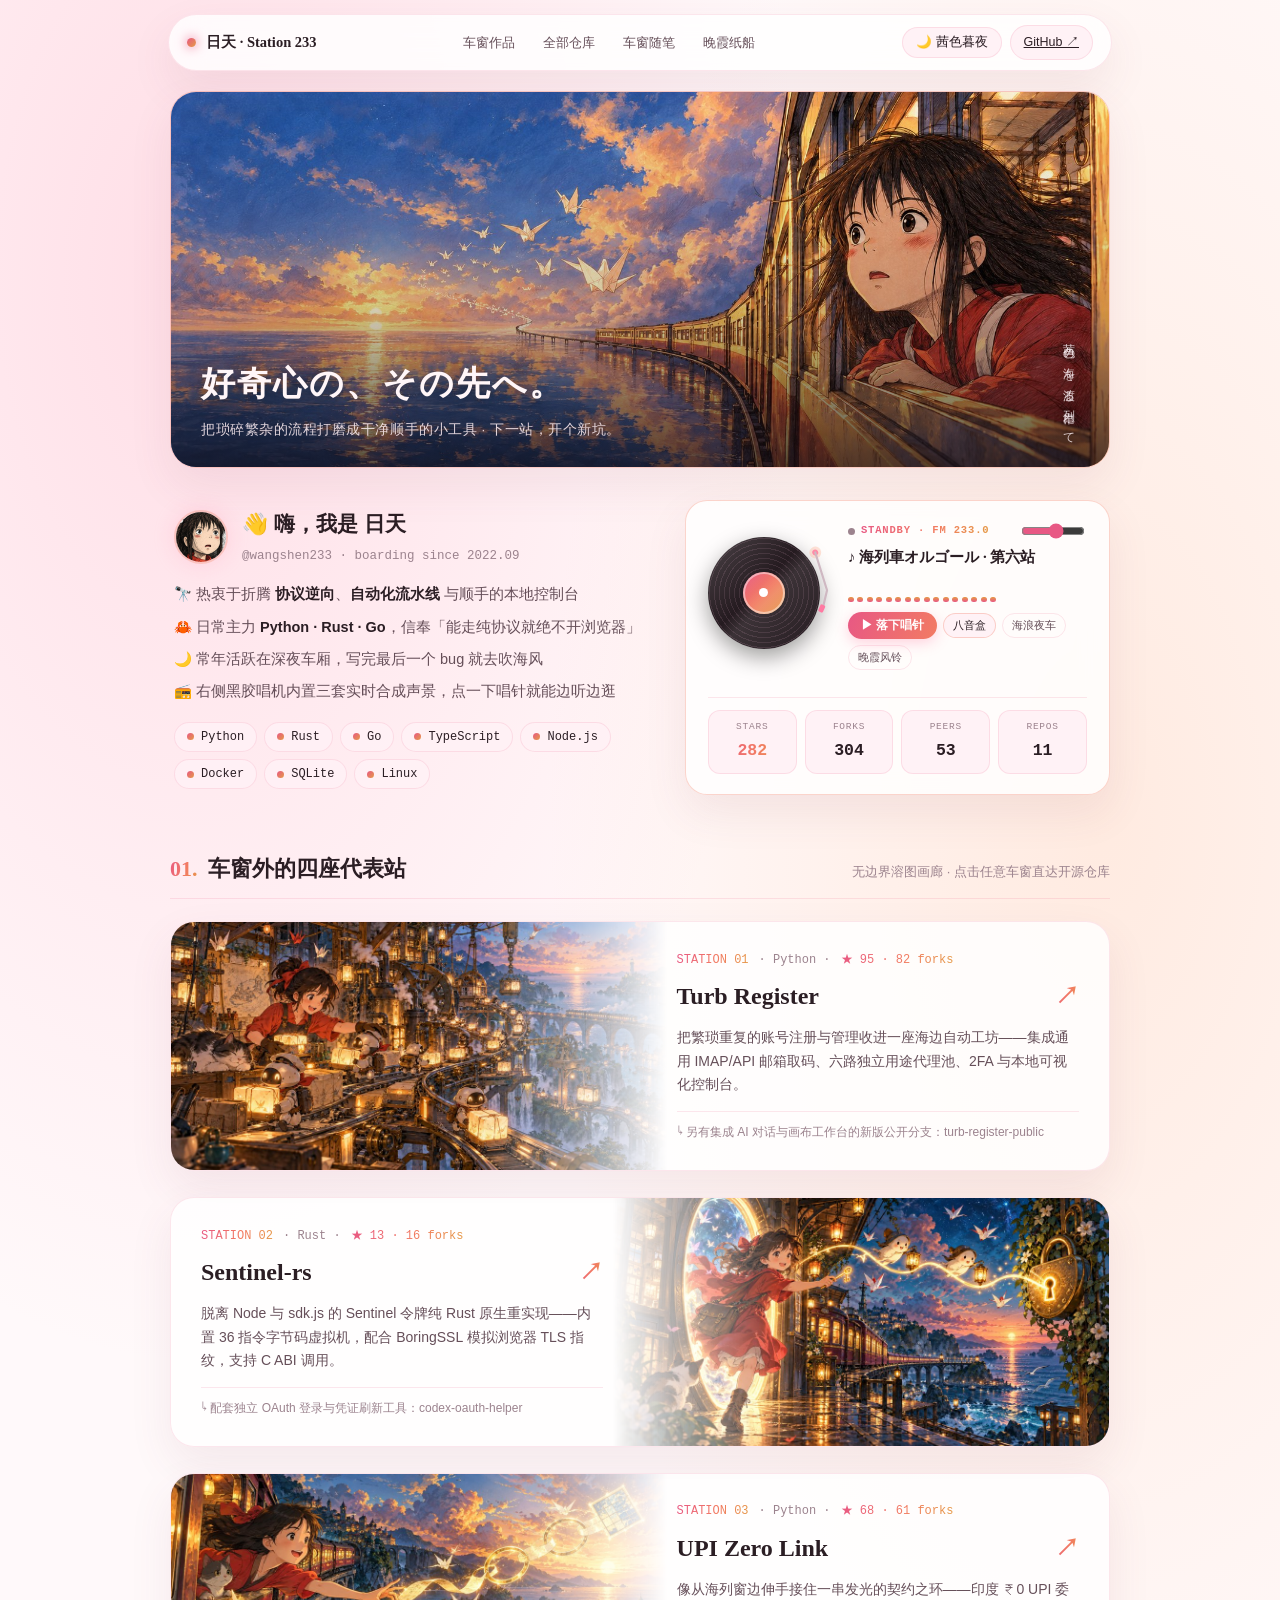
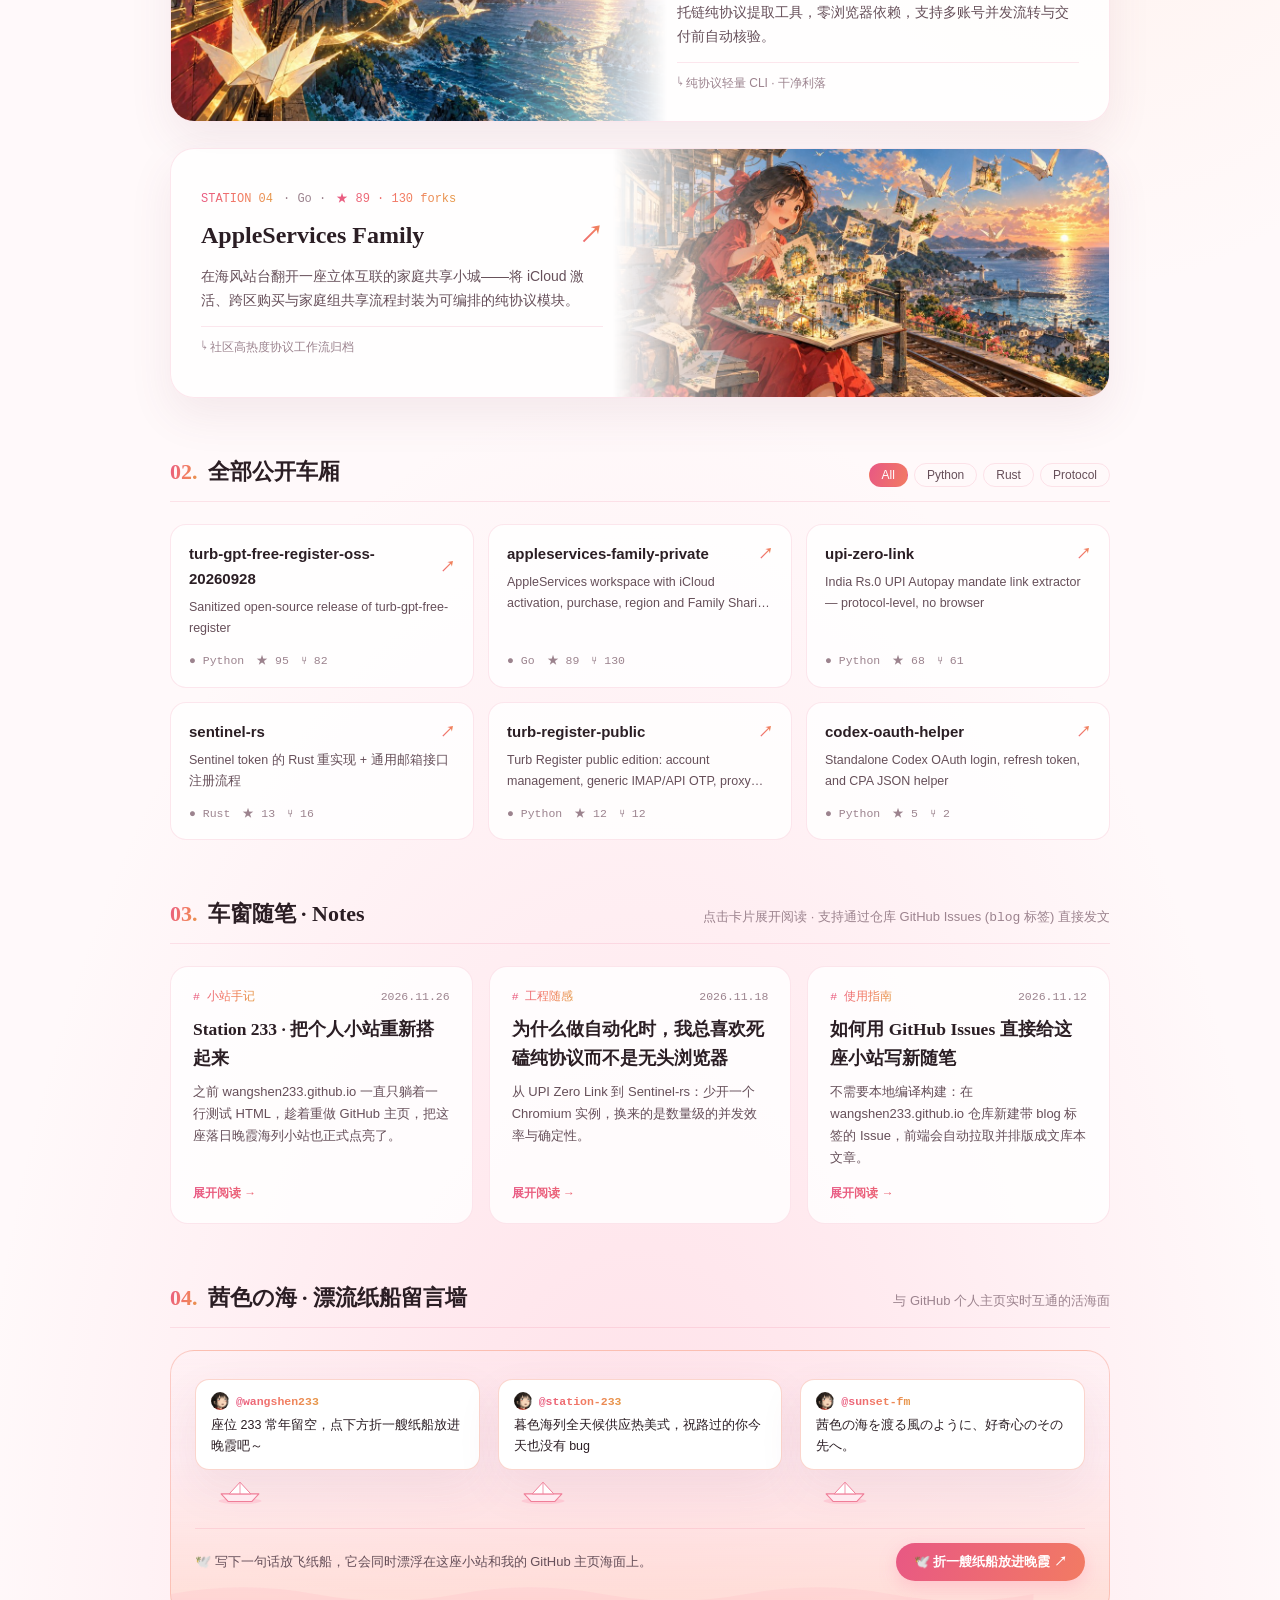
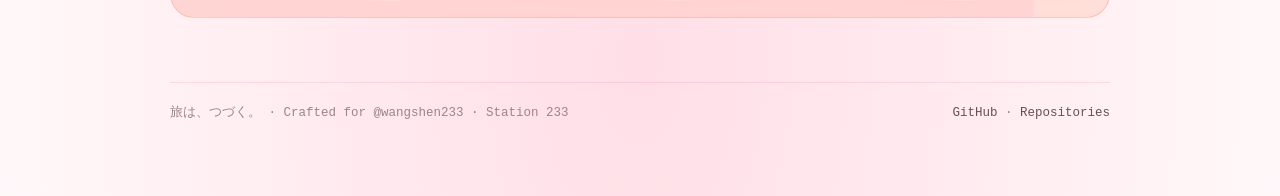
==== index.html @ 1d0fbf12 "feat: launch Station 233 interactive sunset sea-train personal site" ====
<!DOCTYPE html>
<html lang="zh-CN" data-theme="dark">
<head>
  <meta charset="utf-8" />
  <meta name="viewport" content="width=device-width, initial-scale=1" />
  <title>日天 · Station 233 — 茜色の海列車</title>
  <meta name="description" content="日天 (@wangshen233) 的个人海边小站 · 协议逆向、自动化工具、FM 233.0 黑胶电台与车窗随笔。" />
  <link rel="icon" type="image/svg+xml" href="./assets/favicon.svg" />
  <link rel="stylesheet" href="./style.css" />
</head>
<body>
  <canvas id="ambient-canvas" aria-hidden="true"></canvas>

  <!-- Floating Sunset Glass Navigation -->
  <header class="site-nav">
    <div class="nav-inner">
      <a href="#" class="brand">
        <span class="brand-dot"></span>
        <span class="serif-jp">日天 · Station 233</span>
      </a>
      <nav class="nav-links">
        <a href="#works">车窗作品</a>
        <a href="#repos">全部仓库</a>
        <a href="#notes">车窗随笔</a>
        <a href="#sea">晚霞纸船</a>
      </nav>
      <div class="nav-actions">
        <button id="theme-toggle" class="icon-btn" type="button">☀️ 樱雪浅色</button>
        <a class="icon-btn" href="https://github.com/wangshen233" target="_blank" rel="noopener">GitHub ↗</a>
      </div>
    </div>
  </header>

  <main class="container">
    <!-- Hero Panoramic Window -->
    <section id="hero-stage" class="hero-stage">
      <img src="./assets/cover.jpg" alt="千寻落日海上列车" />
      <div class="hero-overlay">
        <div class="hero-caption">
          <h1 class="serif-jp">好奇心の、その先へ。</h1>
          <p>把琐碎繁杂的流程打磨成干净顺手的小工具 · 下一站，开个新坑。</p>
        </div>
        <div class="hero-tategaki serif-jp">茜色の海を渡る列車にて</div>
      </div>
    </section>

    <!-- Bio + Playable FM 233.0 Vinyl Deck -->
    <section class="intro-grid">
      <div class="bio-card">
        <div>
          <div class="bio-header">
            <img class="bio-avatar" src="./assets/avatar.jpg" alt="日天" />
            <div>
              <h2>👋 嗨，我是 日天</h2>
              <span class="mono">@wangshen233 · boarding since 2022.09</span>
            </div>
          </div>
          <ul class="bio-list">
            <li>🔭 热衷于折腾 <strong>协议逆向</strong>、<strong>自动化流水线</strong> 与顺手的本地控制台</li>
            <li>🦀 日常主力 <strong>Python · Rust · Go</strong>，信奉「能走纯协议就绝不开浏览器」</li>
            <li>🌙 常年活跃在深夜车厢，写完最后一个 bug 就去吹海风</li>
            <li>📻 右侧黑胶唱机内置三套实时合成声景，点一下唱针就能边听边逛</li>
          </ul>
        </div>
        <div class="tech-pills mono">
          <span class="tech-pill"><i></i>Python</span>
          <span class="tech-pill"><i></i>Rust</span>
          <span class="tech-pill"><i></i>Go</span>
          <span class="tech-pill"><i></i>TypeScript</span>
          <span class="tech-pill"><i></i>Node.js</span>
          <span class="tech-pill"><i></i>Docker</span>
          <span class="tech-pill"><i></i>SQLite</span>
          <span class="tech-pill"><i></i>Linux</span>
        </div>
      </div>

      <!-- Real Playable Web Audio FM 233.0 Vinyl Deck -->
      <div class="radio-card">
        <div class="radio-top">
          <div id="turntable" class="turntable" title="点击落下或抬起唱针">
            <div id="vinyl-disc" class="vinyl-disc">
              <div class="vinyl-label">
                <div class="vinyl-hole"></div>
              </div>
            </div>
            <svg id="tonearm" class="tonearm" viewBox="0 0 40 84">
              <circle cx="28" cy="10" r="7" fill="rgba(255,156,118,0.28)"/>
              <circle cx="28" cy="10" r="3.5" fill="#ff8ba7"/>
              <path d="M28 10L21 56L7 73" fill="none" stroke="#cfb8c2" stroke-width="2.6" stroke-linecap="round" stroke-linejoin="round"/>
              <rect x="2" y="69" width="9" height="6" rx="1.5" transform="rotate(-40 7 73)" fill="#ff7aa2"/>
            </svg>
          </div>

          <div class="radio-info">
            <div class="radio-status-row">
              <span class="on-air-badge mono">
                <span id="on-air-dot" class="on-air-dot"></span>
                <span id="radio-freq" class="sunset-text">STANDBY · FM 233.0</span>
              </span>
              <input id="radio-vol" class="vol-slider" type="range" min="0" max="1" step="0.02" value="0.55" title="音量" />
            </div>
            <div id="radio-track-title" class="track-title serif-jp">♪ 海列車オルゴール · 第六站</div>
            <div id="eq-bars" class="eq-row"></div>
            <div class="radio-controls">
              <button id="radio-play-btn" class="play-btn" type="button">▶ 落下唱针</button>
              <button class="station-btn active" type="button">八音盒</button>
              <button class="station-btn" type="button">海浪夜车</button>
              <button class="station-btn" type="button">晚霞风铃</button>
            </div>
          </div>
        </div>

        <div class="telemetry-grid mono">
          <div class="telemetry-cell">
            <small>STARS</small>
            <strong id="stat-stars" class="sunset-text">282</strong>
          </div>
          <div class="telemetry-cell">
            <small>FORKS</small>
            <strong id="stat-forks">304</strong>
          </div>
          <div class="telemetry-cell">
            <small>PEERS</small>
            <strong id="stat-followers">53</strong>
          </div>
          <div class="telemetry-cell">
            <small>REPOS</small>
            <strong id="stat-repos">11</strong>
          </div>
        </div>
      </div>
    </section>

    <!-- Seamless Mask-Feathered Storyboard Works -->
    <div id="works" class="section-head">
      <h2 class="serif-jp"><span class="sunset-text">01.</span> 车窗外的四座代表站</h2>
      <p>无边界溶图画廊 · 点击任意车窗直达开源仓库</p>
    </div>

    <section class="cinema-list">
      <a class="cinema-strip" href="https://github.com/wangshen233/turb-gpt-free-register-oss-20260928" target="_blank" rel="noopener">
        <div class="cinema-art">
          <img src="./assets/turb.jpg" alt="Turb Register" loading="lazy" />
        </div>
        <div class="cinema-body">
          <div class="cinema-meta mono">
            <span class="sunset-text">STATION 01</span>
            <span>· Python ·</span>
            <span class="sunset-text" data-repo-metric="turb-gpt-free-register-oss-20260928">★ 95 · 82 forks</span>
          </div>
          <h3 class="serif-jp"><span>Turb Register</span><span class="sunset-text">↗</span></h3>
          <p>把繁琐重复的账号注册与管理收进一座海边自动工坊——集成通用 IMAP/API 邮箱取码、六路独立用途代理池、2FA 与本地可视化控制台。</p>
          <div class="cinema-note">↳ 另有集成 AI 对话与画布工作台的新版公开分支：turb-register-public</div>
        </div>
      </a>

      <a class="cinema-strip reverse" href="https://github.com/wangshen233/sentinel-rs" target="_blank" rel="noopener">
        <div class="cinema-art">
          <img src="./assets/sentinel.jpg" alt="Sentinel-rs" loading="lazy" />
        </div>
        <div class="cinema-body">
          <div class="cinema-meta mono">
            <span class="sunset-text">STATION 02</span>
            <span>· Rust ·</span>
            <span class="sunset-text" data-repo-metric="sentinel-rs">★ 13 · 16 forks</span>
          </div>
          <h3 class="serif-jp"><span>Sentinel-rs</span><span class="sunset-text">↗</span></h3>
          <p>脱离 Node 与 sdk.js 的 Sentinel 令牌纯 Rust 原生重实现——内置 36 指令字节码虚拟机，配合 BoringSSL 模拟浏览器 TLS 指纹，支持 C ABI 调用。</p>
          <div class="cinema-note">↳ 配套独立 OAuth 登录与凭证刷新工具：codex-oauth-helper</div>
        </div>
      </a>

      <a class="cinema-strip" href="https://github.com/wangshen233/upi-zero-link" target="_blank" rel="noopener">
        <div class="cinema-art">
          <img src="./assets/upi.jpg" alt="UPI Zero Link" loading="lazy" />
        </div>
        <div class="cinema-body">
          <div class="cinema-meta mono">
            <span class="sunset-text">STATION 03</span>
            <span>· Python ·</span>
            <span class="sunset-text" data-repo-metric="upi-zero-link">★ 68 · 61 forks</span>
          </div>
          <h3 class="serif-jp"><span>UPI Zero Link</span><span class="sunset-text">↗</span></h3>
          <p>像从海列窗边伸手接住一串发光的契约之环——印度 ₹0 UPI 委托链纯协议提取工具，零浏览器依赖，支持多账号并发流转与交付前自动核验。</p>
          <div class="cinema-note">↳ 纯协议轻量 CLI · 干净利落</div>
        </div>
      </a>

      <a class="cinema-strip reverse" href="https://github.com/wangshen233/appleservices-family-private" target="_blank" rel="noopener">
        <div class="cinema-art">
          <img src="./assets/apple.jpg" alt="AppleServices Family" loading="lazy" />
        </div>
        <div class="cinema-body">
          <div class="cinema-meta mono">
            <span class="sunset-text">STATION 04</span>
            <span>· Go ·</span>
            <span class="sunset-text" data-repo-metric="appleservices-family-private">★ 89 · 130 forks</span>
          </div>
          <h3 class="serif-jp"><span>AppleServices Family</span><span class="sunset-text">↗</span></h3>
          <p>在海风站台翻开一座立体互联的家庭共享小城——将 iCloud 激活、跨区购买与家庭组共享流程封装为可编排的纯协议模块。</p>
          <div class="cinema-note">↳ 社区高热度协议工作流归档</div>
        </div>
      </a>
    </section>

    <!-- Live Filterable All Repositories -->
    <div id="repos" class="section-head">
      <h2 class="serif-jp"><span class="sunset-text">02.</span> 全部公开车厢</h2>
      <div class="filter-bar mono">
        <button class="filter-chip active" data-lang="All" type="button">All</button>
        <button class="filter-chip" data-lang="Python" type="button">Python</button>
        <button class="filter-chip" data-lang="Rust" type="button">Rust</button>
        <button class="filter-chip" data-lang="Protocol" type="button">Protocol</button>
      </div>
    </div>
    <section id="repo-grid" class="repo-grid"></section>

    <!-- Bunkobon Notes / Essays -->
    <div id="notes" class="section-head">
      <h2 class="serif-jp"><span class="sunset-text">03.</span> 车窗随笔 · Notes</h2>
      <p>点击卡片展开阅读 · 支持通过仓库 GitHub Issues (<code>blog</code> 标签) 直接发文</p>
    </div>
    <section id="notes-grid" class="notes-grid"></section>

    <!-- Shared Interactive Paper-Boat Sea -->
    <div id="sea" class="section-head">
      <h2 class="serif-jp"><span class="sunset-text">04.</span> 茜色の海 · 漂流纸船留言墙</h2>
      <p>与 GitHub 个人主页实时互通的活海面</p>
    </div>

    <section class="sea-stage">
      <div id="boats-row" class="boats-row"></div>
      <svg class="sea-waves" viewBox="0 0 900 48" preserveAspectRatio="none">
        <path d="M0 24Q75 10 150 24T300 24T450 24T600 24T750 24T900 24V48H0Z" fill="rgba(255,130,164,0.22)"/>
      </svg>
      <div class="sea-cta">
        <span style="font-size:13px;color:var(--sub);">🕊️ 写下一句话放飞纸船，它会同时漂浮在这座小站和我的 GitHub 主页海面上。</span>
        <a class="cta-btn" href="https://github.com/wangshen233/wangshen233/issues/new?title=%F0%9F%95%8A%EF%B8%8F+%E6%94%BE%E9%A3%9E%E7%BA%B8%E9%B9%A4&amp;body=%E5%86%99%E4%B8%8B%E4%B8%80%E5%8F%A5%E6%83%B3%E7%95%99%E5%9C%A8%E6%B5%B7%E9%9D%A2%E4%B8%8A%E7%9A%84%E8%AF%9D%EF%BC%8826%E5%AD%97%E4%BB%A5%E5%86%85%EF%BC%89%EF%BC%9A%0A%0A%E4%B9%98%E7%9D%80%E6%99%9A%E9%9C%9E%E8%B7%AF%E8%BF%87%E6%AD%A4%E5%9C%B0%EF%BC%8C%E7%A5%9D%E4%BB%8A%E5%A4%A9%E4%B9%9F%E6%B2%A1%E6%9C%89+bug%EF%BC%81" target="_blank" rel="noopener">
          🕊️ 折一艘纸船放进晚霞 ↗
        </a>
      </div>
    </section>

    <footer class="site-footer mono">
      <span>旅は、つづく。 · Crafted for @wangshen233 · Station 233</span>
      <span>
        <a href="https://github.com/wangshen233" target="_blank" rel="noopener">GitHub</a> ·
        <a href="https://github.com/wangshen233?tab=repositories" target="_blank" rel="noopener">Repositories</a>
      </span>
    </footer>
  </main>

  <!-- Bunkobon Essay Reader Modal -->
  <div id="note-modal" class="modal-backdrop" role="dialog" aria-modal="true">
    <div class="modal-sheet">
      <button id="modal-close" class="modal-close" type="button">关闭 ✕</button>
      <div id="modal-body" class="modal-body"></div>
    </div>
  </div>

  <script src="./audio.js"></script>
  <script src="./app.js"></script>
</body>
</html>
---- style.css ----
/* ==========================================================================
   Station 233 · 茜色の海列車 (wangshen233.github.io)
   Strictly ZERO Dark Blue — Velvet Espresso-Rose (Dark) & Sakura Snow (Light)
   ========================================================================== */

:root,
[data-theme="dark"] {
  --bg-base: #141013;
  --bg-elev: #1d151a;
  --bg-card: rgba(33, 23, 29, 0.72);
  --bg-card-solid: #21171d;
  --bg-pill: rgba(44, 29, 37, 0.78);
  --bg-modal: #1b1318;
  --border-subtle: rgba(255, 166, 188, 0.14);
  --border-strong: rgba(255, 168, 152, 0.28);
  --ink: #fcf3f6;
  --sub: #cfb8c2;
  --muted: #937b86;
  --grad-1: #ff7aa2;
  --grad-2: #ff9c76;
  --grad-3: #ffc978;
  --aura-1: rgba(255, 107, 149, 0.14);
  --aura-2: rgba(255, 162, 107, 0.12);
  --shadow-soft: 0 20px 50px rgba(8, 4, 6, 0.55);
  --vinyl-body: #110d0f;
  --vinyl-groove: #2b2025;
  --sea-1: rgba(38, 24, 32, 0.35);
  --sea-2: rgba(54, 29, 38, 0.85);
}

[data-theme="light"] {
  --bg-base: #fff9fa;
  --bg-elev: #fff3ef;
  --bg-card: rgba(255, 255, 255, 0.82);
  --bg-card-solid: #ffffff;
  --bg-pill: rgba(255, 241, 245, 0.9);
  --bg-modal: #fffafb;
  --border-subtle: rgba(232, 93, 136, 0.15);
  --border-strong: rgba(242, 125, 101, 0.32);
  --ink: #2b1e24;
  --sub: #664f59;
  --muted: #9c838e;
  --grad-1: #e85884;
  --grad-2: #f27b63;
  --grad-3: #e59a46;
  --aura-1: rgba(255, 166, 190, 0.32);
  --aura-2: rgba(255, 204, 170, 0.32);
  --shadow-soft: 0 18px 44px rgba(130, 68, 86, 0.09);
  --vinyl-body: #251b20;
  --vinyl-groove: #3d2d35;
  --sea-1: rgba(255, 232, 238, 0.55);
  --sea-2: rgba(255, 219, 210, 0.88);
}

*,
*::before,
*::after {
  box-sizing: border-box;
}

html {
  scroll-behavior: smooth;
}

body {
  margin: 0;
  min-height: 100vh;
  background-color: var(--bg-base);
  background-image:
    radial-gradient(ellipse 68% 46% at 15% 8%, var(--aura-1), transparent 70%),
    radial-gradient(ellipse 60% 44% at 86% 24%, var(--aura-2), transparent 72%),
    radial-gradient(ellipse 70% 50% at 50% 96%, var(--aura-1), transparent 75%);
  color: var(--ink);
  font-family: -apple-system, BlinkMacSystemFont, "Segoe UI", "PingFang SC", "Hiragino Sans", "Microsoft YaHei", sans-serif;
  line-height: 1.68;
  overflow-x: hidden;
  transition: background-color 0.35s ease, color 0.35s ease;
}

#ambient-canvas {
  position: fixed;
  inset: 0;
  width: 100%;
  height: 100%;
  pointer-events: none;
  z-index: 1;
}

.sunset-text {
  background: linear-gradient(105deg, var(--grad-1), var(--grad-2) 55%, var(--grad-3));
  -webkit-background-clip: text;
  background-clip: text;
  color: transparent;
}

.serif-jp {
  font-family: "Yu Mincho", "Hiragino Mincho ProN", "Noto Serif JP", "Noto Serif SC", "Songti SC", Georgia, serif;
}

.mono {
  font-family: ui-monospace, "SFMono-Regular", Menlo, Consolas, monospace;
}

/* Top Floating Glass Nav */
.site-nav {
  position: sticky;
  top: 14px;
  z-index: 40;
  max-width: 980px;
  margin: 14px auto 0;
  padding: 0 18px;
}

.nav-inner {
  display: flex;
  align-items: center;
  justify-content: space-between;
  gap: 12px;
  padding: 10px 18px;
  border-radius: 999px;
  background: var(--bg-card);
  backdrop-filter: blur(16px);
  -webkit-backdrop-filter: blur(16px);
  border: 1px solid var(--border-subtle);
  box-shadow: var(--shadow-soft);
}

.brand {
  display: flex;
  align-items: center;
  gap: 10px;
  text-decoration: none;
  color: var(--ink);
  font-weight: 600;
  font-size: 14.5px;
}

.brand-dot {
  width: 9px;
  height: 9px;
  border-radius: 50%;
  background: linear-gradient(135deg, var(--grad-1), var(--grad-3));
  box-shadow: 0 0 12px var(--grad-1);
}

.nav-links {
  display: flex;
  align-items: center;
  gap: 6px;
  flex-wrap: wrap;
}

.nav-links a {
  color: var(--sub);
  text-decoration: none;
  font-size: 13px;
  padding: 5px 11px;
  border-radius: 999px;
  transition: color 0.2s, background 0.2s;
}

.nav-links a:hover {
  color: var(--ink);
  background: var(--bg-pill);
}

.nav-actions {
  display: flex;
  align-items: center;
  gap: 8px;
}

.icon-btn {
  display: inline-flex;
  align-items: center;
  gap: 6px;
  padding: 6px 13px;
  border-radius: 999px;
  border: 1px solid var(--border-subtle);
  background: var(--bg-pill);
  color: var(--ink);
  font-size: 12.5px;
  cursor: pointer;
  transition: transform 0.18s ease, border-color 0.2s ease;
}

.icon-btn:hover {
  transform: translateY(-1px);
  border-color: var(--border-strong);
}

/* Main Container */
.container {
  position: relative;
  z-index: 2;
  max-width: 980px;
  margin: 0 auto;
  padding: 20px 20px 72px;
}

/* Hero Cover Frame */
.hero-stage {
  position: relative;
  border-radius: 26px;
  overflow: hidden;
  border: 1px solid var(--border-strong);
  box-shadow: var(--shadow-soft);
  transform-style: preserve-3d;
  will-change: transform;
}

.hero-stage img {
  display: block;
  width: 100%;
  height: auto;
  aspect-ratio: 1600 / 640;
  object-fit: cover;
  transform: scale(1.02);
  transition: transform 0.35s ease-out;
}

.hero-overlay {
  position: absolute;
  inset: 0;
  background: linear-gradient(
    to top,
    rgba(20, 12, 16, 0.72) 0%,
    rgba(20, 12, 16, 0.18) 42%,
    transparent 100%
  );
  display: flex;
  align-items: flex-end;
  justify-content: space-between;
  padding: 26px 30px;
  gap: 16px;
}

.hero-caption h1 {
  margin: 0;
  font-size: clamp(22px, 3.3vw, 34px);
  color: #fff6f8;
  font-weight: 600;
  letter-spacing: 0.06em;
  text-shadow: 0 2px 18px rgba(0, 0, 0, 0.48);
}

.hero-caption p {
  margin: 6px 0 0;
  color: rgba(255, 240, 244, 0.86);
  font-size: 13.5px;
  letter-spacing: 0.04em;
}

.hero-tategaki {
  writing-mode: vertical-rl;
  color: rgba(255, 243, 246, 0.82);
  font-size: 12px;
  letter-spacing: 0.28em;
  max-height: 150px;
  text-shadow: 0 2px 10px rgba(0, 0, 0, 0.5);
}

/* Upper Intro + Playable FM 233 Vinyl Deck */
.intro-grid {
  display: grid;
  grid-template-columns: 1.15fr 1fr;
  gap: 26px;
  margin-top: 32px;
  align-items: stretch;
}

.bio-card {
  padding: 6px 4px;
  display: flex;
  flex-direction: column;
  justify-content: space-between;
}

.bio-header {
  display: flex;
  align-items: center;
  gap: 14px;
  margin-bottom: 14px;
}

.bio-avatar {
  width: 54px;
  height: 54px;
  border-radius: 50%;
  object-fit: cover;
  border: 2px solid var(--border-strong);
  box-shadow: 0 0 20px var(--aura-1);
}

.bio-header h2 {
  margin: 0;
  font-size: 21px;
}

.bio-header span {
  font-size: 12.5px;
  color: var(--muted);
}

.bio-list {
  list-style: none;
  padding: 0;
  margin: 0 0 18px;
  display: grid;
  gap: 8px;
  font-size: 14.5px;
  color: var(--sub);
}

.bio-list strong {
  color: var(--ink);
}

.tech-pills {
  display: flex;
  flex-wrap: wrap;
  gap: 7px;
}

.tech-pill {
  display: inline-flex;
  align-items: center;
  gap: 7px;
  padding: 4px 12px;
  border-radius: 999px;
  background: var(--bg-pill);
  border: 1px solid var(--border-subtle);
  font-size: 12px;
  color: var(--ink);
}

.tech-pill i {
  width: 7px;
  height: 7px;
  border-radius: 50%;
  background: linear-gradient(135deg, var(--grad-1), var(--grad-3));
}

/* Playable FM 233 Vinyl Radio */
.radio-card {
  position: relative;
  border-radius: 22px;
  padding: 20px 22px;
  background: var(--bg-card);
  backdrop-filter: blur(14px);
  border: 1px solid var(--border-strong);
  box-shadow: var(--shadow-soft);
  display: flex;
  flex-direction: column;
  justify-content: space-between;
  gap: 16px;
}

.radio-top {
  display: grid;
  grid-template-columns: 122px 1fr;
  gap: 18px;
  align-items: center;
}

.turntable {
  position: relative;
  width: 118px;
  height: 118px;
  cursor: pointer;
  user-select: none;
}

.vinyl-disc {
  width: 112px;
  height: 112px;
  border-radius: 50%;
  background:
    repeating-radial-gradient(circle at center, var(--vinyl-body) 0 4px, var(--vinyl-groove) 4px 5px);
  box-shadow: 0 8px 22px rgba(0, 0, 0, 0.38);
  display: flex;
  align-items: center;
  justify-content: center;
  position: relative;
  animation: spin 8.5s linear infinite;
  animation-play-state: paused;
}

.vinyl-disc.playing {
  animation-play-state: running;
}

.vinyl-disc::after {
  content: "";
  position: absolute;
  inset: 0;
  border-radius: 50%;
  background: linear-gradient(135deg, rgba(255, 255, 255, 0.18), transparent 45%, rgba(255, 255, 255, 0.1) 55%, transparent);
  pointer-events: none;
}

.vinyl-label {
  width: 42px;
  height: 42px;
  border-radius: 50%;
  background: linear-gradient(135deg, var(--grad-1), var(--grad-2), var(--grad-3));
  display: flex;
  align-items: center;
  justify-content: center;
  position: relative;
  box-shadow: inset 0 0 0 2px rgba(255, 255, 255, 0.45);
}

.vinyl-hole {
  width: 9px;
  height: 9px;
  border-radius: 50%;
  background: var(--bg-card-solid);
}

.tonearm {
  position: absolute;
  top: 4px;
  right: 2px;
  width: 34px;
  height: 76px;
  transform-origin: 26px 8px;
  transform: rotate(-26deg);
  transition: transform 0.45s cubic-bezier(0.34, 1.56, 0.64, 1);
  pointer-events: none;
}

.tonearm.playing {
  transform: rotate(6deg);
}

@keyframes spin {
  to {
    transform: rotate(360deg);
  }
}

.radio-info {
  min-width: 0;
}

.radio-status-row {
  display: flex;
  align-items: center;
  justify-content: space-between;
  gap: 8px;
  margin-bottom: 4px;
}

.on-air-badge {
  display: inline-flex;
  align-items: center;
  gap: 6px;
  font-size: 10.5px;
  font-weight: 700;
  letter-spacing: 0.08em;
}

.on-air-dot {
  width: 7px;
  height: 7px;
  border-radius: 50%;
  background: var(--muted);
  transition: background 0.25s, box-shadow 0.25s;
}

.on-air-dot.live {
  background: var(--grad-1);
  box-shadow: 0 0 10px var(--grad-1);
}

.track-title {
  font-size: 15px;
  font-weight: 600;
  margin: 2px 0 8px;
  white-space: nowrap;
  overflow: hidden;
  text-overflow: ellipsis;
}

.eq-row {
  display: flex;
  align-items: flex-end;
  gap: 3.5px;
  height: 24px;
  margin-bottom: 10px;
}

.eq-bar {
  flex: 1;
  max-width: 6px;
  height: 5px;
  border-radius: 3px;
  background: linear-gradient(to top, var(--grad-1), var(--grad-3));
  transition: height 0.08s ease;
}

.radio-controls {
  display: flex;
  align-items: center;
  gap: 6px;
  flex-wrap: wrap;
}

.play-btn {
  padding: 5px 13px;
  border-radius: 999px;
  border: none;
  background: linear-gradient(110deg, var(--grad-1), var(--grad-2));
  color: #fff;
  font-size: 12px;
  font-weight: 600;
  cursor: pointer;
  box-shadow: 0 4px 14px rgba(255, 117, 159, 0.32);
  transition: transform 0.16s ease, opacity 0.2s;
}

.play-btn:hover {
  transform: scale(1.03);
}

.station-btn {
  padding: 4px 9px;
  border-radius: 999px;
  border: 1px solid var(--border-subtle);
  background: transparent;
  color: var(--sub);
  font-size: 11px;
  cursor: pointer;
}

.station-btn.active {
  border-color: var(--border-strong);
  color: var(--ink);
  background: var(--bg-pill);
}

.vol-slider {
  width: 64px;
  accent-color: var(--grad-1);
  cursor: pointer;
}

.telemetry-grid {
  display: grid;
  grid-template-columns: repeat(4, 1fr);
  gap: 8px;
  padding-top: 12px;
  border-top: 1px solid var(--border-subtle);
}

.telemetry-cell {
  background: var(--bg-pill);
  border: 1px solid var(--border-subtle);
  border-radius: 12px;
  padding: 8px 6px;
  text-align: center;
}

.telemetry-cell small {
  display: block;
  font-size: 9.5px;
  color: var(--muted);
  letter-spacing: 0.08em;
}

.telemetry-cell strong {
  display: block;
  font-size: 16.5px;
  margin-top: 2px;
}

/* Section Headers */
.section-head {
  display: flex;
  align-items: baseline;
  justify-content: space-between;
  gap: 14px;
  margin: 56px 0 22px;
  padding-bottom: 10px;
  border-bottom: 1px solid var(--border-subtle);
  flex-wrap: wrap;
}

.section-head h2 {
  margin: 0;
  font-size: 22px;
  display: flex;
  align-items: center;
  gap: 10px;
}

.section-head p {
  margin: 0;
  font-size: 13px;
  color: var(--muted);
}

/* Seamless Mask-Feathered Cinema Strips */
.cinema-list {
  display: flex;
  flex-direction: column;
  gap: 26px;
}

.cinema-strip {
  position: relative;
  display: grid;
  grid-template-columns: 1.12fr 1fr;
  align-items: center;
  border-radius: 24px;
  overflow: hidden;
  background: var(--bg-card);
  border: 1px solid var(--border-subtle);
  box-shadow: var(--shadow-soft);
  text-decoration: none;
  color: inherit;
  transition: transform 0.28s ease, border-color 0.28s ease;
}

.cinema-strip:hover {
  transform: translateY(-3px);
  border-color: var(--border-strong);
}

.cinema-strip.reverse {
  grid-template-columns: 1fr 1.12fr;
}

.cinema-art {
  position: relative;
  height: 100%;
  min-height: 238px;
  overflow: hidden;
  -webkit-mask-image: linear-gradient(to right, #000 62%, rgba(0, 0, 0, 0.45) 84%, transparent 100%);
  mask-image: linear-gradient(to right, #000 62%, rgba(0, 0, 0, 0.45) 84%, transparent 100%);
}

.cinema-strip.reverse .cinema-art {
  order: 2;
  -webkit-mask-image: linear-gradient(to left, #000 62%, rgba(0, 0, 0, 0.45) 84%, transparent 100%);
  mask-image: linear-gradient(to left, #000 62%, rgba(0, 0, 0, 0.45) 84%, transparent 100%);
}

.cinema-art img {
  width: 100%;
  height: 100%;
  object-fit: cover;
  display: block;
  transition: transform 0.55s ease;
}

.cinema-strip:hover .cinema-art img {
  transform: scale(1.05);
}

.cinema-body {
  padding: 24px 30px 24px 10px;
  position: relative;
}

.cinema-strip.reverse .cinema-body {
  order: 1;
  padding: 24px 10px 24px 30px;
}

.cinema-meta {
  display: flex;
  align-items: center;
  gap: 10px;
  font-size: 12px;
  color: var(--muted);
  margin-bottom: 6px;
}

.cinema-body h3 {
  margin: 0 0 10px;
  font-size: 24px;
  display: flex;
  align-items: center;
  justify-content: space-between;
}

.cinema-body p {
  margin: 0 0 14px;
  font-size: 14px;
  color: var(--sub);
}

.cinema-note {
  padding-top: 10px;
  border-top: 1px solid var(--border-subtle);
  font-size: 12px;
  color: var(--muted);
}

/* All Repositories Explorer */
.filter-bar {
  display: flex;
  gap: 6px;
  flex-wrap: wrap;
}

.filter-chip {
  padding: 4px 12px;
  border-radius: 999px;
  border: 1px solid var(--border-subtle);
  background: transparent;
  color: var(--sub);
  font-size: 12px;
  cursor: pointer;
}

.filter-chip.active {
  background: linear-gradient(110deg, var(--grad-1), var(--grad-2));
  border-color: transparent;
  color: #fff;
}

.repo-grid {
  display: grid;
  grid-template-columns: repeat(auto-fill, minmax(280px, 1fr));
  gap: 14px;
}

.repo-mini {
  display: flex;
  flex-direction: column;
  justify-content: space-between;
  padding: 16px 18px;
  border-radius: 16px;
  background: var(--bg-card);
  border: 1px solid var(--border-subtle);
  text-decoration: none;
  color: inherit;
  transition: transform 0.2s, border-color 0.2s;
}

.repo-mini:hover {
  transform: translateY(-2px);
  border-color: var(--border-strong);
}

.repo-mini h4 {
  margin: 0 0 6px;
  font-size: 15px;
  display: flex;
  align-items: center;
  justify-content: space-between;
}

.repo-mini p {
  margin: 0 0 12px;
  font-size: 12.5px;
  color: var(--sub);
  display: -webkit-box;
  -webkit-line-clamp: 2;
  -webkit-box-orient: vertical;
  overflow: hidden;
}

.repo-mini-foot {
  display: flex;
  align-items: center;
  gap: 12px;
  font-size: 11.5px;
  color: var(--muted);
}

/* Notes / Bunkobon Essays */
.notes-grid {
  display: grid;
  grid-template-columns: repeat(auto-fit, minmax(280px, 1fr));
  gap: 16px;
}

.note-card {
  padding: 20px 22px;
  border-radius: 18px;
  background: var(--bg-card);
  border: 1px solid var(--border-subtle);
  cursor: pointer;
  transition: transform 0.22s, border-color 0.22s;
  display: flex;
  flex-direction: column;
  justify-content: space-between;
}

.note-card:hover {
  transform: translateY(-3px);
  border-color: var(--border-strong);
}

.note-tag-row {
  display: flex;
  justify-content: space-between;
  font-size: 11.5px;
  color: var(--muted);
  margin-bottom: 8px;
}

.note-card h3 {
  margin: 0 0 8px;
  font-size: 17.5px;
}

.note-card p {
  margin: 0 0 14px;
  font-size: 13px;
  color: var(--sub);
}

.note-read-more {
  font-size: 12px;
  font-weight: 600;
}

/* Interactive Sunset Sea & Visitor Paper Boats */
.sea-stage {
  position: relative;
  border-radius: 24px;
  padding: 28px 24px 36px;
  background: linear-gradient(180deg, transparent 0%, var(--sea-1) 42%, var(--sea-2) 100%);
  border: 1px solid var(--border-strong);
  overflow: hidden;
}

.boats-row {
  display: grid;
  grid-template-columns: repeat(auto-fit, minmax(230px, 1fr));
  gap: 18px;
  position: relative;
  z-index: 2;
}

.boat-item {
  display: flex;
  flex-direction: column;
  align-items: flex-start;
  animation: bob 5.4s ease-in-out infinite;
}

.boat-item:nth-child(2) {
  animation-delay: -1.8s;
}

.boat-item:nth-child(3) {
  animation-delay: -3.4s;
}

@keyframes bob {
  0%, 100% { transform: translateY(0); }
  50% { transform: translateY(-6px); }
}

.boat-bubble {
  width: 100%;
  padding: 12px 15px;
  border-radius: 14px;
  background: var(--bg-card-solid);
  border: 1px solid var(--border-strong);
  box-shadow: var(--shadow-soft);
  margin-bottom: 10px;
}

.boat-user {
  display: flex;
  align-items: center;
  gap: 7px;
  font-size: 11.5px;
  font-weight: 600;
  margin-bottom: 4px;
}

.boat-user img {
  width: 18px;
  height: 18px;
  border-radius: 50%;
}

.boat-bubble p {
  margin: 0;
  font-size: 12.5px;
  color: var(--ink);
}

.origami-boat-svg {
  width: 54px;
  height: 26px;
  margin-left: 18px;
}

.sea-waves {
  position: absolute;
  left: 0;
  right: 0;
  bottom: 0;
  height: 46px;
  pointer-events: none;
  opacity: 0.45;
}

.sea-cta {
  display: flex;
  align-items: center;
  justify-content: space-between;
  gap: 12px;
  margin-top: 22px;
  padding-top: 14px;
  border-top: 1px solid var(--border-subtle);
  flex-wrap: wrap;
  position: relative;
  z-index: 2;
}

.cta-btn {
  display: inline-flex;
  align-items: center;
  gap: 8px;
  padding: 8px 18px;
  border-radius: 999px;
  background: linear-gradient(110deg, var(--grad-1), var(--grad-2));
  color: #fff;
  text-decoration: none;
  font-size: 13px;
  font-weight: 600;
  box-shadow: 0 6px 18px rgba(255, 117, 159, 0.28);
  transition: transform 0.18s ease;
}

.cta-btn:hover {
  transform: translateY(-2px);
}

/* Reader Modal */
.modal-backdrop {
  position: fixed;
  inset: 0;
  z-index: 80;
  background: rgba(12, 7, 10, 0.68);
  backdrop-filter: blur(8px);
  display: flex;
  align-items: center;
  justify-content: center;
  padding: 20px;
  opacity: 0;
  pointer-events: none;
  transition: opacity 0.24s ease;
}

.modal-backdrop.open {
  opacity: 1;
  pointer-events: auto;
}

.modal-sheet {
  width: 100%;
  max-width: 680px;
  max-height: 84vh;
  overflow-y: auto;
  background: var(--bg-modal);
  border: 1px solid var(--border-strong);
  border-radius: 22px;
  padding: 30px 34px;
  box-shadow: var(--shadow-soft);
}

.modal-close {
  float: right;
  border: 1px solid var(--border-subtle);
  background: var(--bg-pill);
  color: var(--ink);
  border-radius: 999px;
  padding: 4px 12px;
  cursor: pointer;
  font-size: 12px;
}

.modal-body h2 {
  margin-top: 0;
  font-size: 24px;
}

.modal-body p,
.modal-body li {
  color: var(--sub);
  font-size: 15px;
  line-height: 1.85;
}

.modal-body code {
  padding: 2px 6px;
  border-radius: 5px;
  background: var(--bg-pill);
  font-size: 13px;
  color: var(--ink);
}

.site-footer {
  margin-top: 64px;
  padding-top: 20px;
  border-top: 1px solid var(--border-subtle);
  display: flex;
  justify-content: space-between;
  align-items: center;
  font-size: 12.5px;
  color: var(--muted);
  flex-wrap: wrap;
  gap: 10px;
}

.site-footer a {
  color: var(--sub);
  text-decoration: none;
}

@media (max-width: 780px) {
  .intro-grid,
  .cinema-strip,
  .cinema-strip.reverse {
    grid-template-columns: 1fr;
  }
  .cinema-art,
  .cinema-strip.reverse .cinema-art {
    order: 0;
    min-height: 200px;
    -webkit-mask-image: linear-gradient(to bottom, #000 68%, transparent 100%);
    mask-image: linear-gradient(to bottom, #000 68%, transparent 100%);
  }
  .cinema-body,
  .cinema-strip.reverse .cinema-body {
    order: 1;
    padding: 8px 22px 22px;
  }
  .hero-tategaki {
    display: none;
  }
}
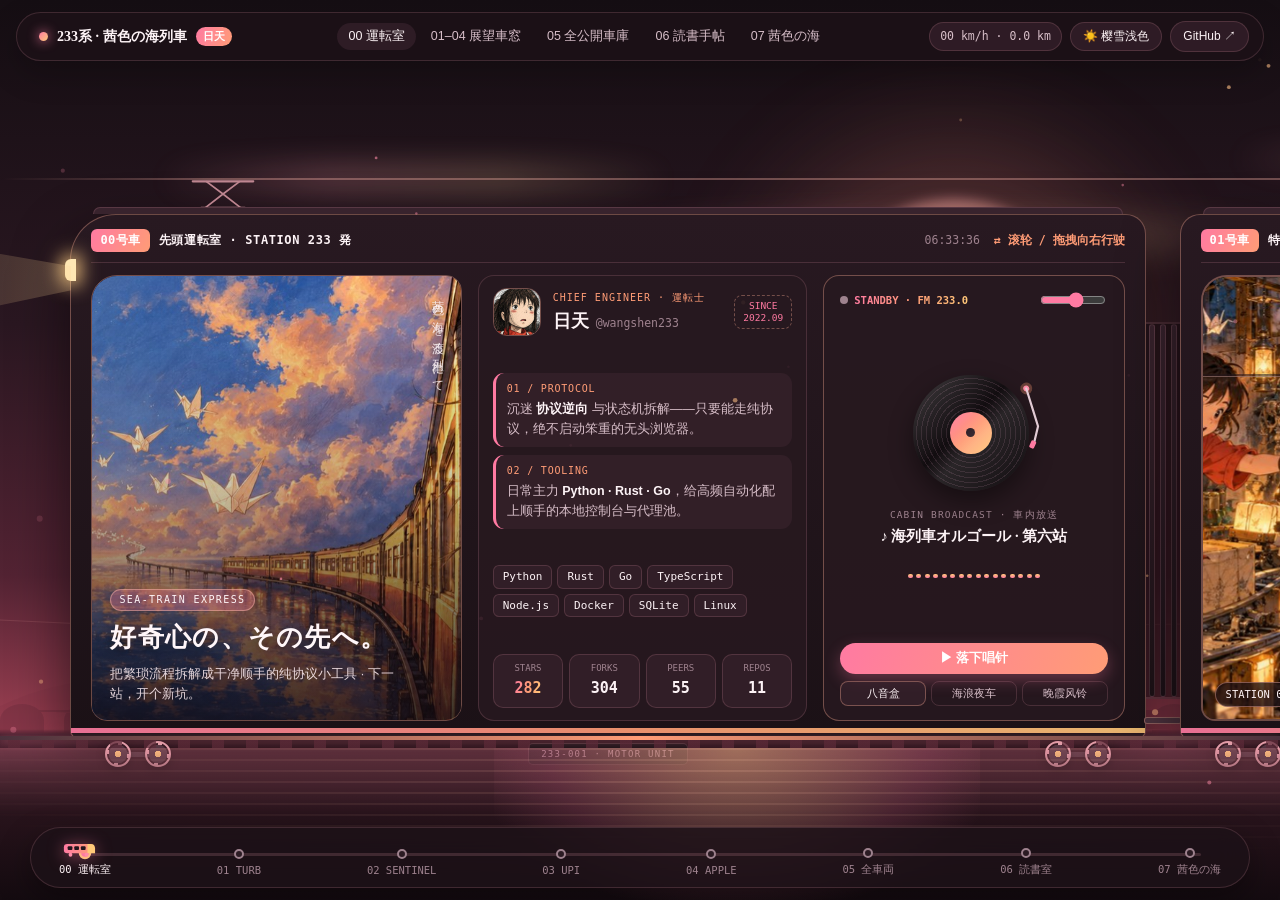
==== commit 17277a49: "feat: redesign into horizontal coupled sea-train parallax experience" ====
--- a/index.html
+++ b/index.html
@@ -4,251 +4,636 @@
   <meta charset="utf-8" />
   <meta name="viewport" content="width=device-width, initial-scale=1" />
   <title>日天 · Station 233 — 茜色の海列車</title>
-  <meta name="description" content="日天 (@wangshen233) 的个人海边小站 · 协议逆向、自动化工具、FM 233.0 黑胶电台与车窗随笔。" />
+  <meta name="description" content="日天 (@wangshen233) 的海列漫游站 · 横向行驶的落日海上列车、FM 233.0 黑胶电台、开源作品展望车与车窗手帖。" />
   <link rel="icon" type="image/svg+xml" href="./assets/favicon.svg" />
   <link rel="stylesheet" href="./style.css" />
 </head>
 <body>
+  <!-- Ambient Sunset Fireflies & Water Click Ripples -->
   <canvas id="ambient-canvas" aria-hidden="true"></canvas>
 
-  <!-- Floating Sunset Glass Navigation -->
-  <header class="site-nav">
-    <div class="nav-inner">
-      <a href="#" class="brand">
-        <span class="brand-dot"></span>
-        <span class="serif-jp">日天 · Station 233</span>
-      </a>
-      <nav class="nav-links">
-        <a href="#works">车窗作品</a>
-        <a href="#repos">全部仓库</a>
-        <a href="#notes">车窗随笔</a>
-        <a href="#sea">晚霞纸船</a>
+  <!-- Top Railway Control HUD -->
+  <header class="top-hud">
+    <div class="hud-inner">
+      <button class="brand-btn" type="button" data-stop="0">
+        <span class="signal-lamp"></span>
+        <span class="serif-jp">233系 · 茜色の海列車</span>
+        <span class="brand-tag mono">日天</span>
+      </button>
+
+      <nav class="hud-quick-nav" aria-label="车厢快速跳转">
+        <button type="button" data-stop="0" class="active">00 運転室</button>
+        <button type="button" data-stop="1">01–04 展望車窓</button>
+        <button type="button" data-stop="5">05 全公開車庫</button>
+        <button type="button" data-stop="6">06 読書手帖</button>
+        <button type="button" data-stop="7">07 茜色の海</button>
       </nav>
-      <div class="nav-actions">
-        <button id="theme-toggle" class="icon-btn" type="button">☀️ 樱雪浅色</button>
-        <a class="icon-btn" href="https://github.com/wangshen233" target="_blank" rel="noopener">GitHub ↗</a>
+
+      <div class="hud-actions">
+        <span id="speed-readout" class="speed-pill mono">00 km/h · 0.0 km</span>
+        <button id="theme-toggle" class="hud-btn" type="button">☀️ 樱雪浅色</button>
+        <a class="hud-btn" href="https://github.com/wangshen233" target="_blank" rel="noopener">GitHub ↗</a>
       </div>
     </div>
   </header>
 
-  <main class="container">
-    <!-- Hero Panoramic Window -->
-    <section id="hero-stage" class="hero-stage">
-      <img src="./assets/cover.jpg" alt="千寻落日海上列车" />
-      <div class="hero-overlay">
-        <div class="hero-caption">
-          <h1 class="serif-jp">好奇心の、その先へ。</h1>
-          <p>把琐碎繁杂的流程打磨成干净顺手的小工具 · 下一站，开个新坑。</p>
-        </div>
-        <div class="hero-tategaki serif-jp">茜色の海を渡る列車にて</div>
+  <!-- Full-Viewport Horizontal Parallax Sea-Train World -->
+  <div id="world-viewport" class="world-viewport">
+
+    <!-- Layer 0: Far Horizon Sunset Orb & Painted Clouds (0.08x Parallax) -->
+    <div id="sky-layer" class="sky-layer" aria-hidden="true">
+      <div class="sunset-orb"></div>
+      <div class="cloud-band cloud-1"></div>
+      <div class="cloud-band cloud-2"></div>
+      <div class="cloud-band cloud-3"></div>
+    </div>
+
+    <!-- Layer 1: Distant Coastal Silhouette & Sea Viaduct Arches (0.28x Parallax) -->
+    <div id="viaduct-layer" class="viaduct-layer" aria-hidden="true"></div>
+
+    <!-- Layer 2: Coupled Sea-Train Consist (1.0x Main Horizontal World) -->
+    <main id="train-track-world" class="train-track-world">
+      <!-- Overhead Catenary Wire -->
+      <div class="catenary-wire" aria-hidden="true"></div>
+
+      <div id="train-consist" class="train-consist">
+
+        <!-- =================================================================
+             CAR 00 · 先頭機関車 & 運転室 (Locomotive Cab + Bio + FM 233.0 Radio)
+             ================================================================= -->
+        <section class="carriage locomotive" data-car="0" aria-label="00号车 驾驶室与黑胶电台">
+          <!-- Roof Pantograph & Warm Headlight Beam -->
+          <svg class="pantograph" viewBox="0 0 96 38" aria-hidden="true">
+            <line x1="12" y1="4" x2="84" y2="4" stroke="currentColor" stroke-width="2.4" stroke-linecap="round"/>
+            <path d="M26 36 L48 19 L28 4 M70 36 L48 19 L68 4" fill="none" stroke="currentColor" stroke-width="2" stroke-linejoin="round"/>
+            <rect x="20" y="34" width="56" height="4" rx="2" fill="currentColor"/>
+          </svg>
+          <div class="headlight-lamp" aria-hidden="true"></div>
+          <div class="headlight-cone" aria-hidden="true"></div>
+
+          <div class="car-roof-trim"></div>
+          <div class="car-header-bar">
+            <div class="rollsign mono">
+              <span class="car-num">00号車</span>
+              <span class="roll-dest">先頭運転室 · STATION 233 発</span>
+            </div>
+            <div class="cab-meta mono">
+              <span id="cab-clock">22:33:00</span>
+              <span class="scroll-hint">⇄ 滚轮 / 拖拽向右行驶</span>
+            </div>
+          </div>
+
+          <div class="loco-interior">
+            <!-- Left: Front Cab Panoramic Window -->
+            <div class="cab-windshield">
+              <div class="windshield-frame">
+                <img src="./assets/cover.jpg" alt="千寻落日海上列车" data-window-parallax="0.12" />
+                <div class="windshield-glare"></div>
+                <div class="windshield-caption">
+                  <span class="badge-mini mono">SEA-TRAIN EXPRESS</span>
+                  <h1 class="serif-jp">好奇心の、その先へ。</h1>
+                  <p>把繁琐流程拆解成干净顺手的纯协议小工具 · 下一站，开个新坑。</p>
+                </div>
+                <div class="windshield-tategaki serif-jp">茜色の海を渡る列車にて</div>
+              </div>
+            </div>
+
+            <!-- Middle: Driver's Dispatch Desk (Replaces plain bullet list!) -->
+            <div class="driver-desk">
+              <div class="driver-id-card">
+                <img class="driver-avatar" src="./assets/avatar.jpg" alt="日天" />
+                <div class="driver-title">
+                  <div class="driver-role mono">CHIEF ENGINEER · 運転士</div>
+                  <h2>日天 <span class="mono">@wangshen233</span></h2>
+                </div>
+                <span class="boarding-stamp mono">SINCE<br/>2022.09</span>
+              </div>
+
+              <div class="dispatch-cards">
+                <div class="dispatch-item">
+                  <span class="dispatch-key mono">01 / PROTOCOL</span>
+                  <p>沉迷 <strong>协议逆向</strong> 与状态机拆解——只要能走纯协议，绝不启动笨重的无头浏览器。</p>
+                </div>
+                <div class="dispatch-item">
+                  <span class="dispatch-key mono">02 / TOOLING</span>
+                  <p>日常主力 <strong>Python · Rust · Go</strong>，给高频自动化配上顺手的本地控制台与代理池。</p>
+                </div>
+              </div>
+
+              <div class="circuit-switches mono">
+                <span>Python</span>
+                <span>Rust</span>
+                <span>Go</span>
+                <span>TypeScript</span>
+                <span>Node.js</span>
+                <span>Docker</span>
+                <span>SQLite</span>
+                <span>Linux</span>
+              </div>
+
+              <div class="cab-gauges mono">
+                <div class="gauge-box">
+                  <small>STARS</small>
+                  <strong id="stat-stars" class="sunset-text">282</strong>
+                </div>
+                <div class="gauge-box">
+                  <small>FORKS</small>
+                  <strong id="stat-forks">304</strong>
+                </div>
+                <div class="gauge-box">
+                  <small>PEERS</small>
+                  <strong id="stat-followers">55</strong>
+                </div>
+                <div class="gauge-box">
+                  <small>REPOS</small>
+                  <strong id="stat-repos">11</strong>
+                </div>
+              </div>
+            </div>
+
+            <!-- Right: Playable FM 233.0 Cab Vinyl Radio -->
+            <div class="cab-radio-deck">
+              <div class="radio-header mono">
+                <span class="on-air-wrap">
+                  <span id="on-air-dot" class="on-air-dot"></span>
+                  <span id="radio-freq" class="sunset-text">STANDBY · FM 233.0</span>
+                </span>
+                <input id="radio-vol" class="vol-slider" type="range" min="0" max="1" step="0.02" value="0.55" title="车厢广播音量" />
+              </div>
+
+              <div class="radio-stage">
+                <div id="turntable" class="turntable" title="点击落下或抬起唱针">
+                  <div id="vinyl-disc" class="vinyl-disc">
+                    <div class="vinyl-label"><div class="vinyl-hole"></div></div>
+                  </div>
+                  <svg id="tonearm" class="tonearm" viewBox="0 0 40 84">
+                    <circle cx="28" cy="10" r="7" fill="rgba(255,156,118,0.3)"/>
+                    <circle cx="28" cy="10" r="3.5" fill="#ff8ba7"/>
+                    <path d="M28 10L21 56L7 73" fill="none" stroke="#e2cbd4" stroke-width="2.6" stroke-linecap="round" stroke-linejoin="round"/>
+                    <rect x="2" y="69" width="9" height="6" rx="1.5" transform="rotate(-40 7 73)" fill="#ff7aa2"/>
+                  </svg>
+                </div>
+
+                <div class="radio-readout">
+                  <div class="radio-sub mono">CABIN BROADCAST · 車内放送</div>
+                  <div id="radio-track-title" class="track-title serif-jp">♪ 海列車オルゴール · 第六站</div>
+                  <div id="eq-bars" class="eq-row"></div>
+                </div>
+              </div>
+
+              <div class="radio-buttons">
+                <button id="radio-play-btn" class="play-btn" type="button">▶ 落下唱针</button>
+                <div class="channel-group">
+                  <button class="station-btn active" type="button">八音盒</button>
+                  <button class="station-btn" type="button">海浪夜车</button>
+                  <button class="station-btn" type="button">晚霞风铃</button>
+                </div>
+              </div>
+            </div>
+          </div>
+
+          <div class="waist-stripe"></div>
+          <div class="undercarriage" aria-hidden="true">
+            <div class="bogie"><div class="wheel"></div><div class="axle-bar"></div><div class="wheel"></div></div>
+            <div class="under-tank">233-001 · MOTOR UNIT</div>
+            <div class="bogie"><div class="wheel"></div><div class="axle-bar"></div><div class="wheel"></div></div>
+          </div>
+        </section>
+
+        <!-- Coupled Gangway Bellows -->
+        <div class="coupler" aria-hidden="true">
+          <div class="bellows"><span></span><span></span><span></span></div>
+          <div class="coupler-bar"></div>
+        </div>
+
+        <!-- =================================================================
+             CAR 01 · 一等展望車「海辺の自動工房」 (Turb Register)
+             ================================================================= -->
+        <section class="carriage obs-car" data-car="1" aria-label="01号车 Turb Register">
+          <div class="car-roof-trim"></div>
+          <div class="car-header-bar">
+            <div class="rollsign mono">
+              <span class="car-num">01号車</span>
+              <span class="roll-dest">特急 展望車 · 海辺の自動工房</span>
+            </div>
+            <span class="repo-metric-pill mono sunset-text" data-repo-metric="turb-gpt-free-register-oss-20260928">★ 95 · 82 forks</span>
+          </div>
+
+          <div class="obs-interior">
+            <a class="obs-window" href="https://github.com/wangshen233/turb-gpt-free-register-oss-20260928" target="_blank" rel="noopener">
+              <div class="sconce-glow"></div>
+              <img src="./assets/turb.jpg" alt="Turb Register 海边自动工坊" data-window-parallax="0.16" />
+              <div class="window-mullion"></div>
+              <span class="window-badge mono">STATION 01 · PYTHON</span>
+            </a>
+
+            <div class="obs-plaque">
+              <div>
+                <div class="plaque-kicker mono">AUTOMATION WORKSHOP</div>
+                <h3 class="serif-jp">Turb Register</h3>
+                <p>把繁琐重复的账号注册与生命周期管理收进一座海边自动工坊——集成通用 IMAP/API 邮箱取码、六路独立用途代理池、2FA 自动密钥与本地可视化控制台。</p>
+                <div class="spec-tags mono">
+                  <span>IMAP / API OTP</span>
+                  <span>6-Route Proxy</span>
+                  <span>2FA Vault</span>
+                  <span>Web UI</span>
+                </div>
+              </div>
+
+              <div class="ticket-actions">
+                <a class="ticket-primary" href="https://github.com/wangshen233/turb-gpt-free-register-oss-20260928" target="_blank" rel="noopener">
+                  <span>主站仓库 · OSS Release</span>
+                  <span class="mono">登车 ↗</span>
+                </a>
+                <a class="ticket-sub" href="https://github.com/wangshen233/turb-register-public" target="_blank" rel="noopener">
+                  <span>↳ 新版公开分支：turb-register-public（含 AI 画布工作台）</span>
+                  <span class="mono">↗</span>
+                </a>
+              </div>
+            </div>
+          </div>
+
+          <div class="waist-stripe"></div>
+          <div class="undercarriage" aria-hidden="true">
+            <div class="bogie"><div class="wheel"></div><div class="axle-bar"></div><div class="wheel"></div></div>
+            <div class="under-tank">CAR 01 · OBSERVATION</div>
+            <div class="bogie"><div class="wheel"></div><div class="axle-bar"></div><div class="wheel"></div></div>
+          </div>
+        </section>
+
+        <div class="coupler" aria-hidden="true">
+          <div class="bellows"><span></span><span></span><span></span></div>
+          <div class="coupler-bar"></div>
+        </div>
+
+        <!-- =================================================================
+             CAR 02 · 二等展望車「星影の関所」 (Sentinel-rs)
+             ================================================================= -->
+        <section class="carriage obs-car" data-car="2" aria-label="02号车 Sentinel-rs">
+          <div class="car-roof-trim"></div>
+          <div class="car-header-bar">
+            <div class="rollsign mono">
+              <span class="car-num">02号車</span>
+              <span class="roll-dest">特急 展望車 · 星影の関所</span>
+            </div>
+            <span class="repo-metric-pill mono sunset-text" data-repo-metric="sentinel-rs">★ 13 · 16 forks</span>
+          </div>
+
+          <div class="obs-interior">
+            <a class="obs-window" href="https://github.com/wangshen233/sentinel-rs" target="_blank" rel="noopener">
+              <div class="sconce-glow"></div>
+              <img src="./assets/sentinel.jpg" alt="Sentinel-rs 星夜门扉与黄铜钥匙" data-window-parallax="0.16" />
+              <div class="window-mullion"></div>
+              <span class="window-badge mono">STATION 02 · RUST</span>
+            </a>
+
+            <div class="obs-plaque">
+              <div>
+                <div class="plaque-kicker mono">NATIVE BYTECODE VM</div>
+                <h3 class="serif-jp">Sentinel-rs</h3>
+                <p>彻底脱离 Node 与 <code>sdk.js</code> 的 Sentinel 令牌纯 Rust 原生重实现——内置 36 指令字节码虚拟机，配合 BoringSSL 复刻浏览器 TLS 指纹，支持 C ABI 跨语言调用。</p>
+                <div class="spec-tags mono">
+                  <span>36-Op VM</span>
+                  <span>BoringSSL TLS</span>
+                  <span>Zero Node.js</span>
+                  <span>C ABI</span>
+                </div>
+              </div>
+
+              <div class="ticket-actions">
+                <a class="ticket-primary" href="https://github.com/wangshen233/sentinel-rs" target="_blank" rel="noopener">
+                  <span>检票进入 · sentinel-rs</span>
+                  <span class="mono">登车 ↗</span>
+                </a>
+                <a class="ticket-sub" href="https://github.com/wangshen233/codex-oauth-helper" target="_blank" rel="noopener">
+                  <span>↳ 配套凭证刷新器：codex-oauth-helper</span>
+                  <span class="mono">↗</span>
+                </a>
+              </div>
+            </div>
+          </div>
+
+          <div class="waist-stripe"></div>
+          <div class="undercarriage" aria-hidden="true">
+            <div class="bogie"><div class="wheel"></div><div class="axle-bar"></div><div class="wheel"></div></div>
+            <div class="under-tank">CAR 02 · OBSERVATION</div>
+            <div class="bogie"><div class="wheel"></div><div class="axle-bar"></div><div class="wheel"></div></div>
+          </div>
+        </section>
+
+        <div class="coupler" aria-hidden="true">
+          <div class="bellows"><span></span><span></span><span></span></div>
+          <div class="coupler-bar"></div>
+        </div>
+
+        <!-- =================================================================
+             CAR 03 · 三等展望車「黄金の契り」 (UPI Zero Link)
+             ================================================================= -->
+        <section class="carriage obs-car" data-car="3" aria-label="03号车 UPI Zero Link">
+          <div class="car-roof-trim"></div>
+          <div class="car-header-bar">
+            <div class="rollsign mono">
+              <span class="car-num">03号車</span>
+              <span class="roll-dest">特急 展望車 · 黄金の契り</span>
+            </div>
+            <span class="repo-metric-pill mono sunset-text" data-repo-metric="upi-zero-link">★ 68 · 61 forks</span>
+          </div>
+
+          <div class="obs-interior">
+            <a class="obs-window" href="https://github.com/wangshen233/upi-zero-link" target="_blank" rel="noopener">
+              <div class="sconce-glow"></div>
+              <img src="./assets/upi.jpg" alt="UPI Zero Link 海列窗外金环" data-window-parallax="0.16" />
+              <div class="window-mullion"></div>
+              <span class="window-badge mono">STATION 03 · PYTHON</span>
+            </a>
+
+            <div class="obs-plaque">
+              <div>
+                <div class="plaque-kicker mono">PURE PROTOCOL EXTRACTOR</div>
+                <h3 class="serif-jp">UPI Zero Link</h3>
+                <p>像从海列窗边伸手接住一串发光的契约之环——印度 ₹0 UPI Autopay 委托链纯协议提取工具，零浏览器依赖，支持多账号并发流转与交付前自动核验。</p>
+                <div class="spec-tags mono">
+                  <span>Zero Browser</span>
+                  <span>Protocol State</span>
+                  <span>Multi-Account</span>
+                  <span>Auto Verify</span>
+                </div>
+              </div>
+
+              <div class="ticket-actions">
+                <a class="ticket-primary" href="https://github.com/wangshen233/upi-zero-link" target="_blank" rel="noopener">
+                  <span>检票进入 · upi-zero-link</span>
+                  <span class="mono">登车 ↗</span>
+                </a>
+                <div class="ticket-sub static mono">
+                  <span>✦ 轻量 CLI · 单机高并发流转</span>
+                </div>
+              </div>
+            </div>
+          </div>
+
+          <div class="waist-stripe"></div>
+          <div class="undercarriage" aria-hidden="true">
+            <div class="bogie"><div class="wheel"></div><div class="axle-bar"></div><div class="wheel"></div></div>
+            <div class="under-tank">CAR 03 · OBSERVATION</div>
+            <div class="bogie"><div class="wheel"></div><div class="axle-bar"></div><div class="wheel"></div></div>
+          </div>
+        </section>
+
+        <div class="coupler" aria-hidden="true">
+          <div class="bellows"><span></span><span></span><span></span></div>
+          <div class="coupler-bar"></div>
+        </div>
+
+        <!-- =================================================================
+             CAR 04 · 四等展望車「潮風の街角」 (AppleServices Family)
+             ================================================================= -->
+        <section class="carriage obs-car" data-car="4" aria-label="04号车 AppleServices Family">
+          <div class="car-roof-trim"></div>
+          <div class="car-header-bar">
+            <div class="rollsign mono">
+              <span class="car-num">04号車</span>
+              <span class="roll-dest">特急 展望車 · 潮風の街角</span>
+            </div>
+            <span class="repo-metric-pill mono sunset-text" data-repo-metric="appleservices-family-private">★ 89 · 130 forks</span>
+          </div>
+
+          <div class="obs-interior">
+            <a class="obs-window" href="https://github.com/wangshen233/appleservices-family-private" target="_blank" rel="noopener">
+              <div class="sconce-glow"></div>
+              <img src="./assets/apple.jpg" alt="AppleServices 海风站台小城" data-window-parallax="0.16" />
+              <div class="window-mullion"></div>
+              <span class="window-badge mono">STATION 04 · GO / PROTOCOL</span>
+            </a>
+
+            <div class="obs-plaque">
+              <div>
+                <div class="plaque-kicker mono">FAMILY WORKFLOW ENGINE</div>
+                <h3 class="serif-jp">AppleServices Family</h3>
+                <p>在海风站台翻开一座立体互联的家庭共享小城——将 iCloud 激活、跨区购买、账单路由与家庭组共享流程封装为可编排的纯协议模块。</p>
+                <div class="spec-tags mono">
+                  <span>iCloud Activate</span>
+                  <span>Region Switch</span>
+                  <span>Family Share</span>
+                  <span>Pure Protocol</span>
+                </div>
+              </div>
+
+              <div class="ticket-actions">
+                <a class="ticket-primary" href="https://github.com/wangshen233/appleservices-family-private" target="_blank" rel="noopener">
+                  <span>检票进入 · appleservices-family</span>
+                  <span class="mono">登车 ↗</span>
+                </a>
+                <div class="ticket-sub static mono">
+                  <span>✦ 130+ Forks · 社区高热度协议工作流归档</span>
+                </div>
+              </div>
+            </div>
+          </div>
+
+          <div class="waist-stripe"></div>
+          <div class="undercarriage" aria-hidden="true">
+            <div class="bogie"><div class="wheel"></div><div class="axle-bar"></div><div class="wheel"></div></div>
+            <div class="under-tank">CAR 04 · OBSERVATION</div>
+            <div class="bogie"><div class="wheel"></div><div class="axle-bar"></div><div class="wheel"></div></div>
+          </div>
+        </section>
+
+        <div class="coupler" aria-hidden="true">
+          <div class="bellows"><span></span><span></span><span></span></div>
+          <div class="coupler-bar"></div>
+        </div>
+
+        <!-- =================================================================
+             CAR 05 · 荷物・実験車両「全公開車庫」 (Luggage Rack Repo Tags)
+             ================================================================= -->
+        <section class="carriage cargo-car" data-car="5" aria-label="05号车 全部公开仓库行李架">
+          <div class="car-roof-trim"></div>
+          <div class="car-header-bar">
+            <div class="rollsign mono">
+              <span class="car-num">05号車</span>
+              <span class="roll-dest">荷物・実験車両 · 全公開車庫</span>
+            </div>
+            <div class="filter-bar mono">
+              <button class="filter-chip active" data-lang="All" type="button">ALL</button>
+              <button class="filter-chip" data-lang="Python" type="button">PYTHON</button>
+              <button class="filter-chip" data-lang="Rust" type="button">RUST</button>
+              <button class="filter-chip" data-lang="Protocol" type="button">PROTOCOL</button>
+            </div>
+          </div>
+
+          <div class="cargo-interior">
+            <div class="luggage-rail" aria-hidden="true"></div>
+            <div id="repo-grid" class="luggage-rack"></div>
+          </div>
+
+          <div class="waist-stripe"></div>
+          <div class="undercarriage" aria-hidden="true">
+            <div class="bogie"><div class="wheel"></div><div class="axle-bar"></div><div class="wheel"></div></div>
+            <div class="under-tank">CAR 05 · BAGGAGE &amp; LABS</div>
+            <div class="bogie"><div class="wheel"></div><div class="axle-bar"></div><div class="wheel"></div></div>
+          </div>
+        </section>
+
+        <div class="coupler" aria-hidden="true">
+          <div class="bellows"><span></span><span></span><span></span></div>
+          <div class="coupler-bar"></div>
+        </div>
+
+        <!-- =================================================================
+             CAR 06 · 読書・サロン車「車窓手帖」 (Reading Table Manuscripts)
+             ================================================================= -->
+        <section class="carriage lounge-car" data-car="6" aria-label="06号车 车窗随笔阅览室">
+          <div class="car-roof-trim"></div>
+          <div class="car-header-bar">
+            <div class="rollsign mono">
+              <span class="car-num">06号車</span>
+              <span class="roll-dest">読書サロン車 · 車窓手帖</span>
+            </div>
+            <span class="lounge-hint mono">点击手帖展开阅读 · 仓库 <code>blog</code> Issue 自动同步</span>
+          </div>
+
+          <div class="lounge-interior">
+            <div class="lounge-sidebar">
+              <div class="lamp-badge">
+                <svg viewBox="0 0 48 52" class="desk-lamp-svg" aria-hidden="true">
+                  <path d="M10 24 L18 8 H30 L38 24 Z" fill="url(#lampShade)"/>
+                  <defs>
+                    <linearGradient id="lampShade" x1="0" y1="0" x2="1" y2="1">
+                      <stop offset="0%" stop-color="#ff7aa2"/>
+                      <stop offset="100%" stop-color="#ffc978"/>
+                    </linearGradient>
+                  </defs>
+                  <ellipse cx="24" cy="25" rx="13" ry="3.5" fill="rgba(255,210,160,0.45)"/>
+                  <rect x="22.5" y="24" width="3" height="19" fill="#d9a88f"/>
+                  <rect x="14" y="43" width="20" height="4" rx="2" fill="#d9a88f"/>
+                </svg>
+                <div>
+                  <div class="mono sunset-text" style="font-size:11px;font-weight:700;">SALON TABLE</div>
+                  <h3 class="serif-jp">夜行列車の読書室</h3>
+                </div>
+              </div>
+              <p>旅途中随手记下的协议拆解笔记、工程踩坑复盘与小站日志。不用本地编译，提一条带 <code>blog</code> 标签的 Issue 就能往这张木桌上添一本新册子。</p>
+              <a class="salon-issue-link mono" href="https://github.com/wangshen233/wangshen233.github.io/issues" target="_blank" rel="noopener">查看手帖仓库 Issues ↗</a>
+            </div>
+
+            <div id="notes-grid" class="manuscript-desk"></div>
+          </div>
+
+          <div class="waist-stripe"></div>
+          <div class="undercarriage" aria-hidden="true">
+            <div class="bogie"><div class="wheel"></div><div class="axle-bar"></div><div class="wheel"></div></div>
+            <div class="under-tank">CAR 06 · READING LOUNGE</div>
+            <div class="bogie"><div class="wheel"></div><div class="axle-bar"></div><div class="wheel"></div></div>
+          </div>
+        </section>
+
+        <div class="coupler" aria-hidden="true">
+          <div class="bellows"><span></span><span></span><span></span></div>
+          <div class="coupler-bar"></div>
+        </div>
+
+        <!-- =================================================================
+             CAR 07 · 最後尾オープンデッキ「茜色の海」 (Open-Air Balcony + Sea)
+             ================================================================= -->
+        <section class="carriage tail-deck" data-car="7" aria-label="07号车 车尾露天甲板与晚霞纸船海面">
+          <div class="tail-cabin">
+            <div class="car-roof-trim"></div>
+            <div class="car-header-bar">
+              <div class="rollsign mono">
+                <span class="car-num">07号車</span>
+                <span class="roll-dest">最後尾デッキ · 茜色の海</span>
+              </div>
+              <span class="tail-lamp-dot" title="尾灯"></span>
+            </div>
+
+            <div class="tail-porthole">
+              <img src="./assets/cover.jpg" alt="车尾丸窗晚霞" />
+              <span class="porthole-tag mono">CAR 07 · REAR CABIN</span>
+            </div>
+
+            <div class="tail-cabin-body">
+              <div class="mono sunset-text" style="font-size:11px;letter-spacing:0.12em;">OPEN-AIR OBSERVATION DECK</div>
+              <h3 class="serif-jp">站在车尾甲板，<br/>往晚霞海面放一艘纸船</h3>
+              <p>这里的海面与我的 GitHub 个人主页实时互通——路过的朋友折一艘纸船写句话，两边都会一起轻轻漂浮。</p>
+              <a class="fold-boat-btn" href="https://github.com/wangshen233/wangshen233/issues/new?title=%F0%9F%95%8A%EF%B8%8F+%E6%94%BE%E9%A3%9E%E7%BA%B8%E9%B9%A4&amp;body=%E5%86%99%E4%B8%8B%E4%B8%80%E5%8F%A5%E6%83%B3%E7%95%99%E5%9C%A8%E6%B5%B7%E9%9D%A2%E4%B8%8A%E7%9A%84%E8%AF%9D%EF%BC%8826%E5%AD%97%E4%BB%A5%E5%86%85%EF%BC%89%EF%BC%9A%0A%0A%E4%B9%98%E7%9D%80%E6%99%9A%E9%9C%9E%E8%B7%AF%E8%BF%87%E6%AD%A4%E5%9C%B0%EF%BC%8C%E7%A5%9D%E4%BB%8A%E5%A4%A9%E4%B9%9F%E6%B2%A1%E6%9C%89+bug%EF%BC%81" target="_blank" rel="noopener">
+                🕊️ 折一艘纸船放进晚霞 ↗
+              </a>
+              <div class="tail-signoff mono">旅は、つづく。 · @wangshen233</div>
+            </div>
+
+            <div class="waist-stripe"></div>
+          </div>
+
+          <!-- Open Balcony Wrought-Iron Railing & Trailing Wake Paper Boats -->
+          <div class="open-wake-zone">
+            <div id="boats-row" class="wake-boats-stage"></div>
+            <div class="balcony-railing" aria-hidden="true">
+              <div class="railing-top"></div>
+              <div class="railing-balusters"></div>
+            </div>
+          </div>
+
+          <div class="undercarriage tail-under" aria-hidden="true">
+            <div class="bogie"><div class="wheel"></div><div class="axle-bar"></div><div class="wheel"></div></div>
+            <div class="under-tank">233-007 · TAIL DECK</div>
+          </div>
+        </section>
+
       </div>
-    </section>
-
-    <!-- Bio + Playable FM 233.0 Vinyl Deck -->
-    <section class="intro-grid">
-      <div class="bio-card">
-        <div>
-          <div class="bio-header">
-            <img class="bio-avatar" src="./assets/avatar.jpg" alt="日天" />
-            <div>
-              <h2>👋 嗨，我是 日天</h2>
-              <span class="mono">@wangshen233 · boarding since 2022.09</span>
-            </div>
-          </div>
-          <ul class="bio-list">
-            <li>🔭 热衷于折腾 <strong>协议逆向</strong>、<strong>自动化流水线</strong> 与顺手的本地控制台</li>
-            <li>🦀 日常主力 <strong>Python · Rust · Go</strong>，信奉「能走纯协议就绝不开浏览器」</li>
-            <li>🌙 常年活跃在深夜车厢，写完最后一个 bug 就去吹海风</li>
-            <li>📻 右侧黑胶唱机内置三套实时合成声景，点一下唱针就能边听边逛</li>
-          </ul>
-        </div>
-        <div class="tech-pills mono">
-          <span class="tech-pill"><i></i>Python</span>
-          <span class="tech-pill"><i></i>Rust</span>
-          <span class="tech-pill"><i></i>Go</span>
-          <span class="tech-pill"><i></i>TypeScript</span>
-          <span class="tech-pill"><i></i>Node.js</span>
-          <span class="tech-pill"><i></i>Docker</span>
-          <span class="tech-pill"><i></i>SQLite</span>
-          <span class="tech-pill"><i></i>Linux</span>
-        </div>
+    </main>
+
+    <!-- Layer 3: Shimmering Sunset Sea & Submerged Railway Track -->
+    <div id="sea-foreground" class="sea-foreground" aria-hidden="true">
+      <div class="rail-track-bed">
+        <div class="steel-rail"></div>
+        <div id="rail-sleepers" class="rail-sleepers"></div>
       </div>
-
-      <!-- Real Playable Web Audio FM 233.0 Vinyl Deck -->
-      <div class="radio-card">
-        <div class="radio-top">
-          <div id="turntable" class="turntable" title="点击落下或抬起唱针">
-            <div id="vinyl-disc" class="vinyl-disc">
-              <div class="vinyl-label">
-                <div class="vinyl-hole"></div>
-              </div>
-            </div>
-            <svg id="tonearm" class="tonearm" viewBox="0 0 40 84">
-              <circle cx="28" cy="10" r="7" fill="rgba(255,156,118,0.28)"/>
-              <circle cx="28" cy="10" r="3.5" fill="#ff8ba7"/>
-              <path d="M28 10L21 56L7 73" fill="none" stroke="#cfb8c2" stroke-width="2.6" stroke-linecap="round" stroke-linejoin="round"/>
-              <rect x="2" y="69" width="9" height="6" rx="1.5" transform="rotate(-40 7 73)" fill="#ff7aa2"/>
-            </svg>
-          </div>
-
-          <div class="radio-info">
-            <div class="radio-status-row">
-              <span class="on-air-badge mono">
-                <span id="on-air-dot" class="on-air-dot"></span>
-                <span id="radio-freq" class="sunset-text">STANDBY · FM 233.0</span>
-              </span>
-              <input id="radio-vol" class="vol-slider" type="range" min="0" max="1" step="0.02" value="0.55" title="音量" />
-            </div>
-            <div id="radio-track-title" class="track-title serif-jp">♪ 海列車オルゴール · 第六站</div>
-            <div id="eq-bars" class="eq-row"></div>
-            <div class="radio-controls">
-              <button id="radio-play-btn" class="play-btn" type="button">▶ 落下唱针</button>
-              <button class="station-btn active" type="button">八音盒</button>
-              <button class="station-btn" type="button">海浪夜车</button>
-              <button class="station-btn" type="button">晚霞风铃</button>
-            </div>
-          </div>
-        </div>
-
-        <div class="telemetry-grid mono">
-          <div class="telemetry-cell">
-            <small>STARS</small>
-            <strong id="stat-stars" class="sunset-text">282</strong>
-          </div>
-          <div class="telemetry-cell">
-            <small>FORKS</small>
-            <strong id="stat-forks">304</strong>
-          </div>
-          <div class="telemetry-cell">
-            <small>PEERS</small>
-            <strong id="stat-followers">53</strong>
-          </div>
-          <div class="telemetry-cell">
-            <small>REPOS</small>
-            <strong id="stat-repos">11</strong>
-          </div>
-        </div>
-      </div>
-    </section>
-
-    <!-- Seamless Mask-Feathered Storyboard Works -->
-    <div id="works" class="section-head">
-      <h2 class="serif-jp"><span class="sunset-text">01.</span> 车窗外的四座代表站</h2>
-      <p>无边界溶图画廊 · 点击任意车窗直达开源仓库</p>
-    </div>
-
-    <section class="cinema-list">
-      <a class="cinema-strip" href="https://github.com/wangshen233/turb-gpt-free-register-oss-20260928" target="_blank" rel="noopener">
-        <div class="cinema-art">
-          <img src="./assets/turb.jpg" alt="Turb Register" loading="lazy" />
-        </div>
-        <div class="cinema-body">
-          <div class="cinema-meta mono">
-            <span class="sunset-text">STATION 01</span>
-            <span>· Python ·</span>
-            <span class="sunset-text" data-repo-metric="turb-gpt-free-register-oss-20260928">★ 95 · 82 forks</span>
-          </div>
-          <h3 class="serif-jp"><span>Turb Register</span><span class="sunset-text">↗</span></h3>
-          <p>把繁琐重复的账号注册与管理收进一座海边自动工坊——集成通用 IMAP/API 邮箱取码、六路独立用途代理池、2FA 与本地可视化控制台。</p>
-          <div class="cinema-note">↳ 另有集成 AI 对话与画布工作台的新版公开分支：turb-register-public</div>
-        </div>
-      </a>
-
-      <a class="cinema-strip reverse" href="https://github.com/wangshen233/sentinel-rs" target="_blank" rel="noopener">
-        <div class="cinema-art">
-          <img src="./assets/sentinel.jpg" alt="Sentinel-rs" loading="lazy" />
-        </div>
-        <div class="cinema-body">
-          <div class="cinema-meta mono">
-            <span class="sunset-text">STATION 02</span>
-            <span>· Rust ·</span>
-            <span class="sunset-text" data-repo-metric="sentinel-rs">★ 13 · 16 forks</span>
-          </div>
-          <h3 class="serif-jp"><span>Sentinel-rs</span><span class="sunset-text">↗</span></h3>
-          <p>脱离 Node 与 sdk.js 的 Sentinel 令牌纯 Rust 原生重实现——内置 36 指令字节码虚拟机，配合 BoringSSL 模拟浏览器 TLS 指纹，支持 C ABI 调用。</p>
-          <div class="cinema-note">↳ 配套独立 OAuth 登录与凭证刷新工具：codex-oauth-helper</div>
-        </div>
-      </a>
-
-      <a class="cinema-strip" href="https://github.com/wangshen233/upi-zero-link" target="_blank" rel="noopener">
-        <div class="cinema-art">
-          <img src="./assets/upi.jpg" alt="UPI Zero Link" loading="lazy" />
-        </div>
-        <div class="cinema-body">
-          <div class="cinema-meta mono">
-            <span class="sunset-text">STATION 03</span>
-            <span>· Python ·</span>
-            <span class="sunset-text" data-repo-metric="upi-zero-link">★ 68 · 61 forks</span>
-          </div>
-          <h3 class="serif-jp"><span>UPI Zero Link</span><span class="sunset-text">↗</span></h3>
-          <p>像从海列窗边伸手接住一串发光的契约之环——印度 ₹0 UPI 委托链纯协议提取工具，零浏览器依赖，支持多账号并发流转与交付前自动核验。</p>
-          <div class="cinema-note">↳ 纯协议轻量 CLI · 干净利落</div>
-        </div>
-      </a>
-
-      <a class="cinema-strip reverse" href="https://github.com/wangshen233/appleservices-family-private" target="_blank" rel="noopener">
-        <div class="cinema-art">
-          <img src="./assets/apple.jpg" alt="AppleServices Family" loading="lazy" />
-        </div>
-        <div class="cinema-body">
-          <div class="cinema-meta mono">
-            <span class="sunset-text">STATION 04</span>
-            <span>· Go ·</span>
-            <span class="sunset-text" data-repo-metric="appleservices-family-private">★ 89 · 130 forks</span>
-          </div>
-          <h3 class="serif-jp"><span>AppleServices Family</span><span class="sunset-text">↗</span></h3>
-          <p>在海风站台翻开一座立体互联的家庭共享小城——将 iCloud 激活、跨区购买与家庭组共享流程封装为可编排的纯协议模块。</p>
-          <div class="cinema-note">↳ 社区高热度协议工作流归档</div>
-        </div>
-      </a>
-    </section>
-
-    <!-- Live Filterable All Repositories -->
-    <div id="repos" class="section-head">
-      <h2 class="serif-jp"><span class="sunset-text">02.</span> 全部公开车厢</h2>
-      <div class="filter-bar mono">
-        <button class="filter-chip active" data-lang="All" type="button">All</button>
-        <button class="filter-chip" data-lang="Python" type="button">Python</button>
-        <button class="filter-chip" data-lang="Rust" type="button">Rust</button>
-        <button class="filter-chip" data-lang="Protocol" type="button">Protocol</button>
+      <div class="sea-water">
+        <div class="sun-pillar"></div>
+        <div class="water-shimmer"></div>
       </div>
     </div>
-    <section id="repo-grid" class="repo-grid"></section>
-
-    <!-- Bunkobon Notes / Essays -->
-    <div id="notes" class="section-head">
-      <h2 class="serif-jp"><span class="sunset-text">03.</span> 车窗随笔 · Notes</h2>
-      <p>点击卡片展开阅读 · 支持通过仓库 GitHub Issues (<code>blog</code> 标签) 直接发文</p>
+
+  </div>
+
+  <!-- Bottom Interactive Railway Route Scrubber -->
+  <footer class="route-hud" aria-label="海上列车路线进度条">
+    <div class="route-inner">
+      <div class="route-line-wrap">
+        <div class="route-track-bg"></div>
+        <div id="route-progress-fill" class="route-progress-fill"></div>
+        <div id="mini-train-marker" class="mini-train-marker" aria-hidden="true">
+          <svg viewBox="0 0 36 16">
+            <rect x="2" y="2" width="30" height="10" rx="3.5" fill="url(#miniGrad)"/>
+            <path d="M27 2 H31 Q35 2 35 7 V12 H27 Z" fill="#ffc978"/>
+            <rect x="6" y="4.5" width="5" height="4" rx="1" fill="#24151c"/>
+            <rect x="13" y="4.5" width="5" height="4" rx="1" fill="#24151c"/>
+            <rect x="20" y="4.5" width="5" height="4" rx="1" fill="#24151c"/>
+            <circle cx="9" cy="13.5" r="2" fill="#ff8da9"/>
+            <circle cx="26" cy="13.5" r="2" fill="#ff8da9"/>
+            <defs>
+              <linearGradient id="miniGrad" x1="0" y1="0" x2="1" y2="0">
+                <stop offset="0%" stop-color="#ff7aa2"/>
+                <stop offset="100%" stop-color="#ff9c76"/>
+              </linearGradient>
+            </defs>
+          </svg>
+        </div>
+
+        <div class="station-stops">
+          <button type="button" class="station-node active" data-stop="0"><span class="dot"></span><span class="label mono">00 運転室</span></button>
+          <button type="button" class="station-node" data-stop="1"><span class="dot"></span><span class="label mono">01 TURB</span></button>
+          <button type="button" class="station-node" data-stop="2"><span class="dot"></span><span class="label mono">02 SENTINEL</span></button>
+          <button type="button" class="station-node" data-stop="3"><span class="dot"></span><span class="label mono">03 UPI</span></button>
+          <button type="button" class="station-node" data-stop="4"><span class="dot"></span><span class="label mono">04 APPLE</span></button>
+          <button type="button" class="station-node" data-stop="5"><span class="dot"></span><span class="label mono">05 全車両</span></button>
+          <button type="button" class="station-node" data-stop="6"><span class="dot"></span><span class="label mono">06 読書室</span></button>
+          <button type="button" class="station-node" data-stop="7"><span class="dot"></span><span class="label mono">07 茜色の海</span></button>
+        </div>
+      </div>
     </div>
-    <section id="notes-grid" class="notes-grid"></section>
-
-    <!-- Shared Interactive Paper-Boat Sea -->
-    <div id="sea" class="section-head">
-      <h2 class="serif-jp"><span class="sunset-text">04.</span> 茜色の海 · 漂流纸船留言墙</h2>
-      <p>与 GitHub 个人主页实时互通的活海面</p>
-    </div>
-
-    <section class="sea-stage">
-      <div id="boats-row" class="boats-row"></div>
-      <svg class="sea-waves" viewBox="0 0 900 48" preserveAspectRatio="none">
-        <path d="M0 24Q75 10 150 24T300 24T450 24T600 24T750 24T900 24V48H0Z" fill="rgba(255,130,164,0.22)"/>
-      </svg>
-      <div class="sea-cta">
-        <span style="font-size:13px;color:var(--sub);">🕊️ 写下一句话放飞纸船，它会同时漂浮在这座小站和我的 GitHub 主页海面上。</span>
-        <a class="cta-btn" href="https://github.com/wangshen233/wangshen233/issues/new?title=%F0%9F%95%8A%EF%B8%8F+%E6%94%BE%E9%A3%9E%E7%BA%B8%E9%B9%A4&amp;body=%E5%86%99%E4%B8%8B%E4%B8%80%E5%8F%A5%E6%83%B3%E7%95%99%E5%9C%A8%E6%B5%B7%E9%9D%A2%E4%B8%8A%E7%9A%84%E8%AF%9D%EF%BC%8826%E5%AD%97%E4%BB%A5%E5%86%85%EF%BC%89%EF%BC%9A%0A%0A%E4%B9%98%E7%9D%80%E6%99%9A%E9%9C%9E%E8%B7%AF%E8%BF%87%E6%AD%A4%E5%9C%B0%EF%BC%8C%E7%A5%9D%E4%BB%8A%E5%A4%A9%E4%B9%9F%E6%B2%A1%E6%9C%89+bug%EF%BC%81" target="_blank" rel="noopener">
-          🕊️ 折一艘纸船放进晚霞 ↗
-        </a>
-      </div>
-    </section>
-
-    <footer class="site-footer mono">
-      <span>旅は、つづく。 · Crafted for @wangshen233 · Station 233</span>
-      <span>
-        <a href="https://github.com/wangshen233" target="_blank" rel="noopener">GitHub</a> ·
-        <a href="https://github.com/wangshen233?tab=repositories" target="_blank" rel="noopener">Repositories</a>
-      </span>
-    </footer>
-  </main>
+  </footer>
 
   <!-- Bunkobon Essay Reader Modal -->
   <div id="note-modal" class="modal-backdrop" role="dialog" aria-modal="true">
--- a/style.css
+++ b/style.css
@@ -1,55 +1,96 @@
 /* ==========================================================================
-   Station 233 · 茜色の海列車 (wangshen233.github.io)
-   Strictly ZERO Dark Blue — Velvet Espresso-Rose (Dark) & Sakura Snow (Light)
+   Station 233 · 茜色の海列車 (wangshen233.github.io — V2 Coupled Sea-Train)
+   STRICTLY 0% DARK BLUE! Warm Velvet Espresso-Plum × Sakura-Rose × Apricot-Gold
    ========================================================================== */
 
 :root,
 [data-theme="dark"] {
-  --bg-base: #141013;
-  --bg-elev: #1d151a;
-  --bg-card: rgba(33, 23, 29, 0.72);
-  --bg-card-solid: #21171d;
-  --bg-pill: rgba(44, 29, 37, 0.78);
-  --bg-modal: #1b1318;
-  --border-subtle: rgba(255, 166, 188, 0.14);
-  --border-strong: rgba(255, 168, 152, 0.28);
-  --ink: #fcf3f6;
-  --sub: #cfb8c2;
-  --muted: #937b86;
+  /* Sky: Deep warm plum-cocoa -> dusty cherry -> glowing coral-peach horizon */
+  --sky-top: #150e13;
+  --sky-mid: #2a1721;
+  --sky-low: #532333;
+  --sky-horizon: #9c4052;
+  --sky-glow: rgba(255, 146, 126, 0.36);
+
+  /* Sea: Shimmering sunset-wine & molten rose-gold reflections */
+  --sea-top: #4b2130;
+  --sea-mid: #27131b;
+  --sea-deep: #140b10;
+  --viaduct-fill: rgba(42, 20, 29, 0.78);
+
+  /* Train Exterior & Warm Lit Interior */
+  --car-shell-top: #281921;
+  --car-shell-bot: #1b1116;
+  --car-roof: #38232d;
+  --car-interior: rgba(39, 25, 32, 0.9);
+  --car-panel: rgba(54, 34, 43, 0.72);
+  --car-panel-solid: #2b1b23;
+  --hud-glass: rgba(29, 18, 24, 0.82);
+
+  /* Postcard / Manuscript Paper inside Lounge */
+  --paper-bg: #2f1e27;
+  --paper-alt: #36222c;
+  --paper-border: rgba(255, 174, 162, 0.28);
+
+  /* Borders & Ink */
+  --border-subtle: rgba(255, 166, 186, 0.16);
+  --border-strong: rgba(255, 176, 150, 0.36);
+  --ink: #fdf3f6;
+  --sub: #d7bec8;
+  --muted: #9e828e;
+
+  /* Sunset Gradient Accents */
   --grad-1: #ff7aa2;
   --grad-2: #ff9c76;
   --grad-3: #ffc978;
-  --aura-1: rgba(255, 107, 149, 0.14);
-  --aura-2: rgba(255, 162, 107, 0.12);
-  --shadow-soft: 0 20px 50px rgba(8, 4, 6, 0.55);
-  --vinyl-body: #110d0f;
-  --vinyl-groove: #2b2025;
-  --sea-1: rgba(38, 24, 32, 0.35);
-  --sea-2: rgba(54, 29, 38, 0.85);
+  --shadow-car: 0 24px 55px rgba(10, 4, 7, 0.65);
+  --vinyl-body: #120d10;
+  --vinyl-groove: #2d2027;
+  --wheel-metal: #4a313c;
+  --wheel-rim: #df9ea9;
 }
 
 [data-theme="light"] {
-  --bg-base: #fff9fa;
-  --bg-elev: #fff3ef;
-  --bg-card: rgba(255, 255, 255, 0.82);
-  --bg-card-solid: #ffffff;
-  --bg-pill: rgba(255, 241, 245, 0.9);
-  --bg-modal: #fffafb;
-  --border-subtle: rgba(232, 93, 136, 0.15);
-  --border-strong: rgba(242, 125, 101, 0.32);
-  --ink: #2b1e24;
-  --sub: #664f59;
-  --muted: #9c838e;
+  /* Sky: Sakura-snow -> rose-blush cloud -> warm apricot horizon */
+  --sky-top: #fff8fa;
+  --sky-mid: #ffecf1;
+  --sky-low: #ffd9e2;
+  --sky-horizon: #ffc6b3;
+  --sky-glow: rgba(255, 164, 136, 0.48);
+
+  /* Sea: Rose-quartz & warm peach blossom water */
+  --sea-top: #ffb9c9;
+  --sea-mid: #ffd6de;
+  --sea-deep: #ffeef2;
+  --viaduct-fill: rgba(214, 134, 152, 0.34);
+
+  /* Train Exterior: Classic Warm Cream & Sakura-Crimson Livery */
+  --car-shell-top: #fffaf8;
+  --car-shell-bot: #fff0eb;
+  --car-roof: #f2d5dc;
+  --car-interior: rgba(255, 252, 251, 0.92);
+  --car-panel: rgba(255, 242, 245, 0.88);
+  --car-panel-solid: #fff6f8;
+  --hud-glass: rgba(255, 249, 251, 0.86);
+
+  --paper-bg: #fffdf9;
+  --paper-alt: #fff6f2;
+  --paper-border: rgba(232, 95, 136, 0.25);
+
+  --border-subtle: rgba(226, 96, 134, 0.18);
+  --border-strong: rgba(236, 114, 98, 0.38);
+  --ink: #2c1d24;
+  --sub: #664c57;
+  --muted: #9a7d89;
+
   --grad-1: #e85884;
-  --grad-2: #f27b63;
-  --grad-3: #e59a46;
-  --aura-1: rgba(255, 166, 190, 0.32);
-  --aura-2: rgba(255, 204, 170, 0.32);
-  --shadow-soft: 0 18px 44px rgba(130, 68, 86, 0.09);
-  --vinyl-body: #251b20;
-  --vinyl-groove: #3d2d35;
-  --sea-1: rgba(255, 232, 238, 0.55);
-  --sea-2: rgba(255, 219, 210, 0.88);
+  --grad-2: #f07b62;
+  --grad-3: #e39642;
+  --shadow-car: 0 20px 46px rgba(156, 76, 98, 0.16);
+  --vinyl-body: #261b21;
+  --vinyl-groove: #412f38;
+  --wheel-metal: #8c6472;
+  --wheel-rim: #d96b86;
 }
 
 *,
@@ -58,23 +99,33 @@
   box-sizing: border-box;
 }
 
-html {
-  scroll-behavior: smooth;
-}
-
+html,
 body {
   margin: 0;
-  min-height: 100vh;
-  background-color: var(--bg-base);
-  background-image:
-    radial-gradient(ellipse 68% 46% at 15% 8%, var(--aura-1), transparent 70%),
-    radial-gradient(ellipse 60% 44% at 86% 24%, var(--aura-2), transparent 72%),
-    radial-gradient(ellipse 70% 50% at 50% 96%, var(--aura-1), transparent 75%);
+  padding: 0;
+  width: 100%;
+  height: 100%;
+  overflow: hidden;
+  background: var(--sky-top);
   color: var(--ink);
   font-family: -apple-system, BlinkMacSystemFont, "Segoe UI", "PingFang SC", "Hiragino Sans", "Microsoft YaHei", sans-serif;
-  line-height: 1.68;
-  overflow-x: hidden;
-  transition: background-color 0.35s ease, color 0.35s ease;
+  line-height: 1.6;
+  -webkit-font-smoothing: antialiased;
+}
+
+.serif-jp {
+  font-family: "Yu Mincho", "Hiragino Mincho ProN", "Noto Serif JP", "Noto Serif SC", "Songti SC", Georgia, serif;
+}
+
+.mono {
+  font-family: ui-monospace, "SFMono-Regular", Menlo, Consolas, monospace;
+}
+
+.sunset-text {
+  background: linear-gradient(105deg, var(--grad-1), var(--grad-2) 52%, var(--grad-3));
+  -webkit-background-clip: text;
+  background-clip: text;
+  color: transparent;
 }
 
 #ambient-canvas {
@@ -83,59 +134,52 @@
   width: 100%;
   height: 100%;
   pointer-events: none;
-  z-index: 1;
-}
-
-.sunset-text {
-  background: linear-gradient(105deg, var(--grad-1), var(--grad-2) 55%, var(--grad-3));
-  -webkit-background-clip: text;
-  background-clip: text;
-  color: transparent;
-}
-
-.serif-jp {
-  font-family: "Yu Mincho", "Hiragino Mincho ProN", "Noto Serif JP", "Noto Serif SC", "Songti SC", Georgia, serif;
-}
-
-.mono {
-  font-family: ui-monospace, "SFMono-Regular", Menlo, Consolas, monospace;
-}
-
-/* Top Floating Glass Nav */
-.site-nav {
-  position: sticky;
-  top: 14px;
-  z-index: 40;
-  max-width: 980px;
-  margin: 14px auto 0;
-  padding: 0 18px;
-}
-
-.nav-inner {
-  display: flex;
-  align-items: center;
-  justify-content: space-between;
-  gap: 12px;
-  padding: 10px 18px;
+  z-index: 25;
+}
+
+/* ==========================================================================
+   Top Railway Control HUD
+   ========================================================================== */
+.top-hud {
+  position: fixed;
+  top: 12px;
+  left: 16px;
+  right: 16px;
+  z-index: 50;
+  pointer-events: none;
+}
+
+.hud-inner {
+  max-width: 1360px;
+  margin: 0 auto;
+  padding: 8px 14px;
   border-radius: 999px;
-  background: var(--bg-card);
+  background: var(--hud-glass);
   backdrop-filter: blur(16px);
   -webkit-backdrop-filter: blur(16px);
   border: 1px solid var(--border-subtle);
-  box-shadow: var(--shadow-soft);
-}
-
-.brand {
-  display: flex;
-  align-items: center;
+  box-shadow: 0 12px 32px rgba(0, 0, 0, 0.22);
+  display: flex;
+  align-items: center;
+  justify-content: space-between;
   gap: 10px;
-  text-decoration: none;
+  pointer-events: auto;
+}
+
+.brand-btn {
+  display: inline-flex;
+  align-items: center;
+  gap: 9px;
+  background: transparent;
+  border: none;
   color: var(--ink);
+  font-size: 14px;
   font-weight: 600;
-  font-size: 14.5px;
-}
-
-.brand-dot {
+  cursor: pointer;
+  padding: 4px 8px;
+}
+
+.signal-lamp {
   width: 9px;
   height: 9px;
   border-radius: 50%;
@@ -143,241 +187,685 @@
   box-shadow: 0 0 12px var(--grad-1);
 }
 
-.nav-links {
-  display: flex;
-  align-items: center;
-  gap: 6px;
-  flex-wrap: wrap;
-}
-
-.nav-links a {
+.brand-tag {
+  font-size: 11px;
+  padding: 2px 7px;
+  border-radius: 999px;
+  background: linear-gradient(110deg, var(--grad-1), var(--grad-2));
+  color: #fff;
+}
+
+.hud-quick-nav {
+  display: flex;
+  align-items: center;
+  gap: 4px;
+}
+
+.hud-quick-nav button {
+  border: none;
+  background: transparent;
   color: var(--sub);
-  text-decoration: none;
-  font-size: 13px;
+  font-size: 12.5px;
   padding: 5px 11px;
   border-radius: 999px;
+  cursor: pointer;
   transition: color 0.2s, background 0.2s;
 }
 
-.nav-links a:hover {
+.hud-quick-nav button:hover,
+.hud-quick-nav button.active {
   color: var(--ink);
-  background: var(--bg-pill);
-}
-
-.nav-actions {
+  background: var(--car-panel);
+}
+
+.hud-actions {
   display: flex;
   align-items: center;
   gap: 8px;
 }
 
-.icon-btn {
-  display: inline-flex;
-  align-items: center;
-  gap: 6px;
-  padding: 6px 13px;
+.speed-pill {
+  font-size: 11.5px;
+  color: var(--sub);
+  padding: 4px 10px;
   border-radius: 999px;
   border: 1px solid var(--border-subtle);
-  background: var(--bg-pill);
+  background: var(--car-panel);
+}
+
+.hud-btn {
+  display: inline-flex;
+  align-items: center;
+  gap: 5px;
+  padding: 5px 12px;
+  border-radius: 999px;
+  border: 1px solid var(--border-subtle);
+  background: var(--car-panel);
   color: var(--ink);
-  font-size: 12.5px;
+  font-size: 12px;
+  text-decoration: none;
   cursor: pointer;
-  transition: transform 0.18s ease, border-color 0.2s ease;
-}
-
-.icon-btn:hover {
+  transition: border-color 0.2s, transform 0.16s;
+}
+
+.hud-btn:hover {
+  border-color: var(--border-strong);
   transform: translateY(-1px);
-  border-color: var(--border-strong);
-}
-
-/* Main Container */
-.container {
+}
+
+/* ==========================================================================
+   World Viewport & Parallax Background Layers
+   ========================================================================== */
+.world-viewport {
   position: relative;
+  width: 100vw;
+  height: 100vh;
+  overflow: hidden;
+  background: linear-gradient(
+    180deg,
+    var(--sky-top) 0%,
+    var(--sky-mid) 36%,
+    var(--sky-low) 64%,
+    var(--sky-horizon) 81%,
+    var(--sea-top) 81.5%,
+    var(--sea-deep) 100%
+  );
+  cursor: grab;
+  user-select: none;
+}
+
+.world-viewport.dragging {
+  cursor: grabbing;
+}
+
+/* Layer 0: Setting Sun & Sunset Clouds */
+.sky-layer {
+  position: absolute;
+  inset: 0;
+  width: 160vw;
+  pointer-events: none;
+  z-index: 1;
+  will-change: transform;
+}
+
+.sunset-orb {
+  position: absolute;
+  left: 64vw;
+  bottom: 48vh;
+  width: clamp(200px, 21vw, 300px);
+  height: clamp(200px, 21vw, 300px);
+  border-radius: 50%;
+  background: radial-gradient(
+    circle at 50% 50%,
+    #fff6e5 0%,
+    #ffcf91 46%,
+    #ff8da8 82%,
+    #d65c7a 100%
+  );
+  filter: blur(6px);
+  opacity: 0.62;
+  box-shadow: 0 0 120px 55px var(--sky-glow);
+}
+
+.cloud-band {
+  position: absolute;
+  border-radius: 999px;
+  filter: blur(14px);
+  opacity: 0.45;
+  background: linear-gradient(90deg, transparent, rgba(255, 162, 172, 0.5), rgba(255, 206, 156, 0.45), transparent);
+}
+
+.cloud-1 { width: 520px; height: 34px; left: 12vw; top: 18vh; }
+.cloud-2 { width: 680px; height: 42px; left: 48vw; top: 24vh; }
+.cloud-3 { width: 560px; height: 30px; left: 96vw; top: 16vh; }
+
+/* Layer 1: Distant Coastal Viaduct & Signal Masts */
+.viaduct-layer {
+  position: absolute;
+  left: 0;
+  bottom: 18.5vh;
+  width: 4800px;
+  height: 170px;
+  pointer-events: none;
   z-index: 2;
-  max-width: 980px;
-  margin: 0 auto;
-  padding: 20px 20px 72px;
-}
-
-/* Hero Cover Frame */
-.hero-stage {
+  will-change: transform;
+  opacity: 0.85;
+  background-repeat: repeat-x;
+  background-position: left bottom;
+  background-size: 640px 170px;
+  background-image: url("data:image/svg+xml,%3Csvg xmlns='http://www.w3.org/2000/svg' viewBox='0 0 640 170'%3E%3Cpath d='M0 142 Q95 96 200 132 T420 124 T640 142 V170 H0 Z' fill='rgba(120,46,66,0.22)'/%3E%3Cpath d='M0 146 H640 V170 H0 V156 A22 16 0 0 1 44 156 V170 H64 V156 A22 16 0 0 1 108 156 V170 H128 V156 A22 16 0 0 1 172 156 V170 H192 V156 A22 16 0 0 1 236 156 V170 H256 V156 A22 16 0 0 1 300 156 V170 H320 V156 A22 16 0 0 1 364 156 V170 H384 V156 A22 16 0 0 1 428 156 V170 H448 V156 A22 16 0 0 1 492 156 V170 H512 V156 A22 16 0 0 1 556 156 V170 H576 V156 A22 16 0 0 1 620 156 V170 H640 Z' fill='rgba(92,36,52,0.34)'/%3E%3Cline x1='160' y1='42' x2='160' y2='146' stroke='rgba(255,168,176,0.26)' stroke-width='2'/%3E%3Cline x1='148' y1='56' x2='178' y2='56' stroke='rgba(255,168,176,0.26)' stroke-width='1.5'/%3E%3Cline x1='480' y1='42' x2='480' y2='146' stroke='rgba(255,168,176,0.26)' stroke-width='2'/%3E%3Cline x1='468' y1='56' x2='498' y2='56' stroke='rgba(255,168,176,0.26)' stroke-width='1.5'/%3E%3Cpath d='M0 56 Q160 66 320 56 Q480 66 640 56' fill='none' stroke='rgba(255,176,168,0.16)' stroke-width='1'/%3E%3C/svg%3E");
+}
+
+/* ==========================================================================
+   Layer 2: Coupled Sea-Train Consist
+   ========================================================================== */
+.train-track-world {
+  position: absolute;
+  left: 0;
+  bottom: 17.8vh;
+  z-index: 10;
+  padding: 0 9vw 0 5.5vw;
+  will-change: transform;
+}
+
+.catenary-wire {
+  position: absolute;
+  top: -36px;
+  left: 0;
+  right: 0;
+  height: 2px;
+  background: linear-gradient(90deg, transparent, rgba(255, 184, 172, 0.35) 3%, rgba(255, 184, 172, 0.35) 97%, transparent);
+  pointer-events: none;
+}
+
+.train-consist {
+  display: flex;
+  align-items: stretch;
+}
+
+/* Base Carriage Shell */
+.carriage {
   position: relative;
-  border-radius: 26px;
-  overflow: hidden;
-  border: 1px solid var(--border-strong);
-  box-shadow: var(--shadow-soft);
-  transform-style: preserve-3d;
-  will-change: transform;
-}
-
-.hero-stage img {
-  display: block;
-  width: 100%;
-  height: auto;
-  aspect-ratio: 1600 / 640;
-  object-fit: cover;
-  transform: scale(1.02);
-  transition: transform 0.35s ease-out;
-}
-
-.hero-overlay {
-  position: absolute;
-  inset: 0;
-  background: linear-gradient(
-    to top,
-    rgba(20, 12, 16, 0.72) 0%,
-    rgba(20, 12, 16, 0.18) 42%,
-    transparent 100%
-  );
-  display: flex;
-  align-items: flex-end;
-  justify-content: space-between;
-  padding: 26px 30px;
-  gap: 16px;
-}
-
-.hero-caption h1 {
-  margin: 0;
-  font-size: clamp(22px, 3.3vw, 34px);
-  color: #fff6f8;
-  font-weight: 600;
-  letter-spacing: 0.06em;
-  text-shadow: 0 2px 18px rgba(0, 0, 0, 0.48);
-}
-
-.hero-caption p {
-  margin: 6px 0 0;
-  color: rgba(255, 240, 244, 0.86);
-  font-size: 13.5px;
-  letter-spacing: 0.04em;
-}
-
-.hero-tategaki {
-  writing-mode: vertical-rl;
-  color: rgba(255, 243, 246, 0.82);
-  font-size: 12px;
-  letter-spacing: 0.28em;
-  max-height: 150px;
-  text-shadow: 0 2px 10px rgba(0, 0, 0, 0.5);
-}
-
-/* Upper Intro + Playable FM 233 Vinyl Deck */
-.intro-grid {
-  display: grid;
-  grid-template-columns: 1.15fr 1fr;
-  gap: 26px;
-  margin-top: 32px;
-  align-items: stretch;
-}
-
-.bio-card {
-  padding: 6px 4px;
+  height: clamp(428px, 60vh, 526px);
+  flex-shrink: 0;
+  background: linear-gradient(180deg, var(--car-shell-top) 0%, var(--car-shell-bot) 100%);
+  border: 1.5px solid var(--border-strong);
+  border-radius: 20px 20px 10px 10px;
+  box-shadow: var(--shadow-car);
   display: flex;
   flex-direction: column;
   justify-content: space-between;
-}
-
-.bio-header {
+  padding: 14px 20px 18px;
+}
+
+/* Roof Metallic Ribbing */
+.car-roof-trim {
+  position: absolute;
+  top: -8px;
+  left: 22px;
+  right: 22px;
+  height: 7px;
+  border-radius: 8px 8px 0 0;
+  background: var(--car-roof);
+  border: 1px solid var(--border-subtle);
+  border-bottom: none;
+}
+
+/* Sunset Waist Livery Stripe along entire train */
+.waist-stripe {
+  position: absolute;
+  left: 0;
+  right: 0;
+  bottom: 6px;
+  height: 5px;
+  background: linear-gradient(90deg, var(--grad-1), var(--grad-2), var(--grad-3));
+  opacity: 0.9;
+}
+
+/* Carriage Destination Rollsign Header */
+.car-header-bar {
+  display: flex;
+  align-items: center;
+  justify-content: space-between;
+  gap: 12px;
+  padding-bottom: 10px;
+  border-bottom: 1px solid var(--border-subtle);
+}
+
+.rollsign {
+  display: inline-flex;
+  align-items: center;
+  gap: 9px;
+  font-size: 12px;
+}
+
+.car-num {
+  padding: 2px 9px;
+  border-radius: 6px;
+  background: linear-gradient(115deg, var(--grad-1), var(--grad-2));
+  color: #fff;
+  font-weight: 700;
+  letter-spacing: 0.04em;
+}
+
+.roll-dest {
+  font-weight: 600;
+  color: var(--ink);
+  letter-spacing: 0.05em;
+}
+
+/* Accordion Coupler Gangways between Carriages */
+.coupler {
+  width: 34px;
+  flex-shrink: 0;
+  display: flex;
+  flex-direction: column;
+  align-items: center;
+  justify-content: flex-end;
+  padding-bottom: 16px;
+  position: relative;
+}
+
+.bellows {
+  width: 34px;
+  height: 74%;
+  margin-bottom: 18px;
+  display: flex;
+  justify-content: space-between;
+  padding: 0 3px;
+  background: rgba(24, 14, 19, 0.55);
+  border-top: 2px solid var(--border-subtle);
+  border-bottom: 2px solid var(--border-subtle);
+}
+
+[data-theme="light"] .bellows {
+  background: rgba(212, 152, 166, 0.28);
+}
+
+.bellows span {
+  width: 6px;
+  height: 100%;
+  border-radius: 3px;
+  background: linear-gradient(180deg, var(--car-roof), var(--car-shell-bot));
+  border: 1px solid var(--border-subtle);
+}
+
+.coupler-bar {
+  width: 38px;
+  height: 7px;
+  border-radius: 3px;
+  background: var(--wheel-metal);
+  border: 1px solid var(--border-strong);
+}
+
+/* Undercarriage & Rotating Spoked Bogie Wheels */
+.undercarriage {
+  position: absolute;
+  left: 34px;
+  right: 34px;
+  bottom: -30px;
+  height: 30px;
+  display: flex;
+  align-items: center;
+  justify-content: space-between;
+  pointer-events: none;
+}
+
+.bogie {
   display: flex;
   align-items: center;
   gap: 14px;
-  margin-bottom: 14px;
-}
-
-.bio-avatar {
-  width: 54px;
-  height: 54px;
+  position: relative;
+}
+
+.axle-bar {
+  position: absolute;
+  left: 10px;
+  right: 10px;
+  height: 5px;
+  background: var(--wheel-metal);
+  border-radius: 3px;
+}
+
+.wheel {
+  width: 26px;
+  height: 26px;
   border-radius: 50%;
+  background:
+    radial-gradient(circle, var(--grad-3) 0 3px, var(--wheel-metal) 3.5px 9px, transparent 9.5px),
+    conic-gradient(from 0deg, var(--wheel-rim) 0deg 22deg, transparent 22deg 90deg, var(--wheel-rim) 90deg 112deg, transparent 112deg 180deg, var(--wheel-rim) 180deg 202deg, transparent 202deg 270deg, var(--wheel-rim) 270deg 292deg, transparent 292deg 360deg);
+  border: 2.5px solid var(--wheel-rim);
+  box-shadow: 0 3px 8px rgba(0, 0, 0, 0.45);
+  transform: rotate(var(--wheel-deg, 0deg));
+  z-index: 2;
+}
+
+.under-tank {
+  font-family: ui-monospace, monospace;
+  font-size: 9px;
+  letter-spacing: 0.14em;
+  color: var(--muted);
+  padding: 3px 12px;
+  border-radius: 5px;
+  background: var(--car-shell-bot);
+  border: 1px solid var(--border-subtle);
+}
+
+/* ==========================================================================
+   CAR 00 · Lead Locomotive & Driver's Cab
+   ========================================================================== */
+.locomotive {
+  width: clamp(980px, 84vw, 1140px);
+  border-top-left-radius: 46px;
+}
+
+.pantograph {
+  position: absolute;
+  top: -37px;
+  left: 110px;
+  width: 84px;
+  height: 32px;
+  color: var(--wheel-rim);
+  opacity: 0.82;
+}
+
+.headlight-lamp {
+  position: absolute;
+  left: -6px;
+  top: 44px;
+  width: 11px;
+  height: 22px;
+  border-radius: 6px 0 0 6px;
+  background: #ffe7b3;
+  box-shadow: 0 0 18px 5px rgba(255, 205, 132, 0.85);
+}
+
+.headlight-cone {
+  position: absolute;
+  left: -250px;
+  top: 8px;
+  width: 250px;
+  height: 120px;
+  background: linear-gradient(90deg, transparent, rgba(255, 214, 152, 0.22));
+  clip-path: polygon(100% 36%, 0% 0%, 0% 100%, 100% 56%);
+  pointer-events: none;
+}
+
+.cab-meta {
+  display: flex;
+  align-items: center;
+  gap: 14px;
+  font-size: 11.5px;
+  color: var(--muted);
+}
+
+.scroll-hint {
+  color: var(--grad-2);
+  font-weight: 600;
+}
+
+.loco-interior {
+  flex: 1;
+  min-height: 0;
+  display: grid;
+  grid-template-columns: 1.18fr 1.05fr 0.96fr;
+  gap: 16px;
+  padding-top: 12px;
+}
+
+/* Cab Windshield */
+.cab-windshield {
+  min-height: 0;
+}
+
+.windshield-frame {
+  position: relative;
+  width: 100%;
+  height: 100%;
+  border-radius: 26px 16px 16px 16px;
+  overflow: hidden;
+  border: 1.5px solid var(--border-strong);
+  box-shadow: inset 0 0 30px rgba(0, 0, 0, 0.45);
+}
+
+.windshield-frame img {
+  width: 112%;
+  height: 100%;
+  margin-left: -6%;
   object-fit: cover;
-  border: 2px solid var(--border-strong);
-  box-shadow: 0 0 20px var(--aura-1);
-}
-
-.bio-header h2 {
+  display: block;
+  will-change: transform;
+}
+
+.windshield-glare {
+  position: absolute;
+  inset: 0;
+  background:
+    linear-gradient(125deg, rgba(255, 255, 255, 0.14) 0%, transparent 32%),
+    linear-gradient(to top, rgba(20, 11, 16, 0.84) 0%, rgba(20, 11, 16, 0.22) 52%, transparent 100%);
+  pointer-events: none;
+}
+
+.windshield-caption {
+  position: absolute;
+  left: 18px;
+  right: 44px;
+  bottom: 16px;
+}
+
+.badge-mini {
+  display: inline-block;
+  font-size: 10px;
+  letter-spacing: 0.14em;
+  padding: 2px 8px;
+  border-radius: 999px;
+  background: rgba(255, 130, 164, 0.28);
+  border: 1px solid rgba(255, 186, 170, 0.45);
+  color: #fff5f8;
+  margin-bottom: 6px;
+}
+
+.windshield-caption h1 {
   margin: 0;
-  font-size: 21px;
-}
-
-.bio-header span {
+  font-size: clamp(20px, 2.1vw, 26px);
+  color: #fff6f9;
+  letter-spacing: 0.05em;
+  text-shadow: 0 2px 14px rgba(0, 0, 0, 0.55);
+}
+
+.windshield-caption p {
+  margin: 5px 0 0;
   font-size: 12.5px;
+  color: rgba(255, 238, 243, 0.88);
+}
+
+.windshield-tategaki {
+  position: absolute;
+  top: 16px;
+  right: 14px;
+  writing-mode: vertical-rl;
+  font-size: 11.5px;
+  letter-spacing: 0.24em;
+  color: rgba(255, 244, 247, 0.85);
+  text-shadow: 0 2px 8px rgba(0, 0, 0, 0.55);
+}
+
+/* Driver Dispatch Desk */
+.driver-desk {
+  display: flex;
+  flex-direction: column;
+  justify-content: space-between;
+  gap: 10px;
+  padding: 12px 14px;
+  border-radius: 16px;
+  background: var(--car-interior);
+  border: 1px solid var(--border-subtle);
+}
+
+.driver-id-card {
+  display: flex;
+  align-items: center;
+  gap: 12px;
+}
+
+.driver-avatar {
+  width: 48px;
+  height: 48px;
+  border-radius: 14px;
+  object-fit: cover;
+  border: 1.5px solid var(--border-strong);
+}
+
+.driver-title {
+  flex: 1;
+  min-width: 0;
+}
+
+.driver-role {
+  font-size: 10px;
+  letter-spacing: 0.1em;
+  color: var(--grad-2);
+}
+
+.driver-title h2 {
+  margin: 1px 0 0;
+  font-size: 17.5px;
+  display: flex;
+  align-items: baseline;
+  gap: 7px;
+  flex-wrap: wrap;
+}
+
+.driver-title h2 span {
+  font-size: 11.5px;
+  font-weight: 400;
   color: var(--muted);
 }
 
-.bio-list {
-  list-style: none;
-  padding: 0;
-  margin: 0 0 18px;
+.boarding-stamp {
+  font-size: 9.5px;
+  line-height: 1.25;
+  text-align: center;
+  padding: 4px 8px;
+  border-radius: 8px;
+  border: 1px dashed var(--border-strong);
+  color: var(--grad-1);
+}
+
+.dispatch-cards {
   display: grid;
   gap: 8px;
-  font-size: 14.5px;
+}
+
+.dispatch-item {
+  padding: 8px 11px;
+  border-radius: 11px;
+  background: var(--car-panel);
+  border-left: 3px solid var(--grad-1);
+}
+
+.dispatch-key {
+  display: block;
+  font-size: 10px;
+  color: var(--grad-2);
+  letter-spacing: 0.08em;
+}
+
+.dispatch-item p {
+  margin: 2px 0 0;
+  font-size: 12.5px;
   color: var(--sub);
 }
 
-.bio-list strong {
+.dispatch-item strong {
   color: var(--ink);
 }
 
-.tech-pills {
+.circuit-switches {
   display: flex;
   flex-wrap: wrap;
-  gap: 7px;
-}
-
-.tech-pill {
-  display: inline-flex;
-  align-items: center;
-  gap: 7px;
-  padding: 4px 12px;
-  border-radius: 999px;
-  background: var(--bg-pill);
+  gap: 5px;
+}
+
+.circuit-switches span {
+  font-size: 11px;
+  padding: 2px 9px;
+  border-radius: 6px;
+  background: var(--car-panel);
   border: 1px solid var(--border-subtle);
-  font-size: 12px;
   color: var(--ink);
 }
 
-.tech-pill i {
-  width: 7px;
-  height: 7px;
-  border-radius: 50%;
-  background: linear-gradient(135deg, var(--grad-1), var(--grad-3));
-}
-
-/* Playable FM 233 Vinyl Radio */
-.radio-card {
-  position: relative;
-  border-radius: 22px;
-  padding: 20px 22px;
-  background: var(--bg-card);
-  backdrop-filter: blur(14px);
-  border: 1px solid var(--border-strong);
-  box-shadow: var(--shadow-soft);
+.cab-gauges {
+  display: grid;
+  grid-template-columns: repeat(4, 1fr);
+  gap: 6px;
+}
+
+.gauge-box {
+  padding: 6px 4px;
+  border-radius: 10px;
+  background: var(--car-panel);
+  border: 1px solid var(--border-subtle);
+  text-align: center;
+}
+
+.gauge-box small {
+  display: block;
+  font-size: 9px;
+  color: var(--muted);
+}
+
+.gauge-box strong {
+  font-size: 15px;
+}
+
+/* Cab FM 233.0 Vinyl Radio Deck */
+.cab-radio-deck {
   display: flex;
   flex-direction: column;
   justify-content: space-between;
-  gap: 16px;
-}
-
-.radio-top {
-  display: grid;
-  grid-template-columns: 122px 1fr;
-  gap: 18px;
-  align-items: center;
+  padding: 14px 16px;
+  border-radius: 16px;
+  background: var(--car-interior);
+  border: 1px solid var(--border-strong);
+}
+
+.radio-header {
+  display: flex;
+  align-items: center;
+  justify-content: space-between;
+  gap: 8px;
+}
+
+.on-air-wrap {
+  display: inline-flex;
+  align-items: center;
+  gap: 6px;
+  font-size: 10.5px;
+  font-weight: 700;
+}
+
+.on-air-dot {
+  width: 8px;
+  height: 8px;
+  border-radius: 50%;
+  background: var(--muted);
+}
+
+.on-air-dot.live {
+  background: var(--grad-1);
+  box-shadow: 0 0 12px var(--grad-1);
+}
+
+.vol-slider {
+  width: 66px;
+  accent-color: var(--grad-1);
+  cursor: pointer;
+}
+
+.radio-stage {
+  display: flex;
+  flex-direction: column;
+  align-items: center;
+  text-align: center;
+  gap: 10px;
+  margin: 6px 0;
 }
 
 .turntable {
   position: relative;
-  width: 118px;
-  height: 118px;
+  width: 122px;
+  height: 122px;
   cursor: pointer;
-  user-select: none;
 }
 
 .vinyl-disc {
-  width: 112px;
-  height: 112px;
+  width: 116px;
+  height: 116px;
   border-radius: 50%;
-  background:
-    repeating-radial-gradient(circle at center, var(--vinyl-body) 0 4px, var(--vinyl-groove) 4px 5px);
-  box-shadow: 0 8px 22px rgba(0, 0, 0, 0.38);
+  background: repeating-radial-gradient(circle at center, var(--vinyl-body) 0 4px, var(--vinyl-groove) 4px 5px);
+  box-shadow: 0 10px 24px rgba(0, 0, 0, 0.42);
   display: flex;
   align-items: center;
   justify-content: center;
@@ -395,8 +883,7 @@
   position: absolute;
   inset: 0;
   border-radius: 50%;
-  background: linear-gradient(135deg, rgba(255, 255, 255, 0.18), transparent 45%, rgba(255, 255, 255, 0.1) 55%, transparent);
-  pointer-events: none;
+  background: linear-gradient(135deg, rgba(255, 255, 255, 0.2), transparent 44%, rgba(255, 255, 255, 0.1) 56%, transparent);
 }
 
 .vinyl-label {
@@ -407,21 +894,19 @@
   display: flex;
   align-items: center;
   justify-content: center;
-  position: relative;
-  box-shadow: inset 0 0 0 2px rgba(255, 255, 255, 0.45);
 }
 
 .vinyl-hole {
   width: 9px;
   height: 9px;
   border-radius: 50%;
-  background: var(--bg-card-solid);
+  background: var(--car-panel-solid);
 }
 
 .tonearm {
   position: absolute;
-  top: 4px;
-  right: 2px;
+  top: 2px;
+  right: 0;
   width: 34px;
   height: 76px;
   transform-origin: 26px 8px;
@@ -435,49 +920,23 @@
 }
 
 @keyframes spin {
-  to {
-    transform: rotate(360deg);
-  }
-}
-
-.radio-info {
-  min-width: 0;
-}
-
-.radio-status-row {
-  display: flex;
-  align-items: center;
-  justify-content: space-between;
-  gap: 8px;
-  margin-bottom: 4px;
-}
-
-.on-air-badge {
-  display: inline-flex;
-  align-items: center;
-  gap: 6px;
-  font-size: 10.5px;
-  font-weight: 700;
-  letter-spacing: 0.08em;
-}
-
-.on-air-dot {
-  width: 7px;
-  height: 7px;
-  border-radius: 50%;
-  background: var(--muted);
-  transition: background 0.25s, box-shadow 0.25s;
-}
-
-.on-air-dot.live {
-  background: var(--grad-1);
-  box-shadow: 0 0 10px var(--grad-1);
+  to { transform: rotate(360deg); }
+}
+
+.radio-readout {
+  width: 100%;
+}
+
+.radio-sub {
+  font-size: 9.5px;
+  letter-spacing: 0.12em;
+  color: var(--muted);
 }
 
 .track-title {
-  font-size: 15px;
+  font-size: 14.5px;
   font-weight: 600;
-  margin: 2px 0 8px;
+  margin: 3px 0 8px;
   white-space: nowrap;
   overflow: hidden;
   text-overflow: ellipsis;
@@ -486,46 +945,255 @@
 .eq-row {
   display: flex;
   align-items: flex-end;
+  justify-content: center;
   gap: 3.5px;
-  height: 24px;
-  margin-bottom: 10px;
+  height: 22px;
 }
 
 .eq-bar {
-  flex: 1;
-  max-width: 6px;
-  height: 5px;
+  width: 5px;
+  height: 4px;
   border-radius: 3px;
   background: linear-gradient(to top, var(--grad-1), var(--grad-3));
   transition: height 0.08s ease;
 }
 
-.radio-controls {
-  display: flex;
-  align-items: center;
-  gap: 6px;
-  flex-wrap: wrap;
+.radio-buttons {
+  display: flex;
+  flex-direction: column;
+  gap: 7px;
 }
 
 .play-btn {
-  padding: 5px 13px;
+  width: 100%;
+  padding: 7px 14px;
   border-radius: 999px;
   border: none;
   background: linear-gradient(110deg, var(--grad-1), var(--grad-2));
   color: #fff;
-  font-size: 12px;
+  font-size: 12.5px;
   font-weight: 600;
   cursor: pointer;
-  box-shadow: 0 4px 14px rgba(255, 117, 159, 0.32);
-  transition: transform 0.16s ease, opacity 0.2s;
-}
-
-.play-btn:hover {
-  transform: scale(1.03);
+  box-shadow: 0 6px 16px rgba(255, 118, 158, 0.3);
+}
+
+.channel-group {
+  display: grid;
+  grid-template-columns: repeat(3, 1fr);
+  gap: 5px;
 }
 
 .station-btn {
-  padding: 4px 9px;
+  padding: 4px 6px;
+  border-radius: 8px;
+  border: 1px solid var(--border-subtle);
+  background: transparent;
+  color: var(--sub);
+  font-size: 11px;
+  cursor: pointer;
+}
+
+.station-btn.active {
+  background: var(--car-panel);
+  border-color: var(--border-strong);
+  color: var(--ink);
+}
+
+/* ==========================================================================
+   CAR 01–04 · Panoramic Observation Carriages (Flagship Works)
+   ========================================================================== */
+.obs-car {
+  width: clamp(670px, 56vw, 760px);
+}
+
+.repo-metric-pill {
+  font-size: 12px;
+  font-weight: 700;
+}
+
+.obs-interior {
+  flex: 1;
+  min-height: 0;
+  display: grid;
+  grid-template-columns: 1.18fr 1fr;
+  gap: 18px;
+  padding-top: 12px;
+}
+
+/* Arched Train Observation Window */
+.obs-window {
+  position: relative;
+  display: block;
+  border-radius: 26px 26px 14px 14px;
+  overflow: hidden;
+  border: 2px solid var(--border-strong);
+  box-shadow: inset 0 0 28px rgba(0, 0, 0, 0.5);
+  text-decoration: none;
+}
+
+.obs-window img {
+  width: 118%;
+  height: 100%;
+  margin-left: -9%;
+  object-fit: cover;
+  display: block;
+  transition: filter 0.35s ease;
+  will-change: transform;
+}
+
+.obs-window:hover img {
+  filter: brightness(1.06);
+}
+
+/* Warm Brass Sconce Glow at Top of Window */
+.sconce-glow {
+  position: absolute;
+  top: -18px;
+  left: 50%;
+  transform: translateX(-50%);
+  width: 140px;
+  height: 54px;
+  border-radius: 50%;
+  background: radial-gradient(circle, rgba(255, 212, 152, 0.65), transparent 72%);
+  z-index: 2;
+  pointer-events: none;
+}
+
+/* Classic Upper Transom Window Mullion Bar */
+.window-mullion {
+  position: absolute;
+  top: 22%;
+  left: 0;
+  right: 0;
+  height: 3px;
+  background: rgba(36, 20, 27, 0.55);
+  border-bottom: 1px solid rgba(255, 200, 185, 0.35);
+  z-index: 2;
+  pointer-events: none;
+}
+
+.window-badge {
+  position: absolute;
+  left: 12px;
+  bottom: 12px;
+  z-index: 3;
+  padding: 3px 10px;
+  border-radius: 999px;
+  font-size: 10.5px;
+  background: rgba(24, 14, 19, 0.76);
+  border: 1px solid rgba(255, 178, 166, 0.42);
+  color: #fff4f7;
+}
+
+.obs-plaque {
+  display: flex;
+  flex-direction: column;
+  justify-content: space-between;
+  padding: 14px 16px;
+  border-radius: 16px;
+  background: var(--car-interior);
+  border: 1px solid var(--border-subtle);
+}
+
+.plaque-kicker {
+  font-size: 10px;
+  letter-spacing: 0.14em;
+  color: var(--grad-2);
+}
+
+.obs-plaque h3 {
+  margin: 4px 0 8px;
+  font-size: 23px;
+}
+
+.obs-plaque p {
+  margin: 0 0 12px;
+  font-size: 13.2px;
+  color: var(--sub);
+}
+
+.obs-plaque code {
+  font-family: ui-monospace, monospace;
+  font-size: 12px;
+  padding: 1px 5px;
+  border-radius: 4px;
+  background: var(--car-panel);
+}
+
+.spec-tags {
+  display: flex;
+  flex-wrap: wrap;
+  gap: 6px;
+}
+
+.spec-tags span {
+  font-size: 10.5px;
+  padding: 3px 8px;
+  border-radius: 6px;
+  background: var(--car-panel);
+  border: 1px solid var(--border-subtle);
+  color: var(--ink);
+}
+
+.ticket-actions {
+  display: flex;
+  flex-direction: column;
+  gap: 7px;
+  margin-top: 12px;
+}
+
+.ticket-primary {
+  display: flex;
+  align-items: center;
+  justify-content: space-between;
+  padding: 9px 14px;
+  border-radius: 11px;
+  background: linear-gradient(110deg, var(--grad-1), var(--grad-2));
+  color: #fff;
+  font-size: 12.5px;
+  font-weight: 600;
+  text-decoration: none;
+  box-shadow: 0 6px 16px rgba(255, 118, 158, 0.25);
+  transition: transform 0.18s;
+}
+
+.ticket-primary:hover {
+  transform: translateY(-1px);
+}
+
+.ticket-sub {
+  display: flex;
+  align-items: center;
+  justify-content: space-between;
+  gap: 8px;
+  padding: 6px 11px;
+  border-radius: 9px;
+  background: var(--car-panel);
+  border: 1px dashed var(--border-subtle);
+  color: var(--sub);
+  font-size: 11.5px;
+  text-decoration: none;
+}
+
+.ticket-sub:not(.static):hover {
+  border-color: var(--border-strong);
+  color: var(--ink);
+}
+
+/* ==========================================================================
+   CAR 05 · Baggage & Lab Car — Hanging Railway Luggage Tags
+   ========================================================================== */
+.cargo-car {
+  width: clamp(820px, 68vw, 940px);
+}
+
+.filter-bar {
+  display: flex;
+  gap: 5px;
+}
+
+.filter-chip {
+  padding: 3px 10px;
   border-radius: 999px;
   border: 1px solid var(--border-subtle);
   background: transparent;
@@ -534,229 +1202,96 @@
   cursor: pointer;
 }
 
-.station-btn.active {
-  border-color: var(--border-strong);
-  color: var(--ink);
-  background: var(--bg-pill);
-}
-
-.vol-slider {
-  width: 64px;
-  accent-color: var(--grad-1);
-  cursor: pointer;
-}
-
-.telemetry-grid {
-  display: grid;
-  grid-template-columns: repeat(4, 1fr);
-  gap: 8px;
-  padding-top: 12px;
-  border-top: 1px solid var(--border-subtle);
-}
-
-.telemetry-cell {
-  background: var(--bg-pill);
-  border: 1px solid var(--border-subtle);
-  border-radius: 12px;
-  padding: 8px 6px;
-  text-align: center;
-}
-
-.telemetry-cell small {
-  display: block;
-  font-size: 9.5px;
-  color: var(--muted);
-  letter-spacing: 0.08em;
-}
-
-.telemetry-cell strong {
-  display: block;
-  font-size: 16.5px;
-  margin-top: 2px;
-}
-
-/* Section Headers */
-.section-head {
-  display: flex;
-  align-items: baseline;
-  justify-content: space-between;
-  gap: 14px;
-  margin: 56px 0 22px;
-  padding-bottom: 10px;
-  border-bottom: 1px solid var(--border-subtle);
-  flex-wrap: wrap;
-}
-
-.section-head h2 {
-  margin: 0;
-  font-size: 22px;
-  display: flex;
-  align-items: center;
-  gap: 10px;
-}
-
-.section-head p {
-  margin: 0;
-  font-size: 13px;
-  color: var(--muted);
-}
-
-/* Seamless Mask-Feathered Cinema Strips */
-.cinema-list {
-  display: flex;
-  flex-direction: column;
-  gap: 26px;
-}
-
-.cinema-strip {
-  position: relative;
-  display: grid;
-  grid-template-columns: 1.12fr 1fr;
-  align-items: center;
-  border-radius: 24px;
-  overflow: hidden;
-  background: var(--bg-card);
-  border: 1px solid var(--border-subtle);
-  box-shadow: var(--shadow-soft);
-  text-decoration: none;
-  color: inherit;
-  transition: transform 0.28s ease, border-color 0.28s ease;
-}
-
-.cinema-strip:hover {
-  transform: translateY(-3px);
-  border-color: var(--border-strong);
-}
-
-.cinema-strip.reverse {
-  grid-template-columns: 1fr 1.12fr;
-}
-
-.cinema-art {
-  position: relative;
-  height: 100%;
-  min-height: 238px;
-  overflow: hidden;
-  -webkit-mask-image: linear-gradient(to right, #000 62%, rgba(0, 0, 0, 0.45) 84%, transparent 100%);
-  mask-image: linear-gradient(to right, #000 62%, rgba(0, 0, 0, 0.45) 84%, transparent 100%);
-}
-
-.cinema-strip.reverse .cinema-art {
-  order: 2;
-  -webkit-mask-image: linear-gradient(to left, #000 62%, rgba(0, 0, 0, 0.45) 84%, transparent 100%);
-  mask-image: linear-gradient(to left, #000 62%, rgba(0, 0, 0, 0.45) 84%, transparent 100%);
-}
-
-.cinema-art img {
-  width: 100%;
-  height: 100%;
-  object-fit: cover;
-  display: block;
-  transition: transform 0.55s ease;
-}
-
-.cinema-strip:hover .cinema-art img {
-  transform: scale(1.05);
-}
-
-.cinema-body {
-  padding: 24px 30px 24px 10px;
-  position: relative;
-}
-
-.cinema-strip.reverse .cinema-body {
-  order: 1;
-  padding: 24px 10px 24px 30px;
-}
-
-.cinema-meta {
-  display: flex;
-  align-items: center;
-  gap: 10px;
-  font-size: 12px;
-  color: var(--muted);
-  margin-bottom: 6px;
-}
-
-.cinema-body h3 {
-  margin: 0 0 10px;
-  font-size: 24px;
-  display: flex;
-  align-items: center;
-  justify-content: space-between;
-}
-
-.cinema-body p {
-  margin: 0 0 14px;
-  font-size: 14px;
-  color: var(--sub);
-}
-
-.cinema-note {
-  padding-top: 10px;
-  border-top: 1px solid var(--border-subtle);
-  font-size: 12px;
-  color: var(--muted);
-}
-
-/* All Repositories Explorer */
-.filter-bar {
-  display: flex;
-  gap: 6px;
-  flex-wrap: wrap;
-}
-
-.filter-chip {
-  padding: 4px 12px;
-  border-radius: 999px;
-  border: 1px solid var(--border-subtle);
-  background: transparent;
-  color: var(--sub);
-  font-size: 12px;
-  cursor: pointer;
-}
-
 .filter-chip.active {
   background: linear-gradient(110deg, var(--grad-1), var(--grad-2));
   border-color: transparent;
   color: #fff;
 }
 
-.repo-grid {
+.cargo-interior {
+  flex: 1;
+  min-height: 0;
+  padding-top: 12px;
+  display: flex;
+  flex-direction: column;
+}
+
+.luggage-rail {
+  height: 5px;
+  border-radius: 999px;
+  background: linear-gradient(90deg, var(--wheel-metal), var(--wheel-rim), var(--wheel-metal));
+  margin-bottom: 10px;
+  opacity: 0.7;
+}
+
+.luggage-rack {
+  flex: 1;
+  min-height: 0;
   display: grid;
-  grid-template-columns: repeat(auto-fill, minmax(280px, 1fr));
-  gap: 14px;
-}
-
-.repo-mini {
+  grid-template-columns: repeat(3, 1fr);
+  grid-auto-rows: 1fr;
+  gap: 11px;
+  overflow-y: auto;
+  padding-right: 4px;
+}
+
+.luggage-tag {
+  position: relative;
   display: flex;
   flex-direction: column;
   justify-content: space-between;
-  padding: 16px 18px;
-  border-radius: 16px;
-  background: var(--bg-card);
+  padding: 12px 14px 12px 24px;
+  border-radius: 12px;
+  background: var(--car-interior);
   border: 1px solid var(--border-subtle);
   text-decoration: none;
   color: inherit;
-  transition: transform 0.2s, border-color 0.2s;
-}
-
-.repo-mini:hover {
-  transform: translateY(-2px);
+  transition: transform 0.2s ease, border-color 0.2s ease;
+}
+
+/* Brass Punch-Hole Eyelet on Left of Luggage Tag */
+.luggage-tag::before {
+  content: "";
+  position: absolute;
+  left: 9px;
+  top: 50%;
+  transform: translateY(-50%);
+  width: 7px;
+  height: 7px;
+  border-radius: 50%;
+  background: var(--sky-top);
+  border: 2px solid var(--grad-2);
+}
+
+.luggage-tag:hover {
+  transform: translateY(-2px) rotate(-0.6deg);
   border-color: var(--border-strong);
 }
 
-.repo-mini h4 {
-  margin: 0 0 6px;
-  font-size: 15px;
+.luggage-top {
   display: flex;
   align-items: center;
   justify-content: space-between;
-}
-
-.repo-mini p {
-  margin: 0 0 12px;
-  font-size: 12.5px;
+  gap: 6px;
+}
+
+.luggage-serial {
+  font-size: 9.5px;
+  color: var(--grad-2);
+  letter-spacing: 0.08em;
+}
+
+.luggage-tag h4 {
+  margin: 3px 0 4px;
+  font-size: 13.5px;
+  white-space: nowrap;
+  overflow: hidden;
+  text-overflow: ellipsis;
+}
+
+.luggage-tag p {
+  margin: 0;
+  font-size: 11.5px;
   color: var(--sub);
   display: -webkit-box;
   -webkit-line-clamp: 2;
@@ -764,116 +1299,306 @@
   overflow: hidden;
 }
 
-.repo-mini-foot {
-  display: flex;
-  align-items: center;
-  gap: 12px;
+.luggage-foot {
+  display: flex;
+  align-items: center;
+  gap: 10px;
+  font-size: 10.5px;
+  color: var(--muted);
+  margin-top: 6px;
+}
+
+/* ==========================================================================
+   CAR 06 · Reading Salon Car — Tilted Bunkobon & Postcards
+   ========================================================================== */
+.lounge-car {
+  width: clamp(840px, 70vw, 960px);
+}
+
+.lounge-hint {
   font-size: 11.5px;
   color: var(--muted);
 }
 
-/* Notes / Bunkobon Essays */
-.notes-grid {
+.lounge-hint code {
+  padding: 1px 5px;
+  border-radius: 4px;
+  background: var(--car-panel);
+  color: var(--grad-1);
+}
+
+.lounge-interior {
+  flex: 1;
+  min-height: 0;
   display: grid;
-  grid-template-columns: repeat(auto-fit, minmax(280px, 1fr));
+  grid-template-columns: 240px 1fr;
   gap: 16px;
-}
-
-.note-card {
-  padding: 20px 22px;
-  border-radius: 18px;
-  background: var(--bg-card);
+  padding-top: 12px;
+}
+
+.lounge-sidebar {
+  padding: 16px;
+  border-radius: 16px;
+  background: var(--car-interior);
   border: 1px solid var(--border-subtle);
-  cursor: pointer;
-  transition: transform 0.22s, border-color 0.22s;
   display: flex;
   flex-direction: column;
   justify-content: space-between;
 }
 
+.lamp-badge {
+  display: flex;
+  align-items: center;
+  gap: 10px;
+}
+
+.desk-lamp-svg {
+  width: 42px;
+  height: 46px;
+  flex-shrink: 0;
+}
+
+.lounge-sidebar h3 {
+  margin: 2px 0 0;
+  font-size: 17px;
+}
+
+.lounge-sidebar p {
+  margin: 10px 0;
+  font-size: 12.5px;
+  color: var(--sub);
+}
+
+.lounge-sidebar code {
+  font-family: ui-monospace, monospace;
+  font-size: 11.5px;
+  padding: 1px 5px;
+  border-radius: 4px;
+  background: var(--car-panel);
+}
+
+.salon-issue-link {
+  font-size: 11.5px;
+  color: var(--grad-2);
+  text-decoration: none;
+}
+
+.manuscript-desk {
+  display: grid;
+  grid-template-columns: repeat(3, 1fr);
+  gap: 14px;
+  align-items: stretch;
+  padding: 6px 4px;
+}
+
+.note-card {
+  position: relative;
+  padding: 18px 16px;
+  border-radius: 14px;
+  background: var(--paper-bg);
+  border: 1px solid var(--paper-border);
+  box-shadow: 0 12px 26px rgba(0, 0, 0, 0.22);
+  cursor: pointer;
+  display: flex;
+  flex-direction: column;
+  justify-content: space-between;
+  transition: transform 0.25s cubic-bezier(0.22, 1, 0.36, 1), border-color 0.2s;
+}
+
+.note-card:nth-child(1) { transform: rotate(-1.4deg); }
+.note-card:nth-child(2) { transform: rotate(1.1deg) translateY(4px); background: var(--paper-alt); }
+.note-card:nth-child(3) { transform: rotate(-0.8deg); }
+
 .note-card:hover {
-  transform: translateY(-3px);
-  border-color: var(--border-strong);
-}
-
-.note-tag-row {
-  display: flex;
+  transform: rotate(0deg) translateY(-6px);
+  border-color: var(--grad-1);
+  z-index: 3;
+}
+
+.postmark {
+  display: flex;
+  align-items: center;
   justify-content: space-between;
+  font-size: 10.5px;
+  color: var(--muted);
+  padding-bottom: 8px;
+  margin-bottom: 10px;
+  border-bottom: 1px dashed var(--border-subtle);
+}
+
+.note-card h4 {
+  margin: 0 0 8px;
+  font-size: 15.5px;
+  line-height: 1.45;
+}
+
+.note-card p {
+  margin: 0;
+  font-size: 12.2px;
+  color: var(--sub);
+  display: -webkit-box;
+  -webkit-line-clamp: 4;
+  -webkit-box-orient: vertical;
+  overflow: hidden;
+}
+
+.note-open-cta {
+  margin-top: 12px;
   font-size: 11.5px;
+  font-weight: 600;
+}
+
+/* ==========================================================================
+   CAR 07 · Open-Air Tail Observation Deck & Trailing Paper-Boat Sea
+   ========================================================================== */
+.tail-deck {
+  width: clamp(820px, 68vw, 940px);
+  background: transparent;
+  border: none;
+  box-shadow: none;
+  padding: 0;
+  flex-direction: row;
+  align-items: stretch;
+}
+
+.tail-cabin {
+  position: relative;
+  width: 340px;
+  flex-shrink: 0;
+  background: linear-gradient(180deg, var(--car-shell-top), var(--car-shell-bot));
+  border: 1.5px solid var(--border-strong);
+  border-radius: 20px 14px 4px 10px;
+  box-shadow: var(--shadow-car);
+  padding: 14px 20px 20px;
+  display: flex;
+  flex-direction: column;
+  justify-content: space-between;
+}
+
+.tail-lamp-dot {
+  width: 10px;
+  height: 10px;
+  border-radius: 50%;
+  background: #ff5d7e;
+  box-shadow: 0 0 14px #ff5d7e;
+}
+
+.tail-porthole {
+  position: relative;
+  height: 138px;
+  margin: 10px 0 6px;
+  border-radius: 16px;
+  overflow: hidden;
+  border: 1.5px solid var(--border-strong);
+}
+
+.tail-porthole img {
+  width: 100%;
+  height: 100%;
+  object-fit: cover;
+  object-position: center 42%;
+  display: block;
+}
+
+.porthole-tag {
+  position: absolute;
+  right: 10px;
+  bottom: 8px;
+  padding: 2px 8px;
+  border-radius: 999px;
+  font-size: 9.5px;
+  background: rgba(24, 14, 19, 0.74);
+  border: 1px solid rgba(255, 180, 168, 0.4);
+  color: #fff4f7;
+}
+
+.tail-cabin-body h3 {
+  margin: 8px 0 10px;
+  font-size: 20px;
+  line-height: 1.42;
+}
+
+.tail-cabin-body p {
+  margin: 0 0 16px;
+  font-size: 12.8px;
+  color: var(--sub);
+}
+
+.fold-boat-btn {
+  display: inline-flex;
+  align-items: center;
+  justify-content: center;
+  width: 100%;
+  padding: 10px 16px;
+  border-radius: 999px;
+  background: linear-gradient(110deg, var(--grad-1), var(--grad-2), var(--grad-3));
+  color: #fff;
+  font-size: 13px;
+  font-weight: 600;
+  text-decoration: none;
+  box-shadow: 0 8px 22px rgba(255, 122, 162, 0.34);
+  transition: transform 0.18s;
+}
+
+.fold-boat-btn:hover {
+  transform: translateY(-2px);
+}
+
+.tail-signoff {
+  margin-top: 14px;
+  font-size: 11px;
   color: var(--muted);
-  margin-bottom: 8px;
-}
-
-.note-card h3 {
-  margin: 0 0 8px;
-  font-size: 17.5px;
-}
-
-.note-card p {
-  margin: 0 0 14px;
-  font-size: 13px;
-  color: var(--sub);
-}
-
-.note-read-more {
-  font-size: 12px;
-  font-weight: 600;
-}
-
-/* Interactive Sunset Sea & Visitor Paper Boats */
-.sea-stage {
+}
+
+/* Open Balcony + Wake Boats */
+.open-wake-zone {
+  flex: 1;
+  display: flex;
+  flex-direction: column;
+  justify-content: flex-end;
   position: relative;
-  border-radius: 24px;
-  padding: 28px 24px 36px;
-  background: linear-gradient(180deg, transparent 0%, var(--sea-1) 42%, var(--sea-2) 100%);
-  border: 1px solid var(--border-strong);
-  overflow: hidden;
-}
-
-.boats-row {
+  padding-left: 14px;
+}
+
+.wake-boats-stage {
   display: grid;
-  grid-template-columns: repeat(auto-fit, minmax(230px, 1fr));
-  gap: 18px;
-  position: relative;
-  z-index: 2;
+  grid-template-columns: repeat(3, 1fr);
+  gap: 12px;
+  align-items: end;
+  margin-bottom: 18px;
 }
 
 .boat-item {
   display: flex;
   flex-direction: column;
-  align-items: flex-start;
-  animation: bob 5.4s ease-in-out infinite;
-}
-
-.boat-item:nth-child(2) {
-  animation-delay: -1.8s;
-}
-
-.boat-item:nth-child(3) {
-  animation-delay: -3.4s;
-}
+  align-items: center;
+  animation: bob 4.4s ease-in-out infinite;
+}
+
+.boat-item:nth-child(2) { animation-delay: -1.5s; }
+.boat-item:nth-child(3) { animation-delay: -2.9s; }
 
 @keyframes bob {
   0%, 100% { transform: translateY(0); }
-  50% { transform: translateY(-6px); }
+  50% { transform: translateY(-7px); }
 }
 
 .boat-bubble {
   width: 100%;
-  padding: 12px 15px;
+  padding: 11px 12px;
   border-radius: 14px;
-  background: var(--bg-card-solid);
+  background: var(--hud-glass);
+  backdrop-filter: blur(12px);
   border: 1px solid var(--border-strong);
-  box-shadow: var(--shadow-soft);
-  margin-bottom: 10px;
+  box-shadow: 0 12px 28px rgba(0, 0, 0, 0.28);
+  margin-bottom: 8px;
 }
 
 .boat-user {
   display: flex;
   align-items: center;
-  gap: 7px;
-  font-size: 11.5px;
-  font-weight: 600;
+  gap: 6px;
+  font-size: 11px;
   margin-bottom: 4px;
 }
 
@@ -885,104 +1610,270 @@
 
 .boat-bubble p {
   margin: 0;
-  font-size: 12.5px;
+  font-size: 12px;
   color: var(--ink);
+  line-height: 1.45;
 }
 
 .origami-boat-svg {
-  width: 54px;
-  height: 26px;
-  margin-left: 18px;
-}
-
-.sea-waves {
+  width: 58px;
+  height: 28px;
+}
+
+.balcony-railing {
+  height: 54px;
+  border-bottom: 6px solid var(--car-shell-bot);
+  position: relative;
+}
+
+.railing-top {
+  height: 4px;
+  border-radius: 4px;
+  background: linear-gradient(90deg, var(--grad-2), var(--wheel-rim));
+}
+
+.railing-balusters {
+  height: 44px;
+  background: repeating-linear-gradient(
+    90deg,
+    var(--wheel-rim) 0 3px,
+    transparent 3px 22px
+  );
+  opacity: 0.65;
+}
+
+.tail-under {
+  width: 300px;
+  right: auto;
+}
+
+/* ==========================================================================
+   Layer 3: Submerged Rails & Shimmering Sunset Sea
+   ========================================================================== */
+.sea-foreground {
   position: absolute;
   left: 0;
   right: 0;
   bottom: 0;
-  height: 46px;
+  height: 18.2vh;
+  z-index: 12;
   pointer-events: none;
-  opacity: 0.45;
-}
-
-.sea-cta {
-  display: flex;
-  align-items: center;
-  justify-content: space-between;
-  gap: 12px;
-  margin-top: 22px;
-  padding-top: 14px;
-  border-top: 1px solid var(--border-subtle);
-  flex-wrap: wrap;
+}
+
+.rail-track-bed {
+  position: relative;
+  width: 100%;
+  height: 12px;
+}
+
+.steel-rail {
+  width: 100%;
+  height: 4px;
+  background: linear-gradient(90deg, var(--wheel-metal), var(--grad-2), var(--wheel-metal));
+  box-shadow: 0 2px 10px rgba(255, 146, 162, 0.45);
+}
+
+.rail-sleepers {
+  width: 120vw;
+  height: 8px;
+  margin-left: -10vw;
+  background: repeating-linear-gradient(
+    90deg,
+    rgba(92, 42, 56, 0.72) 0 12px,
+    transparent 12px 34px
+  );
+  will-change: transform;
+}
+
+.sea-water {
+  position: relative;
+  width: 100%;
+  height: calc(100% - 12px);
+  background: linear-gradient(
+    180deg,
+    rgba(255, 142, 162, 0.24) 0%,
+    var(--sea-mid) 45%,
+    var(--sea-deep) 100%
+  );
+  overflow: hidden;
+}
+
+.sun-pillar {
+  position: absolute;
+  left: 50%;
+  top: 0;
+  transform: translateX(-30%);
+  width: 38vw;
+  height: 100%;
+  background: radial-gradient(ellipse at 50% 0%, rgba(255, 198, 138, 0.42), rgba(255, 122, 162, 0.14) 55%, transparent 78%);
+}
+
+.water-shimmer {
+  position: absolute;
+  inset: 0;
+  background-image: repeating-linear-gradient(
+    180deg,
+    rgba(255, 196, 168, 0.16) 0 2px,
+    transparent 2px 11px
+  );
+  mask-image: radial-gradient(ellipse 75% 90% at 55% 15%, #000, transparent 85%);
+  -webkit-mask-image: radial-gradient(ellipse 75% 90% at 55% 15%, #000, transparent 85%);
+}
+
+/* ==========================================================================
+   Bottom Interactive Railway Route Scrubber
+   ========================================================================== */
+.route-hud {
+  position: fixed;
+  left: 16px;
+  right: 16px;
+  bottom: 12px;
+  z-index: 50;
+  pointer-events: none;
+}
+
+.route-inner {
+  max-width: 1220px;
+  margin: 0 auto;
+  padding: 12px 24px 10px;
+  border-radius: 999px;
+  background: var(--hud-glass);
+  backdrop-filter: blur(16px);
+  -webkit-backdrop-filter: blur(16px);
+  border: 1px solid var(--border-subtle);
+  box-shadow: 0 12px 32px rgba(0, 0, 0, 0.35);
+  pointer-events: auto;
+}
+
+.route-line-wrap {
+  position: relative;
+  padding-top: 8px;
+}
+
+.route-track-bg {
+  position: absolute;
+  top: 13px;
+  left: 24px;
+  right: 24px;
+  height: 3px;
+  border-radius: 3px;
+  background: var(--border-subtle);
+}
+
+.route-progress-fill {
+  position: absolute;
+  top: 13px;
+  left: 24px;
+  width: 0%;
+  height: 3px;
+  border-radius: 3px;
+  background: linear-gradient(90deg, var(--grad-1), var(--grad-2), var(--grad-3));
+}
+
+.mini-train-marker {
+  position: absolute;
+  top: -1px;
+  left: 24px;
+  width: 34px;
+  height: 16px;
+  transform: translateX(-50%);
+  pointer-events: none;
+  z-index: 3;
+  filter: drop-shadow(0 2px 8px rgba(255, 122, 162, 0.55));
+}
+
+.station-stops {
   position: relative;
   z-index: 2;
-}
-
-.cta-btn {
-  display: inline-flex;
-  align-items: center;
-  gap: 8px;
-  padding: 8px 18px;
-  border-radius: 999px;
-  background: linear-gradient(110deg, var(--grad-1), var(--grad-2));
-  color: #fff;
-  text-decoration: none;
-  font-size: 13px;
-  font-weight: 600;
-  box-shadow: 0 6px 18px rgba(255, 117, 159, 0.28);
-  transition: transform 0.18s ease;
-}
-
-.cta-btn:hover {
-  transform: translateY(-2px);
-}
-
-/* Reader Modal */
+  display: flex;
+  align-items: center;
+  justify-content: space-between;
+}
+
+.station-node {
+  background: transparent;
+  border: none;
+  color: var(--muted);
+  display: flex;
+  flex-direction: column;
+  align-items: center;
+  gap: 5px;
+  cursor: pointer;
+  padding: 0 4px;
+  transition: color 0.2s;
+}
+
+.station-node .dot {
+  width: 10px;
+  height: 10px;
+  border-radius: 50%;
+  background: var(--car-panel-solid);
+  border: 2px solid var(--muted);
+  transition: transform 0.2s, border-color 0.2s, background 0.2s;
+}
+
+.station-node .label {
+  font-size: 10.5px;
+  white-space: nowrap;
+}
+
+.station-node:hover,
+.station-node.active {
+  color: var(--ink);
+}
+
+.station-node.active .dot {
+  border-color: var(--grad-3);
+  background: var(--grad-1);
+  transform: scale(1.25);
+}
+
+/* ==========================================================================
+   Bunkobon Essay Reader Modal
+   ========================================================================== */
 .modal-backdrop {
   position: fixed;
   inset: 0;
-  z-index: 80;
-  background: rgba(12, 7, 10, 0.68);
+  z-index: 90;
+  background: rgba(16, 9, 13, 0.72);
   backdrop-filter: blur(8px);
-  display: flex;
+  display: none;
   align-items: center;
   justify-content: center;
-  padding: 20px;
-  opacity: 0;
-  pointer-events: none;
-  transition: opacity 0.24s ease;
+  padding: 24px;
 }
 
 .modal-backdrop.open {
-  opacity: 1;
-  pointer-events: auto;
+  display: flex;
 }
 
 .modal-sheet {
-  width: 100%;
-  max-width: 680px;
-  max-height: 84vh;
+  position: relative;
+  width: min(680px, 100%);
+  max-height: 82vh;
   overflow-y: auto;
-  background: var(--bg-modal);
+  padding: 32px 34px;
+  border-radius: 22px;
+  background: var(--car-panel-solid);
   border: 1px solid var(--border-strong);
-  border-radius: 22px;
-  padding: 30px 34px;
-  box-shadow: var(--shadow-soft);
+  box-shadow: 0 28px 70px rgba(0, 0, 0, 0.6);
 }
 
 .modal-close {
+  position: sticky;
+  top: 0;
   float: right;
+  padding: 5px 12px;
+  border-radius: 999px;
   border: 1px solid var(--border-subtle);
-  background: var(--bg-pill);
+  background: var(--car-panel);
   color: var(--ink);
-  border-radius: 999px;
-  padding: 4px 12px;
+  font-size: 12px;
   cursor: pointer;
-  font-size: 12px;
 }
 
 .modal-body h2 {
-  margin-top: 0;
+  margin: 4px 0 18px;
   font-size: 24px;
 }
 
@@ -990,54 +1881,84 @@
 .modal-body li {
   color: var(--sub);
   font-size: 15px;
-  line-height: 1.85;
+  line-height: 1.82;
+}
+
+.modal-body strong {
+  color: var(--ink);
 }
 
 .modal-body code {
+  font-family: ui-monospace, monospace;
+  font-size: 13px;
   padding: 2px 6px;
   border-radius: 5px;
-  background: var(--bg-pill);
-  font-size: 13px;
-  color: var(--ink);
-}
-
-.site-footer {
-  margin-top: 64px;
-  padding-top: 20px;
-  border-top: 1px solid var(--border-subtle);
-  display: flex;
-  justify-content: space-between;
-  align-items: center;
-  font-size: 12.5px;
-  color: var(--muted);
-  flex-wrap: wrap;
-  gap: 10px;
-}
-
-.site-footer a {
-  color: var(--sub);
-  text-decoration: none;
-}
-
-@media (max-width: 780px) {
-  .intro-grid,
-  .cinema-strip,
-  .cinema-strip.reverse {
+  background: var(--car-panel);
+  color: var(--grad-1);
+}
+
+/* ==========================================================================
+   Responsive Mobile Horizontal Swipe Mode (<= 960px)
+   ========================================================================== */
+@media (max-width: 960px) {
+  .hud-quick-nav,
+  .speed-pill {
+    display: none;
+  }
+
+  .world-viewport {
+    overflow-x: auto;
+    overflow-y: hidden;
+    scroll-snap-type: x mandatory;
+    -webkit-overflow-scrolling: touch;
+  }
+
+  .train-track-world {
+    position: relative;
+    bottom: auto;
+    padding: 82px 5vw 0;
+  }
+
+  .carriage {
+    height: calc(100vh - 178px);
+    scroll-snap-align: center;
+  }
+
+  .locomotive {
+    width: 92vw;
+  }
+
+  .loco-interior {
+    grid-template-columns: 1fr;
+    overflow-y: auto;
+  }
+
+  .windshield-frame {
+    min-height: 190px;
+  }
+
+  .obs-car,
+  .cargo-car,
+  .lounge-car,
+  .tail-deck {
+    width: 90vw;
+  }
+
+  .obs-interior,
+  .lounge-interior {
+    grid-template-columns: 1fr;
+    overflow-y: auto;
+  }
+
+  .luggage-rack {
+    grid-template-columns: 1fr 1fr;
+  }
+
+  .manuscript-desk {
     grid-template-columns: 1fr;
   }
-  .cinema-art,
-  .cinema-strip.reverse .cinema-art {
-    order: 0;
-    min-height: 200px;
-    -webkit-mask-image: linear-gradient(to bottom, #000 68%, transparent 100%);
-    mask-image: linear-gradient(to bottom, #000 68%, transparent 100%);
-  }
-  .cinema-body,
-  .cinema-strip.reverse .cinema-body {
-    order: 1;
-    padding: 8px 22px 22px;
-  }
-  .hero-tategaki {
+
+  .station-node .label {
     display: none;
   }
 }
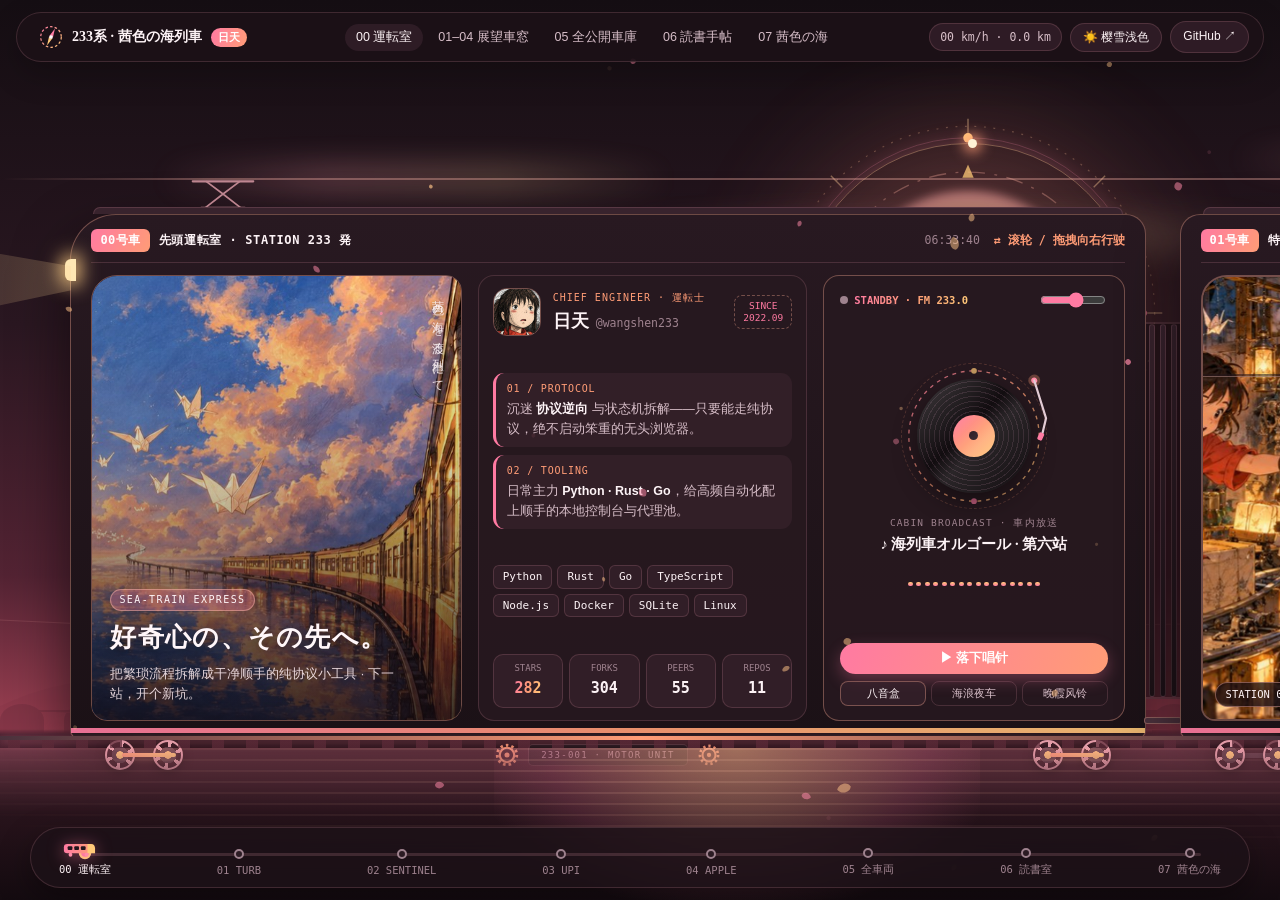
==== commit cc4a71f7: "feat: add celestial astrolabe, meshed gears, 3D gyro vinyl halo & vortex animations" ====
--- a/index.html
+++ b/index.html
@@ -16,7 +16,20 @@
   <header class="top-hud">
     <div class="hud-inner">
       <button class="brand-btn" type="button" data-stop="0">
-        <span class="signal-lamp"></span>
+        <svg class="hud-compass-svg" viewBox="0 0 28 28" aria-hidden="true">
+          <circle cx="14" cy="14" r="12" fill="none" stroke="url(#compassGrad)" stroke-width="1.4" stroke-dasharray="3 2.5"/>
+          <g class="compass-needle">
+            <polygon points="14,3 16.4,14 14,12.2 11.6,14" fill="#ff7aa2"/>
+            <polygon points="14,25 16.4,14 14,15.8 11.6,14" fill="#ffc978"/>
+            <circle cx="14" cy="14" r="2.1" fill="#fff5f8"/>
+          </g>
+          <defs>
+            <linearGradient id="compassGrad" x1="0" y1="0" x2="1" y2="1">
+              <stop offset="0%" stop-color="#ff7aa2"/>
+              <stop offset="100%" stop-color="#ffc978"/>
+            </linearGradient>
+          </defs>
+        </svg>
         <span class="serif-jp">233系 · 茜色の海列車</span>
         <span class="brand-tag mono">日天</span>
       </button>
@@ -40,16 +53,76 @@
   <!-- Full-Viewport Horizontal Parallax Sea-Train World -->
   <div id="world-viewport" class="world-viewport">
 
-    <!-- Layer 0: Far Horizon Sunset Orb & Painted Clouds (0.08x Parallax) -->
+    <!-- Layer 0: Far Horizon Sunset Orb, Rotating Celestial Astrolabe & Clouds (0.08x Parallax) -->
     <div id="sky-layer" class="sky-layer" aria-hidden="true">
-      <div class="sunset-orb"></div>
+      <div class="celestial-sun-assembly">
+        <div class="sunset-orb"></div>
+        <!-- Triple Counter-Rotating Astronomical Astrolabe Rings -->
+        <svg class="astrolabe-svg ring-outer" viewBox="0 0 420 420">
+          <circle cx="210" cy="210" r="196" fill="none" stroke="rgba(255,196,152,0.28)" stroke-width="1.2" stroke-dasharray="2 8"/>
+          <circle cx="210" cy="210" r="184" fill="none" stroke="rgba(255,140,172,0.22)" stroke-width="1"/>
+          <g stroke="rgba(255,205,150,0.42)" stroke-width="1.5">
+            <line x1="210" y1="6" x2="210" y2="22"/><line x1="210" y1="398" x2="210" y2="414"/>
+            <line x1="6" y1="210" x2="22" y2="210"/><line x1="398" y1="210" x2="414" y2="210"/>
+            <line x1="66" y1="66" x2="78" y2="78"/><line x1="354" y1="354" x2="342" y2="342"/>
+            <line x1="354" y1="66" x2="342" y2="78"/><line x1="66" y1="354" x2="78" y2="342"/>
+          </g>
+          <circle cx="210" cy="26" r="5" fill="#ffc978"/>
+          <circle cx="394" cy="210" r="3.8" fill="#ff7aa2"/>
+          <circle cx="26" cy="210" r="3.8" fill="#ff9c76"/>
+        </svg>
+
+        <svg class="astrolabe-svg ring-middle" viewBox="0 0 420 420">
+          <circle cx="210" cy="210" r="148" fill="none" stroke="rgba(255,176,158,0.34)" stroke-width="1.4" stroke-dasharray="18 10 3 10"/>
+          <polygon points="210,54 216,68 204,68" fill="#ffc978" opacity="0.75"/>
+          <polygon points="210,366 216,352 204,352" fill="#ff7aa2" opacity="0.75"/>
+          <circle cx="105" cy="105" r="4.5" fill="none" stroke="#ffc978" stroke-width="1.6"/>
+          <circle cx="315" cy="315" r="4.5" fill="none" stroke="#ff7aa2" stroke-width="1.6"/>
+        </svg>
+
+        <div class="gyro-orbit-ring"></div>
+      </div>
+
       <div class="cloud-band cloud-1"></div>
       <div class="cloud-band cloud-2"></div>
       <div class="cloud-band cloud-3"></div>
     </div>
 
-    <!-- Layer 1: Distant Coastal Silhouette & Sea Viaduct Arches (0.28x Parallax) -->
-    <div id="viaduct-layer" class="viaduct-layer" aria-hidden="true"></div>
+    <!-- Layer 1: Distant Coastal Silhouette, Viaduct & Rotating Seaside Windmills (0.28x Parallax) -->
+    <div id="viaduct-layer" class="viaduct-layer" aria-hidden="true">
+      <div class="windmill-cluster" style="left: 340px;">
+        <div class="windmill-mast"></div>
+        <svg class="windmill-blades" viewBox="0 0 80 80">
+          <circle cx="40" cy="40" r="4" fill="#ffc978"/>
+          <path d="M40 40 L36 6 H44 Z M40 40 L74 36 V44 Z M40 40 L44 74 H36 Z M40 40 L6 44 V36 Z" fill="rgba(255,182,168,0.52)"/>
+        </svg>
+      </div>
+      <div class="windmill-cluster small" style="left: 420px;">
+        <div class="windmill-mast"></div>
+        <svg class="windmill-blades reverse-spin" viewBox="0 0 80 80">
+          <circle cx="40" cy="40" r="4" fill="#ff8da9"/>
+          <path d="M40 40 L37 9 H43 Z M40 40 L71 37 V43 Z M40 40 L43 71 H37 Z M40 40 L9 43 V37 Z" fill="rgba(255,162,178,0.45)"/>
+        </svg>
+      </div>
+      <div class="windmill-cluster" style="left: 1480px;">
+        <div class="windmill-mast"></div>
+        <svg class="windmill-blades" viewBox="0 0 80 80">
+          <circle cx="40" cy="40" r="4" fill="#ffc978"/>
+          <path d="M40 40 L36 6 H44 Z M40 40 L74 36 V44 Z M40 40 L44 74 H36 Z M40 40 L6 44 V36 Z" fill="rgba(255,182,168,0.52)"/>
+        </svg>
+      </div>
+      <div class="lighthouse-tower" style="left: 2460px;">
+        <div class="lighthouse-beam"></div>
+        <div class="lighthouse-lamp"></div>
+      </div>
+      <div class="windmill-cluster" style="left: 3320px;">
+        <div class="windmill-mast"></div>
+        <svg class="windmill-blades" viewBox="0 0 80 80">
+          <circle cx="40" cy="40" r="4" fill="#ffc978"/>
+          <path d="M40 40 L36 6 H44 Z M40 40 L74 36 V44 Z M40 40 L44 74 H36 Z M40 40 L6 44 V36 Z" fill="rgba(255,182,168,0.52)"/>
+        </svg>
+      </div>
+    </div>
 
     <!-- Layer 2: Coupled Sea-Train Consist (1.0x Main Horizontal World) -->
     <main id="train-track-world" class="train-track-world">
@@ -163,6 +236,20 @@
 
               <div class="radio-stage">
                 <div id="turntable" class="turntable" title="点击落下或抬起唱针">
+                  <!-- Counter-rotating holographic strobe bezel + 3D gyro aura -->
+                  <svg class="turntable-bezel" viewBox="0 0 144 144" aria-hidden="true">
+                    <circle cx="72" cy="72" r="68" fill="none" stroke="url(#bezelGrad)" stroke-width="1.4" stroke-dasharray="4 5"/>
+                    <circle cx="72" cy="4" r="3" fill="#ffc978"/>
+                    <circle cx="72" cy="140" r="3" fill="#ff7aa2"/>
+                    <defs>
+                      <linearGradient id="bezelGrad" x1="0" y1="0" x2="1" y2="1">
+                        <stop offset="0%" stop-color="#ff7aa2"/>
+                        <stop offset="50%" stop-color="#ff9c76"/>
+                        <stop offset="100%" stop-color="#ffc978"/>
+                      </linearGradient>
+                    </defs>
+                  </svg>
+                  <div class="turntable-gyro-halo" aria-hidden="true"></div>
                   <div id="vinyl-disc" class="vinyl-disc">
                     <div class="vinyl-label"><div class="vinyl-hole"></div></div>
                   </div>
@@ -194,9 +281,13 @@
 
           <div class="waist-stripe"></div>
           <div class="undercarriage" aria-hidden="true">
-            <div class="bogie"><div class="wheel"></div><div class="axle-bar"></div><div class="wheel"></div></div>
-            <div class="under-tank">233-001 · MOTOR UNIT</div>
-            <div class="bogie"><div class="wheel"></div><div class="axle-bar"></div><div class="wheel"></div></div>
+            <div class="bogie"><div class="wheel"></div><div class="coupling-rod"></div><div class="wheel"></div></div>
+            <div class="under-gears">
+              <svg class="gear-svg gear-cw" viewBox="0 0 36 36"><circle cx="18" cy="18" r="10" fill="none" stroke="currentColor" stroke-width="3"/><circle cx="18" cy="18" r="13.5" fill="none" stroke="currentColor" stroke-width="4" stroke-dasharray="3.5 4.2"/><circle cx="18" cy="18" r="3.5" fill="currentColor"/></svg>
+              <span class="under-tank">233-001 · MOTOR UNIT</span>
+              <svg class="gear-svg gear-ccw" viewBox="0 0 36 36"><circle cx="18" cy="18" r="9" fill="none" stroke="currentColor" stroke-width="2.8"/><circle cx="18" cy="18" r="12.5" fill="none" stroke="currentColor" stroke-width="3.8" stroke-dasharray="3.2 4"/><circle cx="18" cy="18" r="3" fill="currentColor"/></svg>
+            </div>
+            <div class="bogie"><div class="wheel"></div><div class="coupling-rod"></div><div class="wheel"></div></div>
           </div>
         </section>
 
@@ -228,6 +319,10 @@
             </a>
 
             <div class="obs-plaque">
+              <div class="automaton-gears" aria-hidden="true">
+                <svg class="gear-svg gear-cw" viewBox="0 0 36 36"><circle cx="18" cy="18" r="10" fill="none" stroke="currentColor" stroke-width="2.6"/><circle cx="18" cy="18" r="13.5" fill="none" stroke="currentColor" stroke-width="3.6" stroke-dasharray="3.4 4.2"/><circle cx="18" cy="18" r="3" fill="currentColor"/></svg>
+                <svg class="gear-svg gear-ccw small" viewBox="0 0 36 36"><circle cx="18" cy="18" r="10" fill="none" stroke="currentColor" stroke-width="2.8"/><circle cx="18" cy="18" r="13.5" fill="none" stroke="currentColor" stroke-width="3.8" stroke-dasharray="3.4 4.2"/><circle cx="18" cy="18" r="3" fill="currentColor"/></svg>
+              </div>
               <div>
                 <div class="plaque-kicker mono">AUTOMATION WORKSHOP</div>
                 <h3 class="serif-jp">Turb Register</h3>
@@ -288,6 +383,13 @@
             </a>
 
             <div class="obs-plaque">
+              <div class="automaton-gears" aria-hidden="true">
+                <svg class="rune-seal-svg" viewBox="0 0 42 42">
+                  <circle class="gear-cw" style="transform-origin:21px 21px" cx="21" cy="21" r="18" fill="none" stroke="#ffc978" stroke-width="1.2" stroke-dasharray="4 3"/>
+                  <polygon class="gear-ccw" style="transform-origin:21px 21px" points="21,6 25,17 36,21 25,25 21,36 17,25 6,21 17,17" fill="none" stroke="#ff7aa2" stroke-width="1.3"/>
+                  <circle cx="21" cy="21" r="2.5" fill="#ffc978"/>
+                </svg>
+              </div>
               <div>
                 <div class="plaque-kicker mono">NATIVE BYTECODE VM</div>
                 <h3 class="serif-jp">Sentinel-rs</h3>
@@ -348,6 +450,12 @@
             </a>
 
             <div class="obs-plaque">
+              <div class="automaton-gears" aria-hidden="true">
+                <div class="covenant-rings">
+                  <span class="ring-a"></span>
+                  <span class="ring-b"></span>
+                </div>
+              </div>
               <div>
                 <div class="plaque-kicker mono">PURE PROTOCOL EXTRACTOR</div>
                 <h3 class="serif-jp">UPI Zero Link</h3>
@@ -407,6 +515,12 @@
             </a>
 
             <div class="obs-plaque">
+              <div class="automaton-gears" aria-hidden="true">
+                <svg class="pinwheel-svg gear-cw" viewBox="0 0 38 38">
+                  <path d="M19 19 L19 4 Q28 8 19 19 Z M19 19 L34 19 Q30 28 19 19 Z M19 19 L19 34 Q10 30 19 19 Z M19 19 L4 19 Q8 10 19 19 Z" fill="rgba(255,156,118,0.65)" stroke="#ffc978" stroke-width="1"/>
+                  <circle cx="19" cy="19" r="2.8" fill="#fff3df"/>
+                </svg>
+              </div>
               <div>
                 <div class="plaque-kicker mono">FAMILY WORKFLOW ENGINE</div>
                 <h3 class="serif-jp">AppleServices Family</h3>
--- a/style.css
+++ b/style.css
@@ -179,12 +179,35 @@
   padding: 4px 8px;
 }
 
-.signal-lamp {
-  width: 9px;
-  height: 9px;
-  border-radius: 50%;
-  background: linear-gradient(135deg, var(--grad-1), var(--grad-3));
-  box-shadow: 0 0 12px var(--grad-1);
+@property --sheen-angle {
+  syntax: "<angle>";
+  initial-value: 0deg;
+  inherits: false;
+}
+
+.hud-compass-svg {
+  width: 24px;
+  height: 24px;
+  flex-shrink: 0;
+  animation: slowSpinCW 26s linear infinite;
+}
+
+.compass-needle {
+  transform-origin: 14px 14px;
+  transform: rotate(var(--compass-deg, 25deg));
+  transition: transform 0.15s ease-out;
+}
+
+@keyframes slowSpinCW {
+  to { transform: rotate(360deg); }
+}
+
+@keyframes slowSpinCCW {
+  to { transform: rotate(-360deg); }
+}
+
+@keyframes sheenRotate {
+  to { --sheen-angle: 360deg; }
 }
 
 .brand-tag {
@@ -288,12 +311,22 @@
   will-change: transform;
 }
 
+.celestial-sun-assembly {
+  position: absolute;
+  left: 60vw;
+  bottom: 43vh;
+  width: 400px;
+  height: 400px;
+  display: flex;
+  align-items: center;
+  justify-content: center;
+  perspective: 900px;
+}
+
 .sunset-orb {
-  position: absolute;
-  left: 64vw;
-  bottom: 48vh;
-  width: clamp(200px, 21vw, 300px);
-  height: clamp(200px, 21vw, 300px);
+  position: relative;
+  width: clamp(190px, 19vw, 250px);
+  height: clamp(190px, 19vw, 250px);
   border-radius: 50%;
   background: radial-gradient(
     circle at 50% 50%,
@@ -302,9 +335,126 @@
     #ff8da8 82%,
     #d65c7a 100%
   );
-  filter: blur(6px);
-  opacity: 0.62;
+  filter: blur(5px);
+  opacity: 0.68;
   box-shadow: 0 0 120px 55px var(--sky-glow);
+}
+
+.astrolabe-svg {
+  position: absolute;
+  inset: 0;
+  width: 100%;
+  height: 100%;
+  pointer-events: none;
+}
+
+.astrolabe-svg.ring-outer {
+  animation: slowSpinCW 52s linear infinite;
+}
+
+.astrolabe-svg.ring-middle {
+  animation: slowSpinCCW 34s linear infinite;
+}
+
+.gyro-orbit-ring {
+  position: absolute;
+  width: 340px;
+  height: 340px;
+  border-radius: 50%;
+  border: 1.5px solid rgba(255, 196, 148, 0.36);
+  box-shadow: 0 0 22px rgba(255, 138, 168, 0.22);
+  transform-style: preserve-3d;
+  animation: gyroOrbit 16s linear infinite;
+}
+
+.gyro-orbit-ring::after {
+  content: "";
+  position: absolute;
+  top: -5px;
+  left: 50%;
+  width: 9px;
+  height: 9px;
+  border-radius: 50%;
+  background: #fff2d6;
+  box-shadow: 0 0 14px 4px #ff9c76;
+}
+
+@keyframes gyroOrbit {
+  0%   { transform: rotateX(68deg) rotateY(-18deg) rotateZ(0deg); }
+  100% { transform: rotateX(68deg) rotateY(-18deg) rotateZ(360deg); }
+}
+
+/* Rotating Seaside Windmills & Sweeping Lighthouse on Distant Viaduct */
+.windmill-cluster {
+  position: absolute;
+  bottom: 26px;
+  width: 80px;
+  height: 128px;
+}
+
+.windmill-cluster.small {
+  transform: scale(0.76);
+  transform-origin: bottom center;
+}
+
+.windmill-mast {
+  position: absolute;
+  left: 38px;
+  bottom: 0;
+  width: 4px;
+  height: 78px;
+  background: linear-gradient(180deg, rgba(255, 178, 168, 0.48), rgba(92, 36, 52, 0.55));
+  border-radius: 2px;
+}
+
+.windmill-blades {
+  position: absolute;
+  left: 0;
+  top: 10px;
+  width: 80px;
+  height: 80px;
+  animation: slowSpinCW 9.5s linear infinite;
+}
+
+.windmill-blades.reverse-spin {
+  animation: slowSpinCCW 7.8s linear infinite;
+}
+
+.lighthouse-tower {
+  position: absolute;
+  bottom: 24px;
+  width: 14px;
+  height: 88px;
+  background: linear-gradient(180deg, #ff9c76, rgba(112, 42, 60, 0.7));
+  clip-path: polygon(22% 0%, 78% 0%, 100% 100%, 0% 100%);
+}
+
+.lighthouse-lamp {
+  position: absolute;
+  top: 0;
+  left: 2px;
+  width: 10px;
+  height: 8px;
+  border-radius: 50%;
+  background: #fff3d1;
+  box-shadow: 0 0 18px 6px #ffc978;
+}
+
+.lighthouse-beam {
+  position: absolute;
+  top: -16px;
+  left: -190px;
+  width: 394px;
+  height: 40px;
+  background: linear-gradient(90deg, transparent, rgba(255, 212, 148, 0.24) 45%, rgba(255, 238, 190, 0.45) 50%, rgba(255, 212, 148, 0.24) 55%, transparent);
+  transform-origin: 197px 20px;
+  animation: beaconSweep 7s ease-in-out infinite alternate;
+}
+
+@keyframes beaconSweep {
+  0%   { transform: rotate(-14deg) scaleX(0.92); opacity: 0.55; }
+  50%  { transform: rotate(4deg) scaleX(1.08); opacity: 0.95; }
+  100% { transform: rotate(16deg) scaleX(0.92); opacity: 0.55; }
 }
 
 .cloud-band {
@@ -478,13 +628,13 @@
   border: 1px solid var(--border-strong);
 }
 
-/* Undercarriage & Rotating Spoked Bogie Wheels */
+/* Undercarriage, Spoked Drive Wheels, Coupling Rod & Meshed Gears */
 .undercarriage {
   position: absolute;
   left: 34px;
   right: 34px;
-  bottom: -30px;
-  height: 30px;
+  bottom: -32px;
+  height: 32px;
   display: flex;
   align-items: center;
   justify-content: space-between;
@@ -494,7 +644,7 @@
 .bogie {
   display: flex;
   align-items: center;
-  gap: 14px;
+  gap: 18px;
   position: relative;
 }
 
@@ -507,17 +657,121 @@
   border-radius: 3px;
 }
 
+/* Eccentric Piston Coupling Rod orbiting with wheels */
+.coupling-rod {
+  position: absolute;
+  left: 12px;
+  right: 12px;
+  height: 4px;
+  border-radius: 3px;
+  background: linear-gradient(90deg, var(--grad-2), var(--grad-3));
+  box-shadow: 0 0 8px rgba(255, 172, 130, 0.5);
+  z-index: 4;
+  transform: translate(calc(cos(var(--wheel-deg, 0deg)) * 5px), calc(sin(var(--wheel-deg, 0deg)) * 5px));
+}
+
 .wheel {
+  width: 30px;
+  height: 30px;
+  border-radius: 50%;
+  background:
+    radial-gradient(circle, var(--grad-3) 0 3.5px, var(--wheel-metal) 4px 8px, transparent 8.5px),
+    conic-gradient(
+      from 0deg,
+      var(--wheel-rim) 0deg 18deg, transparent 18deg 60deg,
+      var(--wheel-rim) 60deg 78deg, transparent 78deg 120deg,
+      var(--wheel-rim) 120deg 138deg, transparent 138deg 180deg,
+      var(--wheel-rim) 180deg 198deg, transparent 198deg 240deg,
+      var(--wheel-rim) 240deg 258deg, transparent 258deg 300deg,
+      var(--wheel-rim) 300deg 318deg, transparent 318deg 360deg
+    );
+  border: 2.5px solid var(--wheel-rim);
+  box-shadow: 0 3px 10px rgba(0, 0, 0, 0.5);
+  transform: rotate(var(--wheel-deg, 0deg));
+  z-index: 2;
+}
+
+.under-gears {
+  display: inline-flex;
+  align-items: center;
+  gap: 8px;
+}
+
+.gear-svg {
   width: 26px;
   height: 26px;
+  color: var(--grad-2);
+  opacity: 0.85;
+}
+
+.gear-svg.small {
+  width: 19px;
+  height: 19px;
+  color: var(--grad-3);
+}
+
+.gear-cw {
+  animation: slowSpinCW 7s linear infinite;
+}
+
+.gear-ccw {
+  animation: slowSpinCCW 5.2s linear infinite;
+}
+
+/* Automaton Workshop Corner Meshed Escapement Gears & Kinetic Emblems */
+.automaton-gears {
+  position: absolute;
+  top: 12px;
+  right: 14px;
+  display: flex;
+  align-items: center;
+  gap: 1px;
+  pointer-events: none;
+}
+
+.rune-seal-svg {
+  width: 38px;
+  height: 38px;
+  opacity: 0.88;
+}
+
+.pinwheel-svg {
+  width: 34px;
+  height: 34px;
+  opacity: 0.88;
+}
+
+.covenant-rings {
+  position: relative;
+  width: 38px;
+  height: 38px;
+  perspective: 220px;
+}
+
+.covenant-rings span {
+  position: absolute;
+  inset: 4px;
   border-radius: 50%;
-  background:
-    radial-gradient(circle, var(--grad-3) 0 3px, var(--wheel-metal) 3.5px 9px, transparent 9.5px),
-    conic-gradient(from 0deg, var(--wheel-rim) 0deg 22deg, transparent 22deg 90deg, var(--wheel-rim) 90deg 112deg, transparent 112deg 180deg, var(--wheel-rim) 180deg 202deg, transparent 202deg 270deg, var(--wheel-rim) 270deg 292deg, transparent 292deg 360deg);
-  border: 2.5px solid var(--wheel-rim);
-  box-shadow: 0 3px 8px rgba(0, 0, 0, 0.45);
-  transform: rotate(var(--wheel-deg, 0deg));
-  z-index: 2;
+  border: 2px solid var(--grad-3);
+}
+
+.covenant-rings .ring-a {
+  animation: covSpinA 4.8s linear infinite;
+}
+
+.covenant-rings .ring-b {
+  border-color: var(--grad-1);
+  animation: covSpinB 4.8s linear infinite;
+}
+
+@keyframes covSpinA {
+  0%   { transform: rotateX(56deg) rotateY(20deg) rotateZ(0deg); }
+  100% { transform: rotateX(56deg) rotateY(20deg) rotateZ(360deg); }
+}
+
+@keyframes covSpinB {
+  0%   { transform: rotateX(-56deg) rotateY(20deg) rotateZ(360deg); }
+  100% { transform: rotateX(-56deg) rotateY(20deg) rotateZ(0deg); }
 }
 
 .under-tank {
@@ -855,14 +1109,50 @@
 
 .turntable {
   position: relative;
-  width: 122px;
-  height: 122px;
+  width: 138px;
+  height: 138px;
+  display: flex;
+  align-items: center;
+  justify-content: center;
   cursor: pointer;
+  perspective: 500px;
+}
+
+.turntable-bezel {
+  position: absolute;
+  inset: 0;
+  width: 138px;
+  height: 138px;
+  pointer-events: none;
+  opacity: 0.72;
+  animation: slowSpinCCW 18s linear infinite;
+}
+
+.turntable-gyro-halo {
+  position: absolute;
+  inset: -4px;
+  border-radius: 50%;
+  border: 1.5px dashed rgba(255, 156, 118, 0.45);
+  pointer-events: none;
+  opacity: 0.45;
+  animation: turntableGyro 6.5s linear infinite;
+}
+
+.turntable:hover .turntable-gyro-halo,
+.cab-radio-deck.live-glow .turntable-gyro-halo {
+  opacity: 0.95;
+  border-color: var(--grad-1);
+  box-shadow: 0 0 20px rgba(255, 122, 162, 0.35);
+}
+
+@keyframes turntableGyro {
+  0%   { transform: rotateX(58deg) rotateY(18deg) rotateZ(0deg); }
+  100% { transform: rotateX(58deg) rotateY(18deg) rotateZ(360deg); }
 }
 
 .vinyl-disc {
-  width: 116px;
-  height: 116px;
+  width: 114px;
+  height: 114px;
   border-radius: 50%;
   background: repeating-radial-gradient(circle at center, var(--vinyl-body) 0 4px, var(--vinyl-groove) 4px 5px);
   box-shadow: 0 10px 24px rgba(0, 0, 0, 0.42);
@@ -1086,6 +1376,7 @@
 }
 
 .obs-plaque {
+  position: relative;
   display: flex;
   flex-direction: column;
   justify-content: space-between;
@@ -1093,6 +1384,37 @@
   border-radius: 16px;
   background: var(--car-interior);
   border: 1px solid var(--border-subtle);
+}
+
+/* Rotating Conic Sunset Sheen Border on Hovered Windows, Luggage Tags & Manuscripts */
+.obs-window::after,
+.luggage-tag::after,
+.note-card::after {
+  content: "";
+  position: absolute;
+  inset: 0;
+  border-radius: inherit;
+  padding: 1.8px;
+  background: conic-gradient(
+    from var(--sheen-angle),
+    transparent 0deg 55deg,
+    var(--grad-1) 95deg,
+    var(--grad-3) 150deg,
+    transparent 200deg 360deg
+  );
+  -webkit-mask: linear-gradient(#000 0 0) content-box, linear-gradient(#000 0 0);
+  -webkit-mask-composite: xor;
+  mask-composite: exclude;
+  opacity: 0;
+  pointer-events: none;
+  transition: opacity 0.28s ease;
+  animation: sheenRotate 3.4s linear infinite;
+}
+
+.obs-window:hover::after,
+.luggage-tag:hover::after,
+.note-card:hover::after {
+  opacity: 1;
 }
 
 .plaque-kicker {
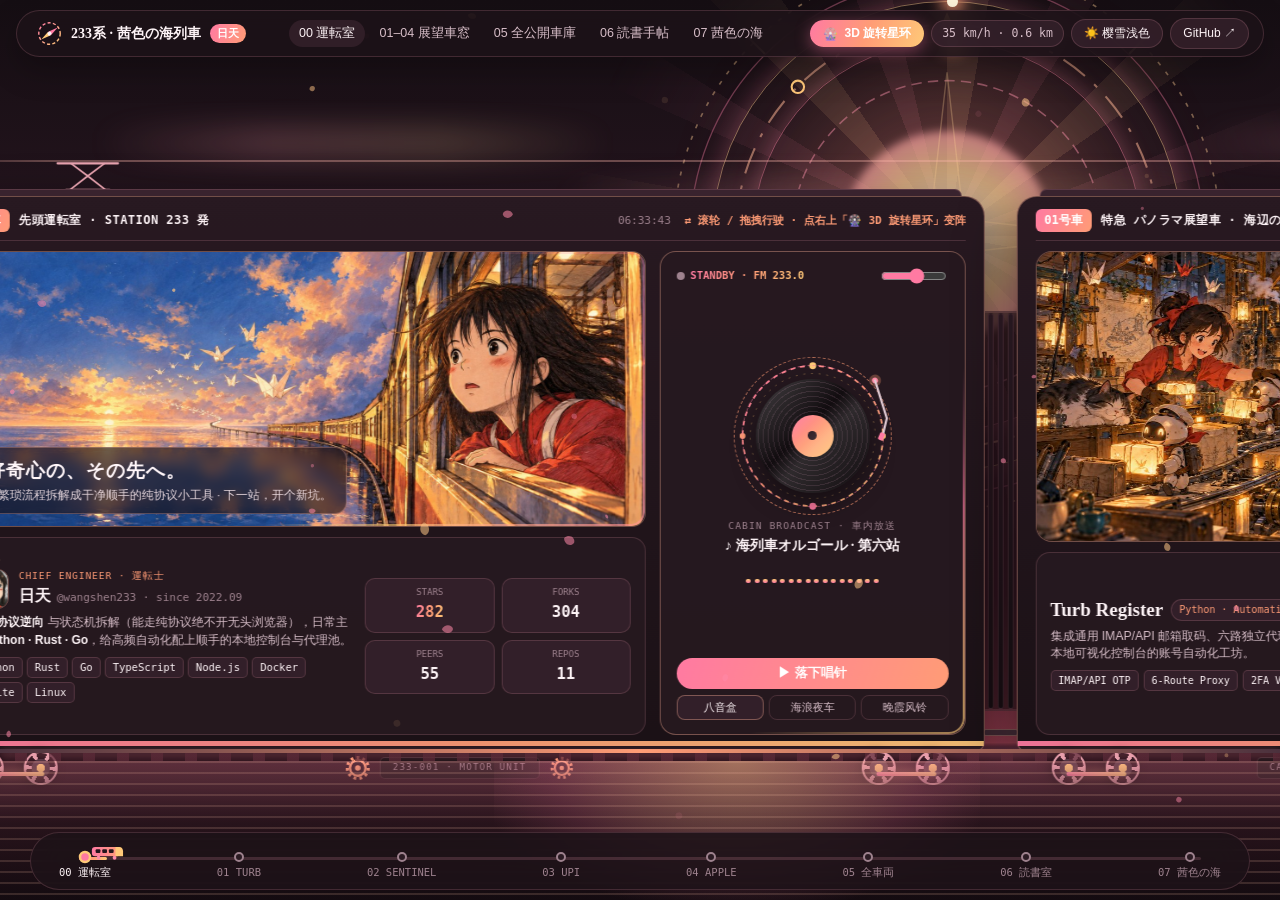
==== commit a417d751: "fix: restore 100% uncropped panoramic illustrations and add 360deg 3D rotating star-ring mode" ====
--- a/index.html
+++ b/index.html
@@ -3,13 +3,14 @@
 <head>
   <meta charset="utf-8" />
   <meta name="viewport" content="width=device-width, initial-scale=1" />
+  <meta http-equiv="Cache-Control" content="no-cache, no-store, must-revalidate" />
   <title>日天 · Station 233 — 茜色の海列車</title>
-  <meta name="description" content="日天 (@wangshen233) 的海列漫游站 · 横向行驶的落日海上列车、FM 233.0 黑胶电台、开源作品展望车与车窗手帖。" />
+  <meta name="description" content="日天 (@wangshen233) 的海列漫游站 · 横向行驶的落日海上列车、3D 星环旋转场、FM 233.0 黑胶电台与车窗手帖。" />
   <link rel="icon" type="image/svg+xml" href="./assets/favicon.svg" />
-  <link rel="stylesheet" href="./style.css" />
+  <link rel="stylesheet" href="./style.css?v=20261126-v5" />
 </head>
 <body>
-  <!-- Ambient Sunset Fireflies & Water Click Ripples -->
+  <!-- Interactive Cursor Counter-Rotating Astrolabe, Tumbling Petals & Click Starbursts -->
   <canvas id="ambient-canvas" aria-hidden="true"></canvas>
 
   <!-- Top Railway Control HUD -->
@@ -17,11 +18,11 @@
     <div class="hud-inner">
       <button class="brand-btn" type="button" data-stop="0">
         <svg class="hud-compass-svg" viewBox="0 0 28 28" aria-hidden="true">
-          <circle cx="14" cy="14" r="12" fill="none" stroke="url(#compassGrad)" stroke-width="1.4" stroke-dasharray="3 2.5"/>
+          <circle cx="14" cy="14" r="12" fill="none" stroke="url(#compassGrad)" stroke-width="1.6" stroke-dasharray="3.5 2.5"/>
           <g class="compass-needle">
-            <polygon points="14,3 16.4,14 14,12.2 11.6,14" fill="#ff7aa2"/>
-            <polygon points="14,25 16.4,14 14,15.8 11.6,14" fill="#ffc978"/>
-            <circle cx="14" cy="14" r="2.1" fill="#fff5f8"/>
+            <polygon points="14,2.5 16.6,14 14,12 11.4,14" fill="#ff7aa2"/>
+            <polygon points="14,25.5 16.6,14 14,16 11.4,14" fill="#ffc978"/>
+            <circle cx="14" cy="14" r="2.2" fill="#fff5f8"/>
           </g>
           <defs>
             <linearGradient id="compassGrad" x1="0" y1="0" x2="1" y2="1">
@@ -43,6 +44,10 @@
       </nav>
 
       <div class="hud-actions">
+        <button id="ring-mode-toggle" class="ring-mode-btn" type="button" title="切换 360° 立体环形旋转星轨视图 (快捷键 R)">
+          <span class="spin-icon">🎡</span>
+          <span id="ring-mode-label">3D 旋转星环</span>
+        </button>
         <span id="speed-readout" class="speed-pill mono">00 km/h · 0.0 km</span>
         <button id="theme-toggle" class="hud-btn" type="button">☀️ 樱雪浅色</button>
         <a class="hud-btn" href="https://github.com/wangshen233" target="_blank" rel="noopener">GitHub ↗</a>
@@ -50,37 +55,49 @@
     </div>
   </header>
 
-  <!-- Full-Viewport Horizontal Parallax Sea-Train World -->
+  <!-- Full-Viewport Horizontal Parallax & 3D Ring Sea-Train World -->
   <div id="world-viewport" class="world-viewport">
 
-    <!-- Layer 0: Far Horizon Sunset Orb, Rotating Celestial Astrolabe & Clouds (0.08x Parallax) -->
+    <!-- Layer 0: Giant Rotating Celestial Astrolabe, Conic Sunbeams & Sunset Sky -->
     <div id="sky-layer" class="sky-layer" aria-hidden="true">
       <div class="celestial-sun-assembly">
+        <!-- Rotating Conic Sunset God-Rays -->
+        <div class="sun-godrays"></div>
         <div class="sunset-orb"></div>
-        <!-- Triple Counter-Rotating Astronomical Astrolabe Rings -->
-        <svg class="astrolabe-svg ring-outer" viewBox="0 0 420 420">
-          <circle cx="210" cy="210" r="196" fill="none" stroke="rgba(255,196,152,0.28)" stroke-width="1.2" stroke-dasharray="2 8"/>
-          <circle cx="210" cy="210" r="184" fill="none" stroke="rgba(255,140,172,0.22)" stroke-width="1"/>
-          <g stroke="rgba(255,205,150,0.42)" stroke-width="1.5">
-            <line x1="210" y1="6" x2="210" y2="22"/><line x1="210" y1="398" x2="210" y2="414"/>
-            <line x1="6" y1="210" x2="22" y2="210"/><line x1="398" y1="210" x2="414" y2="210"/>
-            <line x1="66" y1="66" x2="78" y2="78"/><line x1="354" y1="354" x2="342" y2="342"/>
-            <line x1="354" y1="66" x2="342" y2="78"/><line x1="66" y1="354" x2="78" y2="342"/>
+
+        <!-- Giant High-Contrast Multi-Ring Counter-Rotating Astrolabe -->
+        <svg class="astrolabe-svg ring-outer" viewBox="0 0 560 560">
+          <circle cx="280" cy="280" r="264" fill="none" stroke="rgba(255,204,148,0.42)" stroke-width="1.6" stroke-dasharray="4 8"/>
+          <circle cx="280" cy="280" r="248" fill="none" stroke="rgba(255,132,168,0.36)" stroke-width="1.3"/>
+          <g stroke="rgba(255,214,156,0.68)" stroke-width="2">
+            <line x1="280" y1="6" x2="280" y2="30"/><line x1="280" y1="530" x2="280" y2="554"/>
+            <line x1="6" y1="280" x2="30" y2="280"/><line x1="530" y1="280" x2="554" y2="280"/>
+            <line x1="86" y1="86" x2="104" y2="104"/><line x1="474" y1="474" x2="456" y2="456"/>
+            <line x1="474" y1="86" x2="456" y2="104"/><line x1="86" y1="474" x2="104" y2="456"/>
           </g>
-          <circle cx="210" cy="26" r="5" fill="#ffc978"/>
-          <circle cx="394" cy="210" r="3.8" fill="#ff7aa2"/>
-          <circle cx="26" cy="210" r="3.8" fill="#ff9c76"/>
+          <circle cx="280" cy="32" r="7" fill="#ffc978"/>
+          <circle cx="528" cy="280" r="5.5" fill="#ff7aa2"/>
+          <circle cx="32" cy="280" r="5.5" fill="#ff9c76"/>
+          <circle cx="280" cy="528" r="6" fill="#ffc978"/>
         </svg>
 
-        <svg class="astrolabe-svg ring-middle" viewBox="0 0 420 420">
-          <circle cx="210" cy="210" r="148" fill="none" stroke="rgba(255,176,158,0.34)" stroke-width="1.4" stroke-dasharray="18 10 3 10"/>
-          <polygon points="210,54 216,68 204,68" fill="#ffc978" opacity="0.75"/>
-          <polygon points="210,366 216,352 204,352" fill="#ff7aa2" opacity="0.75"/>
-          <circle cx="105" cy="105" r="4.5" fill="none" stroke="#ffc978" stroke-width="1.6"/>
-          <circle cx="315" cy="315" r="4.5" fill="none" stroke="#ff7aa2" stroke-width="1.6"/>
+        <svg class="astrolabe-svg ring-middle" viewBox="0 0 560 560">
+          <circle cx="280" cy="280" r="204" fill="none" stroke="rgba(255,184,150,0.52)" stroke-width="2" stroke-dasharray="26 12 4 12"/>
+          <polygon points="280,64 289,84 271,84" fill="#ffc978"/>
+          <polygon points="280,496 289,476 271,476" fill="#ff7aa2"/>
+          <polygon points="64,280 84,271 84,289" fill="#ff9c76"/>
+          <polygon points="496,280 476,271 476,289" fill="#ffc978"/>
+          <circle cx="136" cy="136" r="6" fill="none" stroke="#ffc978" stroke-width="2"/>
+          <circle cx="424" cy="424" r="6" fill="none" stroke="#ff7aa2" stroke-width="2"/>
         </svg>
 
+        <svg class="astrolabe-svg ring-inner" viewBox="0 0 560 560">
+          <circle cx="280" cy="280" r="150" fill="none" stroke="rgba(255,146,174,0.45)" stroke-width="1.5" stroke-dasharray="10 6"/>
+          <polygon points="280,122 296,264 438,280 296,296 280,438 264,296 122,280 264,264" fill="none" stroke="rgba(255,208,148,0.28)" stroke-width="1.4"/>
+        </svg>
+
         <div class="gyro-orbit-ring"></div>
+        <div class="gyro-orbit-ring gyro-alt"></div>
       </div>
 
       <div class="cloud-band cloud-1"></div>
@@ -88,54 +105,56 @@
       <div class="cloud-band cloud-3"></div>
     </div>
 
-    <!-- Layer 1: Distant Coastal Silhouette, Viaduct & Rotating Seaside Windmills (0.28x Parallax) -->
+    <!-- Layer 1: High Skyline Windmills, Lighthouse & Distant Viaduct (Positioned Visible Above/Around Train!) -->
     <div id="viaduct-layer" class="viaduct-layer" aria-hidden="true">
-      <div class="windmill-cluster" style="left: 340px;">
+      <div class="windmill-cluster" style="left: 140px; bottom: 58vh;">
         <div class="windmill-mast"></div>
         <svg class="windmill-blades" viewBox="0 0 80 80">
-          <circle cx="40" cy="40" r="4" fill="#ffc978"/>
-          <path d="M40 40 L36 6 H44 Z M40 40 L74 36 V44 Z M40 40 L44 74 H36 Z M40 40 L6 44 V36 Z" fill="rgba(255,182,168,0.52)"/>
+          <circle cx="40" cy="40" r="4.5" fill="#ffc978"/>
+          <path d="M40 40 L35 4 H45 Z M40 40 L76 35 V45 Z M40 40 L45 76 H35 Z M40 40 L4 45 V35 Z" fill="rgba(255,186,164,0.62)"/>
         </svg>
       </div>
-      <div class="windmill-cluster small" style="left: 420px;">
+      <div class="windmill-cluster small" style="left: 225px; bottom: 56vh;">
         <div class="windmill-mast"></div>
         <svg class="windmill-blades reverse-spin" viewBox="0 0 80 80">
-          <circle cx="40" cy="40" r="4" fill="#ff8da9"/>
-          <path d="M40 40 L37 9 H43 Z M40 40 L71 37 V43 Z M40 40 L43 71 H37 Z M40 40 L9 43 V37 Z" fill="rgba(255,162,178,0.45)"/>
+          <circle cx="40" cy="40" r="4.5" fill="#ff8da9"/>
+          <path d="M40 40 L36 7 H44 Z M40 40 L73 36 V44 Z M40 40 L44 73 H36 Z M40 40 L7 44 V36 Z" fill="rgba(255,152,178,0.55)"/>
         </svg>
       </div>
-      <div class="windmill-cluster" style="left: 1480px;">
+      <div class="windmill-cluster" style="left: 1180px; bottom: 58vh;">
         <div class="windmill-mast"></div>
         <svg class="windmill-blades" viewBox="0 0 80 80">
-          <circle cx="40" cy="40" r="4" fill="#ffc978"/>
-          <path d="M40 40 L36 6 H44 Z M40 40 L74 36 V44 Z M40 40 L44 74 H36 Z M40 40 L6 44 V36 Z" fill="rgba(255,182,168,0.52)"/>
+          <circle cx="40" cy="40" r="4.5" fill="#ffc978"/>
+          <path d="M40 40 L35 4 H45 Z M40 40 L76 35 V45 Z M40 40 L45 76 H35 Z M40 40 L4 45 V35 Z" fill="rgba(255,186,164,0.62)"/>
         </svg>
       </div>
-      <div class="lighthouse-tower" style="left: 2460px;">
+      <div class="lighthouse-tower" style="left: 2050px; bottom: 56vh;">
         <div class="lighthouse-beam"></div>
         <div class="lighthouse-lamp"></div>
       </div>
-      <div class="windmill-cluster" style="left: 3320px;">
+      <div class="windmill-cluster" style="left: 2880px; bottom: 58vh;">
         <div class="windmill-mast"></div>
-        <svg class="windmill-blades" viewBox="0 0 80 80">
-          <circle cx="40" cy="40" r="4" fill="#ffc978"/>
-          <path d="M40 40 L36 6 H44 Z M40 40 L74 36 V44 Z M40 40 L44 74 H36 Z M40 40 L6 44 V36 Z" fill="rgba(255,182,168,0.52)"/>
+        <svg class="windmill-blades reverse-spin" viewBox="0 0 80 80">
+          <circle cx="40" cy="40" r="4.5" fill="#ffc978"/>
+          <path d="M40 40 L35 4 H45 Z M40 40 L76 35 V45 Z M40 40 L45 76 H35 Z M40 40 L4 45 V35 Z" fill="rgba(255,186,164,0.62)"/>
         </svg>
       </div>
     </div>
 
-    <!-- Layer 2: Coupled Sea-Train Consist (1.0x Main Horizontal World) -->
+    <!-- 3D Ring Mode Glowing Magic Floor (visible when 3D 星环模式 is active) -->
+    <div class="ring-floor-halo" aria-hidden="true"></div>
+
+    <!-- Layer 2: Coupled Sea-Train Consist (or 360° 3D Rotating Carousel in Ring Mode!) -->
     <main id="train-track-world" class="train-track-world">
-      <!-- Overhead Catenary Wire -->
       <div class="catenary-wire" aria-hidden="true"></div>
 
       <div id="train-consist" class="train-consist">
 
         <!-- =================================================================
-             CAR 00 · 先頭機関車 & 運転室 (Locomotive Cab + Bio + FM 233.0 Radio)
+             CAR 00 · 先頭機関車 & 運転室
+             cover.jpg (1600x640 = 2.5:1) shown 100% UNCROPPED & UNSPLIT!
              ================================================================= -->
         <section class="carriage locomotive" data-car="0" aria-label="00号车 驾驶室与黑胶电台">
-          <!-- Roof Pantograph & Warm Headlight Beam -->
           <svg class="pantograph" viewBox="0 0 96 38" aria-hidden="true">
             <line x1="12" y1="4" x2="84" y2="4" stroke="currentColor" stroke-width="2.4" stroke-linecap="round"/>
             <path d="M26 36 L48 19 L28 4 M70 36 L48 19 L68 4" fill="none" stroke="currentColor" stroke-width="2" stroke-linejoin="round"/>
@@ -152,80 +171,59 @@
             </div>
             <div class="cab-meta mono">
               <span id="cab-clock">22:33:00</span>
-              <span class="scroll-hint">⇄ 滚轮 / 拖拽向右行驶</span>
-            </div>
-          </div>
-
-          <div class="loco-interior">
-            <!-- Left: Front Cab Panoramic Window -->
-            <div class="cab-windshield">
-              <div class="windshield-frame">
-                <img src="./assets/cover.jpg" alt="千寻落日海上列车" data-window-parallax="0.12" />
-                <div class="windshield-glare"></div>
-                <div class="windshield-caption">
-                  <span class="badge-mini mono">SEA-TRAIN EXPRESS</span>
+              <span class="scroll-hint">⇄ 滚轮 / 拖拽行驶 · 点右上「🎡 3D 旋转星环」变阵</span>
+            </div>
+          </div>
+
+          <div class="loco-split">
+            <!-- Left Wing: 100% Uncropped 2.5:1 Panoramic Cover + Driver Console Below -->
+            <div class="loco-left-wing">
+              <div class="pano-cover-frame sheen-frame">
+                <img src="./assets/cover.jpg" alt="千寻落日海上列车完整全景" />
+                <div class="pano-cover-caption">
                   <h1 class="serif-jp">好奇心の、その先へ。</h1>
                   <p>把繁琐流程拆解成干净顺手的纯协议小工具 · 下一站，开个新坑。</p>
                 </div>
-                <div class="windshield-tategaki serif-jp">茜色の海を渡る列車にて</div>
-              </div>
-            </div>
-
-            <!-- Middle: Driver's Dispatch Desk (Replaces plain bullet list!) -->
-            <div class="driver-desk">
-              <div class="driver-id-card">
-                <img class="driver-avatar" src="./assets/avatar.jpg" alt="日天" />
-                <div class="driver-title">
-                  <div class="driver-role mono">CHIEF ENGINEER · 運転士</div>
-                  <h2>日天 <span class="mono">@wangshen233</span></h2>
-                </div>
-                <span class="boarding-stamp mono">SINCE<br/>2022.09</span>
-              </div>
-
-              <div class="dispatch-cards">
-                <div class="dispatch-item">
-                  <span class="dispatch-key mono">01 / PROTOCOL</span>
-                  <p>沉迷 <strong>协议逆向</strong> 与状态机拆解——只要能走纯协议，绝不启动笨重的无头浏览器。</p>
-                </div>
-                <div class="dispatch-item">
-                  <span class="dispatch-key mono">02 / TOOLING</span>
-                  <p>日常主力 <strong>Python · Rust · Go</strong>，给高频自动化配上顺手的本地控制台与代理池。</p>
-                </div>
-              </div>
-
-              <div class="circuit-switches mono">
-                <span>Python</span>
-                <span>Rust</span>
-                <span>Go</span>
-                <span>TypeScript</span>
-                <span>Node.js</span>
-                <span>Docker</span>
-                <span>SQLite</span>
-                <span>Linux</span>
-              </div>
-
-              <div class="cab-gauges mono">
-                <div class="gauge-box">
-                  <small>STARS</small>
-                  <strong id="stat-stars" class="sunset-text">282</strong>
-                </div>
-                <div class="gauge-box">
-                  <small>FORKS</small>
-                  <strong id="stat-forks">304</strong>
-                </div>
-                <div class="gauge-box">
-                  <small>PEERS</small>
-                  <strong id="stat-followers">55</strong>
-                </div>
-                <div class="gauge-box">
-                  <small>REPOS</small>
-                  <strong id="stat-repos">11</strong>
-                </div>
-              </div>
-            </div>
-
-            <!-- Right: Playable FM 233.0 Cab Vinyl Radio -->
-            <div class="cab-radio-deck">
+              </div>
+
+              <div class="driver-console">
+                <div class="driver-bio-col">
+                  <div class="driver-id-row">
+                    <img class="driver-avatar" src="./assets/avatar.jpg" alt="日天" />
+                    <div class="driver-title">
+                      <span class="driver-role mono">CHIEF ENGINEER · 運転士</span>
+                      <h2>日天 <span class="mono">@wangshen233 · since 2022.09</span></h2>
+                    </div>
+                  </div>
+                  <p class="driver-summary">沉迷 <strong>协议逆向</strong> 与状态机拆解（能走纯协议绝不开无头浏览器），日常主力 <strong>Python · Rust · Go</strong>，给高频自动化配上顺手的本地控制台与代理池。</p>
+                  <div class="circuit-switches mono">
+                    <span>Python</span><span>Rust</span><span>Go</span><span>TypeScript</span><span>Node.js</span><span>Docker</span><span>SQLite</span><span>Linux</span>
+                  </div>
+                </div>
+
+                <div class="cab-gauges mono">
+                  <div class="gauge-box">
+                    <small>STARS</small>
+                    <strong id="stat-stars" class="sunset-text">282</strong>
+                  </div>
+                  <div class="gauge-box">
+                    <small>FORKS</small>
+                    <strong id="stat-forks">304</strong>
+                  </div>
+                  <div class="gauge-box">
+                    <small>PEERS</small>
+                    <strong id="stat-followers">55</strong>
+                  </div>
+                  <div class="gauge-box">
+                    <small>REPOS</small>
+                    <strong id="stat-repos">11</strong>
+                  </div>
+                </div>
+              </div>
+            </div>
+
+            <!-- Right Wing: Playable FM 233.0 Vinyl Turntable with 3D Gyro Rings -->
+            <div class="cab-radio-deck sheen-frame">
               <div class="radio-header mono">
                 <span class="on-air-wrap">
                   <span id="on-air-dot" class="on-air-dot"></span>
@@ -236,11 +234,13 @@
 
               <div class="radio-stage">
                 <div id="turntable" class="turntable" title="点击落下或抬起唱针">
-                  <!-- Counter-rotating holographic strobe bezel + 3D gyro aura -->
-                  <svg class="turntable-bezel" viewBox="0 0 144 144" aria-hidden="true">
-                    <circle cx="72" cy="72" r="68" fill="none" stroke="url(#bezelGrad)" stroke-width="1.4" stroke-dasharray="4 5"/>
-                    <circle cx="72" cy="4" r="3" fill="#ffc978"/>
-                    <circle cx="72" cy="140" r="3" fill="#ff7aa2"/>
+                  <svg class="turntable-bezel" viewBox="0 0 156 156" aria-hidden="true">
+                    <circle cx="78" cy="78" r="73" fill="none" stroke="url(#bezelGrad)" stroke-width="1.8" stroke-dasharray="5 5"/>
+                    <circle cx="78" cy="65" r="65" fill="none" stroke="rgba(255,201,120,0.35)" stroke-width="1" stroke-dasharray="2 6" transform="translate(0,13)"/>
+                    <circle cx="78" cy="5" r="3.6" fill="#ffc978"/>
+                    <circle cx="78" cy="151" r="3.6" fill="#ff7aa2"/>
+                    <circle cx="5" cy="78" r="3" fill="#ff9c76"/>
+                    <circle cx="151" cy="78" r="3" fill="#ffc978"/>
                     <defs>
                       <linearGradient id="bezelGrad" x1="0" y1="0" x2="1" y2="1">
                         <stop offset="0%" stop-color="#ff7aa2"/>
@@ -250,6 +250,7 @@
                     </defs>
                   </svg>
                   <div class="turntable-gyro-halo" aria-hidden="true"></div>
+                  <div class="turntable-gyro-halo alt" aria-hidden="true"></div>
                   <div id="vinyl-disc" class="vinyl-disc">
                     <div class="vinyl-label"><div class="vinyl-hole"></div></div>
                   </div>
@@ -291,7 +292,6 @@
           </div>
         </section>
 
-        <!-- Coupled Gangway Bellows -->
         <div class="coupler" aria-hidden="true">
           <div class="bellows"><span></span><span></span><span></span></div>
           <div class="coupler-bar"></div>
@@ -299,50 +299,45 @@
 
         <!-- =================================================================
              CAR 01 · 一等展望車「海辺の自動工房」 (Turb Register)
+             turb.jpg (1040x520 = 2:1) shown 100% UNCROPPED FULL-WIDTH!
              ================================================================= -->
         <section class="carriage obs-car" data-car="1" aria-label="01号车 Turb Register">
           <div class="car-roof-trim"></div>
           <div class="car-header-bar">
             <div class="rollsign mono">
               <span class="car-num">01号車</span>
-              <span class="roll-dest">特急 展望車 · 海辺の自動工房</span>
+              <span class="roll-dest">特急 パノラマ展望車 · 海辺の自動工房</span>
             </div>
             <span class="repo-metric-pill mono sunset-text" data-repo-metric="turb-gpt-free-register-oss-20260928">★ 95 · 82 forks</span>
           </div>
 
-          <div class="obs-interior">
-            <a class="obs-window" href="https://github.com/wangshen233/turb-gpt-free-register-oss-20260928" target="_blank" rel="noopener">
-              <div class="sconce-glow"></div>
-              <img src="./assets/turb.jpg" alt="Turb Register 海边自动工坊" data-window-parallax="0.16" />
-              <div class="window-mullion"></div>
-              <span class="window-badge mono">STATION 01 · PYTHON</span>
+          <div class="obs-pano-stack">
+            <a class="pano-art-window sheen-frame" href="https://github.com/wangshen233/turb-gpt-free-register-oss-20260928" target="_blank" rel="noopener">
+              <img src="./assets/turb.jpg" alt="Turb Register 海边自动工坊完整插画" />
             </a>
 
-            <div class="obs-plaque">
-              <div class="automaton-gears" aria-hidden="true">
-                <svg class="gear-svg gear-cw" viewBox="0 0 36 36"><circle cx="18" cy="18" r="10" fill="none" stroke="currentColor" stroke-width="2.6"/><circle cx="18" cy="18" r="13.5" fill="none" stroke="currentColor" stroke-width="3.6" stroke-dasharray="3.4 4.2"/><circle cx="18" cy="18" r="3" fill="currentColor"/></svg>
-                <svg class="gear-svg gear-ccw small" viewBox="0 0 36 36"><circle cx="18" cy="18" r="10" fill="none" stroke="currentColor" stroke-width="2.8"/><circle cx="18" cy="18" r="13.5" fill="none" stroke="currentColor" stroke-width="3.8" stroke-dasharray="3.4 4.2"/><circle cx="18" cy="18" r="3" fill="currentColor"/></svg>
-              </div>
-              <div>
-                <div class="plaque-kicker mono">AUTOMATION WORKSHOP</div>
-                <h3 class="serif-jp">Turb Register</h3>
-                <p>把繁琐重复的账号注册与生命周期管理收进一座海边自动工坊——集成通用 IMAP/API 邮箱取码、六路独立用途代理池、2FA 自动密钥与本地可视化控制台。</p>
+            <div class="obs-console-bar">
+              <div class="obs-console-info">
+                <div class="obs-title-row">
+                  <h3 class="serif-jp">Turb Register</h3>
+                  <span class="lang-chip mono">Python · Automation</span>
+                </div>
+                <p>集成通用 IMAP/API 邮箱取码、六路独立代理池、2FA 密钥与本地可视化控制台的账号自动化工坊。</p>
                 <div class="spec-tags mono">
-                  <span>IMAP / API OTP</span>
-                  <span>6-Route Proxy</span>
-                  <span>2FA Vault</span>
-                  <span>Web UI</span>
-                </div>
-              </div>
-
-              <div class="ticket-actions">
+                  <span>IMAP/API OTP</span><span>6-Route Proxy</span><span>2FA Vault</span><span>Web UI</span>
+                </div>
+              </div>
+
+              <div class="obs-console-cta">
+                <div class="kinetic-emblem" aria-hidden="true">
+                  <svg class="gear-svg gear-cw" viewBox="0 0 36 36"><circle cx="18" cy="18" r="10" fill="none" stroke="currentColor" stroke-width="2.8"/><circle cx="18" cy="18" r="13.5" fill="none" stroke="currentColor" stroke-width="3.8" stroke-dasharray="3.4 4.2"/><circle cx="18" cy="18" r="3.2" fill="currentColor"/></svg>
+                  <svg class="gear-svg gear-ccw small" viewBox="0 0 36 36"><circle cx="18" cy="18" r="10" fill="none" stroke="currentColor" stroke-width="2.8"/><circle cx="18" cy="18" r="13.5" fill="none" stroke="currentColor" stroke-width="3.8" stroke-dasharray="3.4 4.2"/><circle cx="18" cy="18" r="3" fill="currentColor"/></svg>
+                </div>
                 <a class="ticket-primary" href="https://github.com/wangshen233/turb-gpt-free-register-oss-20260928" target="_blank" rel="noopener">
-                  <span>主站仓库 · OSS Release</span>
-                  <span class="mono">登车 ↗</span>
+                  <span>主站仓库 · OSS</span><span class="mono">登车 ↗</span>
                 </a>
                 <a class="ticket-sub" href="https://github.com/wangshen233/turb-register-public" target="_blank" rel="noopener">
-                  <span>↳ 新版公开分支：turb-register-public（含 AI 画布工作台）</span>
-                  <span class="mono">↗</span>
+                  <span>↳ 新版 turb-register-public</span><span class="mono">↗</span>
                 </a>
               </div>
             </div>
@@ -350,9 +345,9 @@
 
           <div class="waist-stripe"></div>
           <div class="undercarriage" aria-hidden="true">
-            <div class="bogie"><div class="wheel"></div><div class="axle-bar"></div><div class="wheel"></div></div>
-            <div class="under-tank">CAR 01 · OBSERVATION</div>
-            <div class="bogie"><div class="wheel"></div><div class="axle-bar"></div><div class="wheel"></div></div>
+            <div class="bogie"><div class="wheel"></div><div class="coupling-rod"></div><div class="wheel"></div></div>
+            <div class="under-tank">CAR 01 · PANORAMA</div>
+            <div class="bogie"><div class="wheel"></div><div class="coupling-rod"></div><div class="wheel"></div></div>
           </div>
         </section>
 
@@ -363,53 +358,48 @@
 
         <!-- =================================================================
              CAR 02 · 二等展望車「星影の関所」 (Sentinel-rs)
+             sentinel.jpg (1040x520 = 2:1) shown 100% UNCROPPED FULL-WIDTH!
              ================================================================= -->
         <section class="carriage obs-car" data-car="2" aria-label="02号车 Sentinel-rs">
           <div class="car-roof-trim"></div>
           <div class="car-header-bar">
             <div class="rollsign mono">
               <span class="car-num">02号車</span>
-              <span class="roll-dest">特急 展望車 · 星影の関所</span>
+              <span class="roll-dest">特急 パノラマ展望車 · 星影の関所</span>
             </div>
             <span class="repo-metric-pill mono sunset-text" data-repo-metric="sentinel-rs">★ 13 · 16 forks</span>
           </div>
 
-          <div class="obs-interior">
-            <a class="obs-window" href="https://github.com/wangshen233/sentinel-rs" target="_blank" rel="noopener">
-              <div class="sconce-glow"></div>
-              <img src="./assets/sentinel.jpg" alt="Sentinel-rs 星夜门扉与黄铜钥匙" data-window-parallax="0.16" />
-              <div class="window-mullion"></div>
-              <span class="window-badge mono">STATION 02 · RUST</span>
+          <div class="obs-pano-stack">
+            <a class="pano-art-window sheen-frame" href="https://github.com/wangshen233/sentinel-rs" target="_blank" rel="noopener">
+              <img src="./assets/sentinel.jpg" alt="Sentinel-rs 星夜门扉与黄金锁孔完整插画" />
             </a>
 
-            <div class="obs-plaque">
-              <div class="automaton-gears" aria-hidden="true">
-                <svg class="rune-seal-svg" viewBox="0 0 42 42">
-                  <circle class="gear-cw" style="transform-origin:21px 21px" cx="21" cy="21" r="18" fill="none" stroke="#ffc978" stroke-width="1.2" stroke-dasharray="4 3"/>
-                  <polygon class="gear-ccw" style="transform-origin:21px 21px" points="21,6 25,17 36,21 25,25 21,36 17,25 6,21 17,17" fill="none" stroke="#ff7aa2" stroke-width="1.3"/>
-                  <circle cx="21" cy="21" r="2.5" fill="#ffc978"/>
-                </svg>
-              </div>
-              <div>
-                <div class="plaque-kicker mono">NATIVE BYTECODE VM</div>
-                <h3 class="serif-jp">Sentinel-rs</h3>
-                <p>彻底脱离 Node 与 <code>sdk.js</code> 的 Sentinel 令牌纯 Rust 原生重实现——内置 36 指令字节码虚拟机，配合 BoringSSL 复刻浏览器 TLS 指纹，支持 C ABI 跨语言调用。</p>
+            <div class="obs-console-bar">
+              <div class="obs-console-info">
+                <div class="obs-title-row">
+                  <h3 class="serif-jp">Sentinel-rs</h3>
+                  <span class="lang-chip mono">Rust · Native VM</span>
+                </div>
+                <p>脱离 Node 与 <code>sdk.js</code> 的纯 Rust 原生重实现——内置 36 指令字节码虚拟机与 BoringSSL 指纹模拟。</p>
                 <div class="spec-tags mono">
-                  <span>36-Op VM</span>
-                  <span>BoringSSL TLS</span>
-                  <span>Zero Node.js</span>
-                  <span>C ABI</span>
-                </div>
-              </div>
-
-              <div class="ticket-actions">
+                  <span>36-Op VM</span><span>BoringSSL TLS</span><span>Zero Node.js</span><span>C ABI</span>
+                </div>
+              </div>
+
+              <div class="obs-console-cta">
+                <div class="kinetic-emblem" aria-hidden="true">
+                  <svg class="rune-seal-svg" viewBox="0 0 42 42">
+                    <circle class="gear-cw" style="transform-origin:21px 21px" cx="21" cy="21" r="18" fill="none" stroke="#ffc978" stroke-width="1.5" stroke-dasharray="4 3"/>
+                    <polygon class="gear-ccw" style="transform-origin:21px 21px" points="21,5 25,17 37,21 25,25 21,37 17,25 5,21 17,17" fill="none" stroke="#ff7aa2" stroke-width="1.5"/>
+                    <circle cx="21" cy="21" r="2.6" fill="#ffc978"/>
+                  </svg>
+                </div>
                 <a class="ticket-primary" href="https://github.com/wangshen233/sentinel-rs" target="_blank" rel="noopener">
-                  <span>检票进入 · sentinel-rs</span>
-                  <span class="mono">登车 ↗</span>
+                  <span>检票进入 · sentinel-rs</span><span class="mono">登车 ↗</span>
                 </a>
                 <a class="ticket-sub" href="https://github.com/wangshen233/codex-oauth-helper" target="_blank" rel="noopener">
-                  <span>↳ 配套凭证刷新器：codex-oauth-helper</span>
-                  <span class="mono">↗</span>
+                  <span>↳ 配套 codex-oauth-helper</span><span class="mono">↗</span>
                 </a>
               </div>
             </div>
@@ -417,9 +407,9 @@
 
           <div class="waist-stripe"></div>
           <div class="undercarriage" aria-hidden="true">
-            <div class="bogie"><div class="wheel"></div><div class="axle-bar"></div><div class="wheel"></div></div>
-            <div class="under-tank">CAR 02 · OBSERVATION</div>
-            <div class="bogie"><div class="wheel"></div><div class="axle-bar"></div><div class="wheel"></div></div>
+            <div class="bogie"><div class="wheel"></div><div class="coupling-rod"></div><div class="wheel"></div></div>
+            <div class="under-tank">CAR 02 · PANORAMA</div>
+            <div class="bogie"><div class="wheel"></div><div class="coupling-rod"></div><div class="wheel"></div></div>
           </div>
         </section>
 
@@ -430,51 +420,47 @@
 
         <!-- =================================================================
              CAR 03 · 三等展望車「黄金の契り」 (UPI Zero Link)
+             upi.jpg (1040x520 = 2:1) shown 100% UNCROPPED FULL-WIDTH!
              ================================================================= -->
         <section class="carriage obs-car" data-car="3" aria-label="03号车 UPI Zero Link">
           <div class="car-roof-trim"></div>
           <div class="car-header-bar">
             <div class="rollsign mono">
               <span class="car-num">03号車</span>
-              <span class="roll-dest">特急 展望車 · 黄金の契り</span>
+              <span class="roll-dest">特急 パノラマ展望車 · 黄金の契り</span>
             </div>
             <span class="repo-metric-pill mono sunset-text" data-repo-metric="upi-zero-link">★ 68 · 61 forks</span>
           </div>
 
-          <div class="obs-interior">
-            <a class="obs-window" href="https://github.com/wangshen233/upi-zero-link" target="_blank" rel="noopener">
-              <div class="sconce-glow"></div>
-              <img src="./assets/upi.jpg" alt="UPI Zero Link 海列窗外金环" data-window-parallax="0.16" />
-              <div class="window-mullion"></div>
-              <span class="window-badge mono">STATION 03 · PYTHON</span>
+          <div class="obs-pano-stack">
+            <a class="pano-art-window sheen-frame" href="https://github.com/wangshen233/upi-zero-link" target="_blank" rel="noopener">
+              <img src="./assets/upi.jpg" alt="UPI Zero Link 海列窗外金环完整插画" />
             </a>
 
-            <div class="obs-plaque">
-              <div class="automaton-gears" aria-hidden="true">
-                <div class="covenant-rings">
-                  <span class="ring-a"></span>
-                  <span class="ring-b"></span>
-                </div>
-              </div>
-              <div>
-                <div class="plaque-kicker mono">PURE PROTOCOL EXTRACTOR</div>
-                <h3 class="serif-jp">UPI Zero Link</h3>
-                <p>像从海列窗边伸手接住一串发光的契约之环——印度 ₹0 UPI Autopay 委托链纯协议提取工具，零浏览器依赖，支持多账号并发流转与交付前自动核验。</p>
+            <div class="obs-console-bar">
+              <div class="obs-console-info">
+                <div class="obs-title-row">
+                  <h3 class="serif-jp">UPI Zero Link</h3>
+                  <span class="lang-chip mono">Python · Pure Protocol</span>
+                </div>
+                <p>印度 ₹0 UPI Autopay 委托链纯协议提取工具，零浏览器依赖，支持多账号并发流转与交付前自动核验。</p>
                 <div class="spec-tags mono">
-                  <span>Zero Browser</span>
-                  <span>Protocol State</span>
-                  <span>Multi-Account</span>
-                  <span>Auto Verify</span>
-                </div>
-              </div>
-
-              <div class="ticket-actions">
+                  <span>Zero Browser</span><span>Protocol State</span><span>Multi-Account</span><span>Auto Verify</span>
+                </div>
+              </div>
+
+              <div class="obs-console-cta">
+                <div class="kinetic-emblem" aria-hidden="true">
+                  <div class="covenant-rings">
+                    <span class="ring-a"></span>
+                    <span class="ring-b"></span>
+                  </div>
+                </div>
                 <a class="ticket-primary" href="https://github.com/wangshen233/upi-zero-link" target="_blank" rel="noopener">
-                  <span>检票进入 · upi-zero-link</span>
-                  <span class="mono">登车 ↗</span>
+                  <span>检票进入 · upi-zero-link</span><span class="mono">登车 ↗</span>
                 </a>
                 <div class="ticket-sub static mono">
-                  <span>✦ 轻量 CLI · 单机高并发流转</span>
+                  <span>纯协议 CLI · 高并发流转</span>
                 </div>
               </div>
             </div>
@@ -482,9 +468,9 @@
 
           <div class="waist-stripe"></div>
           <div class="undercarriage" aria-hidden="true">
-            <div class="bogie"><div class="wheel"></div><div class="axle-bar"></div><div class="wheel"></div></div>
-            <div class="under-tank">CAR 03 · OBSERVATION</div>
-            <div class="bogie"><div class="wheel"></div><div class="axle-bar"></div><div class="wheel"></div></div>
+            <div class="bogie"><div class="wheel"></div><div class="coupling-rod"></div><div class="wheel"></div></div>
+            <div class="under-tank">CAR 03 · PANORAMA</div>
+            <div class="bogie"><div class="wheel"></div><div class="coupling-rod"></div><div class="wheel"></div></div>
           </div>
         </section>
 
@@ -495,51 +481,47 @@
 
         <!-- =================================================================
              CAR 04 · 四等展望車「潮風の街角」 (AppleServices Family)
+             apple.jpg (1040x520 = 2:1) shown 100% UNCROPPED FULL-WIDTH!
              ================================================================= -->
         <section class="carriage obs-car" data-car="4" aria-label="04号车 AppleServices Family">
           <div class="car-roof-trim"></div>
           <div class="car-header-bar">
             <div class="rollsign mono">
               <span class="car-num">04号車</span>
-              <span class="roll-dest">特急 展望車 · 潮風の街角</span>
+              <span class="roll-dest">特急 パノラマ展望車 · 潮風の街角</span>
             </div>
             <span class="repo-metric-pill mono sunset-text" data-repo-metric="appleservices-family-private">★ 89 · 130 forks</span>
           </div>
 
-          <div class="obs-interior">
-            <a class="obs-window" href="https://github.com/wangshen233/appleservices-family-private" target="_blank" rel="noopener">
-              <div class="sconce-glow"></div>
-              <img src="./assets/apple.jpg" alt="AppleServices 海风站台小城" data-window-parallax="0.16" />
-              <div class="window-mullion"></div>
-              <span class="window-badge mono">STATION 04 · GO / PROTOCOL</span>
+          <div class="obs-pano-stack">
+            <a class="pano-art-window sheen-frame" href="https://github.com/wangshen233/appleservices-family-private" target="_blank" rel="noopener">
+              <img src="./assets/apple.jpg" alt="AppleServices 海风站台立体书完整插画" />
             </a>
 
-            <div class="obs-plaque">
-              <div class="automaton-gears" aria-hidden="true">
-                <svg class="pinwheel-svg gear-cw" viewBox="0 0 38 38">
-                  <path d="M19 19 L19 4 Q28 8 19 19 Z M19 19 L34 19 Q30 28 19 19 Z M19 19 L19 34 Q10 30 19 19 Z M19 19 L4 19 Q8 10 19 19 Z" fill="rgba(255,156,118,0.65)" stroke="#ffc978" stroke-width="1"/>
-                  <circle cx="19" cy="19" r="2.8" fill="#fff3df"/>
-                </svg>
-              </div>
-              <div>
-                <div class="plaque-kicker mono">FAMILY WORKFLOW ENGINE</div>
-                <h3 class="serif-jp">AppleServices Family</h3>
-                <p>在海风站台翻开一座立体互联的家庭共享小城——将 iCloud 激活、跨区购买、账单路由与家庭组共享流程封装为可编排的纯协议模块。</p>
+            <div class="obs-console-bar">
+              <div class="obs-console-info">
+                <div class="obs-title-row">
+                  <h3 class="serif-jp">AppleServices Family</h3>
+                  <span class="lang-chip mono">Go · Workflow</span>
+                </div>
+                <p>将 iCloud 激活、跨区购买、账单路由与家庭组共享流程封装为可编排的纯协议模块。</p>
                 <div class="spec-tags mono">
-                  <span>iCloud Activate</span>
-                  <span>Region Switch</span>
-                  <span>Family Share</span>
-                  <span>Pure Protocol</span>
-                </div>
-              </div>
-
-              <div class="ticket-actions">
+                  <span>iCloud Activate</span><span>Region Switch</span><span>Family Share</span><span>Pure Protocol</span>
+                </div>
+              </div>
+
+              <div class="obs-console-cta">
+                <div class="kinetic-emblem" aria-hidden="true">
+                  <svg class="pinwheel-svg gear-cw" viewBox="0 0 38 38">
+                    <path d="M19 19 L19 4 Q28 8 19 19 Z M19 19 L34 19 Q30 28 19 19 Z M19 19 L19 34 Q10 30 19 19 Z M19 19 L4 19 Q8 10 19 19 Z" fill="rgba(255,156,118,0.72)" stroke="#ffc978" stroke-width="1"/>
+                    <circle cx="19" cy="19" r="2.8" fill="#fff3df"/>
+                  </svg>
+                </div>
                 <a class="ticket-primary" href="https://github.com/wangshen233/appleservices-family-private" target="_blank" rel="noopener">
-                  <span>检票进入 · appleservices-family</span>
-                  <span class="mono">登车 ↗</span>
+                  <span>检票进入 · appleservices</span><span class="mono">登车 ↗</span>
                 </a>
                 <div class="ticket-sub static mono">
-                  <span>✦ 130+ Forks · 社区高热度协议工作流归档</span>
+                  <span>130+ Forks · 社区协议归档</span>
                 </div>
               </div>
             </div>
@@ -547,9 +529,9 @@
 
           <div class="waist-stripe"></div>
           <div class="undercarriage" aria-hidden="true">
-            <div class="bogie"><div class="wheel"></div><div class="axle-bar"></div><div class="wheel"></div></div>
-            <div class="under-tank">CAR 04 · OBSERVATION</div>
-            <div class="bogie"><div class="wheel"></div><div class="axle-bar"></div><div class="wheel"></div></div>
+            <div class="bogie"><div class="wheel"></div><div class="coupling-rod"></div><div class="wheel"></div></div>
+            <div class="under-tank">CAR 04 · PANORAMA</div>
+            <div class="bogie"><div class="wheel"></div><div class="coupling-rod"></div><div class="wheel"></div></div>
           </div>
         </section>
 
@@ -559,7 +541,7 @@
         </div>
 
         <!-- =================================================================
-             CAR 05 · 荷物・実験車両「全公開車庫」 (Luggage Rack Repo Tags)
+             CAR 05 · 荷物・実験車両「全公開車庫」
              ================================================================= -->
         <section class="carriage cargo-car" data-car="5" aria-label="05号车 全部公开仓库行李架">
           <div class="car-roof-trim"></div>
@@ -583,9 +565,9 @@
 
           <div class="waist-stripe"></div>
           <div class="undercarriage" aria-hidden="true">
-            <div class="bogie"><div class="wheel"></div><div class="axle-bar"></div><div class="wheel"></div></div>
+            <div class="bogie"><div class="wheel"></div><div class="coupling-rod"></div><div class="wheel"></div></div>
             <div class="under-tank">CAR 05 · BAGGAGE &amp; LABS</div>
-            <div class="bogie"><div class="wheel"></div><div class="axle-bar"></div><div class="wheel"></div></div>
+            <div class="bogie"><div class="wheel"></div><div class="coupling-rod"></div><div class="wheel"></div></div>
           </div>
         </section>
 
@@ -595,7 +577,7 @@
         </div>
 
         <!-- =================================================================
-             CAR 06 · 読書・サロン車「車窓手帖」 (Reading Table Manuscripts)
+             CAR 06 · 読書・サロン車「車窓手帖」
              ================================================================= -->
         <section class="carriage lounge-car" data-car="6" aria-label="06号车 车窗随笔阅览室">
           <div class="car-roof-trim"></div>
@@ -636,9 +618,9 @@
 
           <div class="waist-stripe"></div>
           <div class="undercarriage" aria-hidden="true">
-            <div class="bogie"><div class="wheel"></div><div class="axle-bar"></div><div class="wheel"></div></div>
+            <div class="bogie"><div class="wheel"></div><div class="coupling-rod"></div><div class="wheel"></div></div>
             <div class="under-tank">CAR 06 · READING LOUNGE</div>
-            <div class="bogie"><div class="wheel"></div><div class="axle-bar"></div><div class="wheel"></div></div>
+            <div class="bogie"><div class="wheel"></div><div class="coupling-rod"></div><div class="wheel"></div></div>
           </div>
         </section>
 
@@ -648,7 +630,8 @@
         </div>
 
         <!-- =================================================================
-             CAR 07 · 最後尾オープンデッキ「茜色の海」 (Open-Air Balcony + Sea)
+             CAR 07 · 最後尾オープンデッキ「茜色の海」
+             Features Rotating Brass Voyagers' Astrolabe Dial (zero cropped JPGs!)
              ================================================================= -->
         <section class="carriage tail-deck" data-car="7" aria-label="07号车 车尾露天甲板与晚霞纸船海面">
           <div class="tail-cabin">
@@ -661,15 +644,25 @@
               <span class="tail-lamp-dot" title="尾灯"></span>
             </div>
 
-            <div class="tail-porthole">
-              <img src="./assets/cover.jpg" alt="车尾丸窗晚霞" />
-              <span class="porthole-tag mono">CAR 07 · REAR CABIN</span>
+            <!-- Rotating Brass Horizon Astrolabe Emblem (No cropped artwork!) -->
+            <div class="tail-astrolabe-dial" aria-hidden="true">
+              <svg viewBox="0 0 140 140">
+                <circle class="gear-cw" style="transform-origin:70px 70px" cx="70" cy="70" r="60" fill="none" stroke="rgba(255,201,120,0.45)" stroke-width="1.5" stroke-dasharray="6 4"/>
+                <circle class="gear-ccw" style="transform-origin:70px 70px" cx="70" cy="70" r="44" fill="none" stroke="rgba(255,122,162,0.55)" stroke-width="1.6" stroke-dasharray="16 8 3 8"/>
+                <g class="gear-cw" style="transform-origin:70px 70px">
+                  <polygon points="70,16 75,64 70,58 65,64" fill="#ffc978"/>
+                  <polygon points="70,124 75,76 70,82 65,76" fill="#ff7aa2"/>
+                  <polygon points="16,70 64,65 58,70 64,75" fill="#ff9c76"/>
+                  <polygon points="124,70 76,65 82,70 76,75" fill="#ffc978"/>
+                </g>
+                <circle cx="70" cy="70" r="5" fill="#fff4e0"/>
+              </svg>
             </div>
 
             <div class="tail-cabin-body">
               <div class="mono sunset-text" style="font-size:11px;letter-spacing:0.12em;">OPEN-AIR OBSERVATION DECK</div>
               <h3 class="serif-jp">站在车尾甲板，<br/>往晚霞海面放一艘纸船</h3>
-              <p>这里的海面与我的 GitHub 个人主页实时互通——路过的朋友折一艘纸船写句话，两边都会一起轻轻漂浮。</p>
+              <p>这里的海面与我的 GitHub 主页实时互通——路过的朋友折一艘纸船写句话，两边都会一起轻轻漂浮。</p>
               <a class="fold-boat-btn" href="https://github.com/wangshen233/wangshen233/issues/new?title=%F0%9F%95%8A%EF%B8%8F+%E6%94%BE%E9%A3%9E%E7%BA%B8%E9%B9%A4&amp;body=%E5%86%99%E4%B8%8B%E4%B8%80%E5%8F%A5%E6%83%B3%E7%95%99%E5%9C%A8%E6%B5%B7%E9%9D%A2%E4%B8%8A%E7%9A%84%E8%AF%9D%EF%BC%8826%E5%AD%97%E4%BB%A5%E5%86%85%EF%BC%89%EF%BC%9A%0A%0A%E4%B9%98%E7%9D%80%E6%99%9A%E9%9C%9E%E8%B7%AF%E8%BF%87%E6%AD%A4%E5%9C%B0%EF%BC%8C%E7%A5%9D%E4%BB%8A%E5%A4%A9%E4%B9%9F%E6%B2%A1%E6%9C%89+bug%EF%BC%81" target="_blank" rel="noopener">
                 🕊️ 折一艘纸船放进晚霞 ↗
               </a>
@@ -679,7 +672,6 @@
             <div class="waist-stripe"></div>
           </div>
 
-          <!-- Open Balcony Wrought-Iron Railing & Trailing Wake Paper Boats -->
           <div class="open-wake-zone">
             <div id="boats-row" class="wake-boats-stage"></div>
             <div class="balcony-railing" aria-hidden="true">
@@ -689,7 +681,7 @@
           </div>
 
           <div class="undercarriage tail-under" aria-hidden="true">
-            <div class="bogie"><div class="wheel"></div><div class="axle-bar"></div><div class="wheel"></div></div>
+            <div class="bogie"><div class="wheel"></div><div class="coupling-rod"></div><div class="wheel"></div></div>
             <div class="under-tank">233-007 · TAIL DECK</div>
           </div>
         </section>
@@ -757,7 +749,7 @@
     </div>
   </div>
 
-  <script src="./audio.js"></script>
-  <script src="./app.js"></script>
+  <script src="./audio.js?v=20261126-v5"></script>
+  <script src="./app.js?v=20261126-v5"></script>
 </body>
 </html>
--- a/style.css
+++ b/style.css
@@ -1,84 +1,79 @@
 /* ==========================================================================
-   Station 233 · 茜色の海列車 (wangshen233.github.io — V2 Coupled Sea-Train)
-   STRICTLY 0% DARK BLUE! Warm Velvet Espresso-Plum × Sakura-Rose × Apricot-Gold
+   Station 233 · 茜色の海列車 (V5 — 100% Uncropped Panoramic Windows + 3D Ring)
+   STRICTLY 0% DARK BLUE! Velvet Espresso-Plum × Sakura-Rose × Apricot-Gold
    ========================================================================== */
+
+@property --sheen-angle {
+  syntax: "<angle>";
+  initial-value: 0deg;
+  inherits: false;
+}
 
 :root,
 [data-theme="dark"] {
-  /* Sky: Deep warm plum-cocoa -> dusty cherry -> glowing coral-peach horizon */
   --sky-top: #150e13;
-  --sky-mid: #2a1721;
-  --sky-low: #532333;
-  --sky-horizon: #9c4052;
-  --sky-glow: rgba(255, 146, 126, 0.36);
-
-  /* Sea: Shimmering sunset-wine & molten rose-gold reflections */
-  --sea-top: #4b2130;
+  --sky-mid: #2b1722;
+  --sky-low: #552334;
+  --sky-horizon: #9e4153;
+  --sky-glow: rgba(255, 148, 126, 0.42);
+
+  --sea-top: #4c2131;
   --sea-mid: #27131b;
   --sea-deep: #140b10;
-  --viaduct-fill: rgba(42, 20, 29, 0.78);
-
-  /* Train Exterior & Warm Lit Interior */
+
   --car-shell-top: #281921;
   --car-shell-bot: #1b1116;
-  --car-roof: #38232d;
-  --car-interior: rgba(39, 25, 32, 0.9);
-  --car-panel: rgba(54, 34, 43, 0.72);
+  --car-roof: #39232e;
+  --car-interior: rgba(39, 25, 32, 0.92);
+  --car-panel: rgba(56, 35, 45, 0.76);
   --car-panel-solid: #2b1b23;
-  --hud-glass: rgba(29, 18, 24, 0.82);
-
-  /* Postcard / Manuscript Paper inside Lounge */
+  --hud-glass: rgba(29, 18, 24, 0.85);
+
   --paper-bg: #2f1e27;
   --paper-alt: #36222c;
-  --paper-border: rgba(255, 174, 162, 0.28);
-
-  /* Borders & Ink */
-  --border-subtle: rgba(255, 166, 186, 0.16);
-  --border-strong: rgba(255, 176, 150, 0.36);
+  --paper-border: rgba(255, 174, 162, 0.3);
+
+  --border-subtle: rgba(255, 166, 186, 0.17);
+  --border-strong: rgba(255, 178, 152, 0.38);
   --ink: #fdf3f6;
   --sub: #d7bec8;
   --muted: #9e828e;
 
-  /* Sunset Gradient Accents */
   --grad-1: #ff7aa2;
   --grad-2: #ff9c76;
   --grad-3: #ffc978;
   --shadow-car: 0 24px 55px rgba(10, 4, 7, 0.65);
   --vinyl-body: #120d10;
   --vinyl-groove: #2d2027;
-  --wheel-metal: #4a313c;
-  --wheel-rim: #df9ea9;
+  --wheel-metal: #4b313d;
+  --wheel-rim: #e5a1ad;
 }
 
 [data-theme="light"] {
-  /* Sky: Sakura-snow -> rose-blush cloud -> warm apricot horizon */
   --sky-top: #fff8fa;
   --sky-mid: #ffecf1;
   --sky-low: #ffd9e2;
   --sky-horizon: #ffc6b3;
-  --sky-glow: rgba(255, 164, 136, 0.48);
-
-  /* Sea: Rose-quartz & warm peach blossom water */
+  --sky-glow: rgba(255, 164, 136, 0.5);
+
   --sea-top: #ffb9c9;
   --sea-mid: #ffd6de;
   --sea-deep: #ffeef2;
-  --viaduct-fill: rgba(214, 134, 152, 0.34);
-
-  /* Train Exterior: Classic Warm Cream & Sakura-Crimson Livery */
+
   --car-shell-top: #fffaf8;
   --car-shell-bot: #fff0eb;
   --car-roof: #f2d5dc;
-  --car-interior: rgba(255, 252, 251, 0.92);
-  --car-panel: rgba(255, 242, 245, 0.88);
+  --car-interior: rgba(255, 252, 251, 0.94);
+  --car-panel: rgba(255, 241, 245, 0.9);
   --car-panel-solid: #fff6f8;
-  --hud-glass: rgba(255, 249, 251, 0.86);
+  --hud-glass: rgba(255, 249, 251, 0.88);
 
   --paper-bg: #fffdf9;
   --paper-alt: #fff6f2;
   --paper-border: rgba(232, 95, 136, 0.25);
 
   --border-subtle: rgba(226, 96, 134, 0.18);
-  --border-strong: rgba(236, 114, 98, 0.38);
+  --border-strong: rgba(236, 114, 98, 0.4);
   --ink: #2c1d24;
   --sub: #664c57;
   --muted: #9a7d89;
@@ -109,7 +104,7 @@
   background: var(--sky-top);
   color: var(--ink);
   font-family: -apple-system, BlinkMacSystemFont, "Segoe UI", "PingFang SC", "Hiragino Sans", "Microsoft YaHei", sans-serif;
-  line-height: 1.6;
+  line-height: 1.55;
   -webkit-font-smoothing: antialiased;
 }
 
@@ -134,7 +129,62 @@
   width: 100%;
   height: 100%;
   pointer-events: none;
-  z-index: 25;
+  z-index: 40;
+}
+
+@keyframes spinCW {
+  to { transform: rotate(360deg); }
+}
+
+@keyframes spinCCW {
+  to { transform: rotate(-360deg); }
+}
+
+@keyframes sheenRotate {
+  to { --sheen-angle: 360deg; }
+}
+
+/* ==========================================================================
+   Always-Alive 360° Flowing Sunset Comet-Light Border (ZERO overlap on art!)
+   ========================================================================== */
+.sheen-frame {
+  position: relative;
+}
+
+.sheen-frame::after,
+.luggage-tag::after,
+.note-card::after {
+  content: "";
+  position: absolute;
+  inset: 0;
+  border-radius: inherit;
+  padding: 2px;
+  background: conic-gradient(
+    from var(--sheen-angle),
+    transparent 0deg 50deg,
+    var(--grad-1) 95deg,
+    var(--grad-3) 145deg,
+    transparent 195deg 360deg
+  );
+  -webkit-mask: linear-gradient(#000 0 0) content-box, linear-gradient(#000 0 0);
+  -webkit-mask-composite: xor;
+  mask-composite: exclude;
+  pointer-events: none;
+  opacity: 0.65;
+  animation: sheenRotate 3.6s linear infinite;
+  transition: opacity 0.25s ease;
+  z-index: 4;
+}
+
+.luggage-tag::after,
+.note-card::after {
+  opacity: 0;
+}
+
+.sheen-frame:hover::after,
+.luggage-tag:hover::after,
+.note-card:hover::after {
+  opacity: 1;
 }
 
 /* ==========================================================================
@@ -142,23 +192,23 @@
    ========================================================================== */
 .top-hud {
   position: fixed;
-  top: 12px;
+  top: 10px;
   left: 16px;
   right: 16px;
-  z-index: 50;
+  z-index: 60;
   pointer-events: none;
 }
 
 .hud-inner {
-  max-width: 1360px;
+  max-width: 1380px;
   margin: 0 auto;
-  padding: 8px 14px;
+  padding: 7px 14px;
   border-radius: 999px;
   background: var(--hud-glass);
   backdrop-filter: blur(16px);
   -webkit-backdrop-filter: blur(16px);
   border: 1px solid var(--border-subtle);
-  box-shadow: 0 12px 32px rgba(0, 0, 0, 0.22);
+  box-shadow: 0 12px 32px rgba(0, 0, 0, 0.25);
   display: flex;
   align-items: center;
   justify-content: space-between;
@@ -176,38 +226,19 @@
   font-size: 14px;
   font-weight: 600;
   cursor: pointer;
-  padding: 4px 8px;
-}
-
-@property --sheen-angle {
-  syntax: "<angle>";
-  initial-value: 0deg;
-  inherits: false;
+  padding: 3px 6px;
 }
 
 .hud-compass-svg {
-  width: 24px;
-  height: 24px;
+  width: 25px;
+  height: 25px;
   flex-shrink: 0;
-  animation: slowSpinCW 26s linear infinite;
+  animation: spinCW 12s linear infinite;
 }
 
 .compass-needle {
   transform-origin: 14px 14px;
   transform: rotate(var(--compass-deg, 25deg));
-  transition: transform 0.15s ease-out;
-}
-
-@keyframes slowSpinCW {
-  to { transform: rotate(360deg); }
-}
-
-@keyframes slowSpinCCW {
-  to { transform: rotate(-360deg); }
-}
-
-@keyframes sheenRotate {
-  to { --sheen-angle: 360deg; }
 }
 
 .brand-tag {
@@ -229,7 +260,7 @@
   background: transparent;
   color: var(--sub);
   font-size: 12.5px;
-  padding: 5px 11px;
+  padding: 5px 10px;
   border-radius: 999px;
   cursor: pointer;
   transition: color 0.2s, background 0.2s;
@@ -244,7 +275,34 @@
 .hud-actions {
   display: flex;
   align-items: center;
-  gap: 8px;
+  gap: 7px;
+}
+
+/* Prominent 3D Ring Mode Toggle Button */
+.ring-mode-btn {
+  display: inline-flex;
+  align-items: center;
+  gap: 6px;
+  padding: 5px 13px;
+  border-radius: 999px;
+  border: none;
+  background: linear-gradient(110deg, var(--grad-1), var(--grad-2), var(--grad-3));
+  color: #fff;
+  font-size: 12px;
+  font-weight: 700;
+  cursor: pointer;
+  box-shadow: 0 4px 16px rgba(255, 122, 162, 0.42);
+  transition: transform 0.18s ease, box-shadow 0.2s ease;
+}
+
+.ring-mode-btn:hover {
+  transform: scale(1.04);
+  box-shadow: 0 6px 22px rgba(255, 156, 118, 0.58);
+}
+
+.spin-icon {
+  display: inline-block;
+  animation: spinCW 5s linear infinite;
 }
 
 .speed-pill {
@@ -268,16 +326,10 @@
   font-size: 12px;
   text-decoration: none;
   cursor: pointer;
-  transition: border-color 0.2s, transform 0.16s;
-}
-
-.hud-btn:hover {
-  border-color: var(--border-strong);
-  transform: translateY(-1px);
 }
 
 /* ==========================================================================
-   World Viewport & Parallax Background Layers
+   World Viewport & Giant Rotating Celestial Astrolabe
    ========================================================================== */
 .world-viewport {
   position: relative;
@@ -288,9 +340,9 @@
     180deg,
     var(--sky-top) 0%,
     var(--sky-mid) 36%,
-    var(--sky-low) 64%,
-    var(--sky-horizon) 81%,
-    var(--sea-top) 81.5%,
+    var(--sky-low) 66%,
+    var(--sky-horizon) 82.5%,
+    var(--sea-top) 83%,
     var(--sea-deep) 100%
   );
   cursor: grab;
@@ -301,7 +353,6 @@
   cursor: grabbing;
 }
 
-/* Layer 0: Setting Sun & Sunset Clouds */
 .sky-layer {
   position: absolute;
   inset: 0;
@@ -313,31 +364,50 @@
 
 .celestial-sun-assembly {
   position: absolute;
-  left: 60vw;
-  bottom: 43vh;
-  width: 400px;
-  height: 400px;
+  left: 52vw;
+  top: -6vh;
+  width: 580px;
+  height: 580px;
   display: flex;
   align-items: center;
   justify-content: center;
-  perspective: 900px;
+  perspective: 1000px;
+  transform: rotate(var(--scroll-boost-deg, 0deg));
+}
+
+/* Rotating Conic Sunset God-Rays */
+.sun-godrays {
+  position: absolute;
+  width: 780px;
+  height: 780px;
+  border-radius: 50%;
+  background: repeating-conic-gradient(
+    from 0deg,
+    rgba(255, 198, 138, 0.14) 0deg 10deg,
+    transparent 10deg 24deg,
+    rgba(255, 128, 166, 0.11) 24deg 32deg,
+    transparent 32deg 45deg
+  );
+  mask-image: radial-gradient(circle, #000 18%, transparent 68%);
+  -webkit-mask-image: radial-gradient(circle, #000 18%, transparent 68%);
+  animation: spinCW 22s linear infinite;
 }
 
 .sunset-orb {
   position: relative;
-  width: clamp(190px, 19vw, 250px);
-  height: clamp(190px, 19vw, 250px);
+  width: 210px;
+  height: 210px;
   border-radius: 50%;
   background: radial-gradient(
     circle at 50% 50%,
-    #fff6e5 0%,
-    #ffcf91 46%,
-    #ff8da8 82%,
+    #fff7e8 0%,
+    #ffd194 45%,
+    #ff8ca7 82%,
     #d65c7a 100%
   );
-  filter: blur(5px);
-  opacity: 0.68;
-  box-shadow: 0 0 120px 55px var(--sky-glow);
+  filter: blur(4px);
+  opacity: 0.72;
+  box-shadow: 0 0 130px 55px var(--sky-glow);
 }
 
 .astrolabe-svg {
@@ -349,47 +419,84 @@
 }
 
 .astrolabe-svg.ring-outer {
-  animation: slowSpinCW 52s linear infinite;
+  animation: spinCW 16s linear infinite;
 }
 
 .astrolabe-svg.ring-middle {
-  animation: slowSpinCCW 34s linear infinite;
+  animation: spinCCW 10.5s linear infinite;
+}
+
+.astrolabe-svg.ring-inner {
+  animation: spinCW 13s linear infinite;
 }
 
 .gyro-orbit-ring {
   position: absolute;
-  width: 340px;
-  height: 340px;
+  width: 470px;
+  height: 470px;
   border-radius: 50%;
-  border: 1.5px solid rgba(255, 196, 148, 0.36);
-  box-shadow: 0 0 22px rgba(255, 138, 168, 0.22);
-  transform-style: preserve-3d;
-  animation: gyroOrbit 16s linear infinite;
+  border: 1.8px solid rgba(255, 202, 146, 0.48);
+  box-shadow: 0 0 24px rgba(255, 138, 168, 0.28);
+  animation: gyroOrbitA 7.5s linear infinite;
 }
 
 .gyro-orbit-ring::after {
   content: "";
   position: absolute;
-  top: -5px;
+  top: -6px;
   left: 50%;
-  width: 9px;
-  height: 9px;
+  width: 11px;
+  height: 11px;
   border-radius: 50%;
-  background: #fff2d6;
-  box-shadow: 0 0 14px 4px #ff9c76;
-}
-
-@keyframes gyroOrbit {
-  0%   { transform: rotateX(68deg) rotateY(-18deg) rotateZ(0deg); }
-  100% { transform: rotateX(68deg) rotateY(-18deg) rotateZ(360deg); }
-}
-
-/* Rotating Seaside Windmills & Sweeping Lighthouse on Distant Viaduct */
+  background: #fff5dc;
+  box-shadow: 0 0 16px 5px #ff9c76;
+}
+
+.gyro-orbit-ring.gyro-alt {
+  width: 390px;
+  height: 390px;
+  border-color: rgba(255, 134, 168, 0.44);
+  animation: gyroOrbitB 9.5s linear infinite;
+}
+
+@keyframes gyroOrbitA {
+  0%   { transform: rotateX(66deg) rotateY(-20deg) rotateZ(0deg); }
+  100% { transform: rotateX(66deg) rotateY(-20deg) rotateZ(360deg); }
+}
+
+@keyframes gyroOrbitB {
+  0%   { transform: rotateX(62deg) rotateY(26deg) rotateZ(360deg); }
+  100% { transform: rotateX(62deg) rotateY(26deg) rotateZ(0deg); }
+}
+
+.cloud-band {
+  position: absolute;
+  border-radius: 999px;
+  filter: blur(14px);
+  opacity: 0.42;
+  background: linear-gradient(90deg, transparent, rgba(255, 162, 172, 0.5), rgba(255, 206, 156, 0.45), transparent);
+}
+
+.cloud-1 { width: 520px; height: 34px; left: 8vw; top: 14vh; }
+.cloud-2 { width: 680px; height: 42px; left: 44vw; top: 20vh; }
+.cloud-3 { width: 560px; height: 30px; left: 94vw; top: 14vh; }
+
+/* Layer 1: Visible Skyline Windmills & Viaduct */
+.viaduct-layer {
+  position: absolute;
+  left: 0;
+  bottom: 0;
+  width: 4800px;
+  height: 100vh;
+  pointer-events: none;
+  z-index: 2;
+  will-change: transform;
+}
+
 .windmill-cluster {
   position: absolute;
-  bottom: 26px;
-  width: 80px;
-  height: 128px;
+  width: 84px;
+  height: 120px;
 }
 
 .windmill-cluster.small {
@@ -399,33 +506,31 @@
 
 .windmill-mast {
   position: absolute;
-  left: 38px;
+  left: 40px;
   bottom: 0;
   width: 4px;
-  height: 78px;
-  background: linear-gradient(180deg, rgba(255, 178, 168, 0.48), rgba(92, 36, 52, 0.55));
-  border-radius: 2px;
+  height: 76px;
+  background: linear-gradient(180deg, rgba(255, 186, 168, 0.55), transparent);
 }
 
 .windmill-blades {
   position: absolute;
-  left: 0;
-  top: 10px;
+  left: 2px;
+  top: 4px;
   width: 80px;
   height: 80px;
-  animation: slowSpinCW 9.5s linear infinite;
+  animation: spinCW 5.2s linear infinite;
 }
 
 .windmill-blades.reverse-spin {
-  animation: slowSpinCCW 7.8s linear infinite;
+  animation: spinCCW 4.4s linear infinite;
 }
 
 .lighthouse-tower {
   position: absolute;
-  bottom: 24px;
   width: 14px;
-  height: 88px;
-  background: linear-gradient(180deg, #ff9c76, rgba(112, 42, 60, 0.7));
+  height: 86px;
+  background: linear-gradient(180deg, #ff9c76, transparent);
   clip-path: polygon(22% 0%, 78% 0%, 100% 100%, 0% 100%);
 }
 
@@ -443,58 +548,29 @@
 .lighthouse-beam {
   position: absolute;
   top: -16px;
-  left: -190px;
-  width: 394px;
-  height: 40px;
-  background: linear-gradient(90deg, transparent, rgba(255, 212, 148, 0.24) 45%, rgba(255, 238, 190, 0.45) 50%, rgba(255, 212, 148, 0.24) 55%, transparent);
-  transform-origin: 197px 20px;
-  animation: beaconSweep 7s ease-in-out infinite alternate;
+  left: -210px;
+  width: 434px;
+  height: 44px;
+  background: linear-gradient(90deg, transparent, rgba(255, 212, 148, 0.28) 44%, rgba(255, 240, 196, 0.55) 50%, rgba(255, 212, 148, 0.28) 56%, transparent);
+  transform-origin: 217px 22px;
+  animation: beaconSweep 4.5s ease-in-out infinite alternate;
 }
 
 @keyframes beaconSweep {
-  0%   { transform: rotate(-14deg) scaleX(0.92); opacity: 0.55; }
-  50%  { transform: rotate(4deg) scaleX(1.08); opacity: 0.95; }
-  100% { transform: rotate(16deg) scaleX(0.92); opacity: 0.55; }
-}
-
-.cloud-band {
-  position: absolute;
-  border-radius: 999px;
-  filter: blur(14px);
-  opacity: 0.45;
-  background: linear-gradient(90deg, transparent, rgba(255, 162, 172, 0.5), rgba(255, 206, 156, 0.45), transparent);
-}
-
-.cloud-1 { width: 520px; height: 34px; left: 12vw; top: 18vh; }
-.cloud-2 { width: 680px; height: 42px; left: 48vw; top: 24vh; }
-.cloud-3 { width: 560px; height: 30px; left: 96vw; top: 16vh; }
-
-/* Layer 1: Distant Coastal Viaduct & Signal Masts */
-.viaduct-layer {
-  position: absolute;
-  left: 0;
-  bottom: 18.5vh;
-  width: 4800px;
-  height: 170px;
-  pointer-events: none;
-  z-index: 2;
-  will-change: transform;
-  opacity: 0.85;
-  background-repeat: repeat-x;
-  background-position: left bottom;
-  background-size: 640px 170px;
-  background-image: url("data:image/svg+xml,%3Csvg xmlns='http://www.w3.org/2000/svg' viewBox='0 0 640 170'%3E%3Cpath d='M0 142 Q95 96 200 132 T420 124 T640 142 V170 H0 Z' fill='rgba(120,46,66,0.22)'/%3E%3Cpath d='M0 146 H640 V170 H0 V156 A22 16 0 0 1 44 156 V170 H64 V156 A22 16 0 0 1 108 156 V170 H128 V156 A22 16 0 0 1 172 156 V170 H192 V156 A22 16 0 0 1 236 156 V170 H256 V156 A22 16 0 0 1 300 156 V170 H320 V156 A22 16 0 0 1 364 156 V170 H384 V156 A22 16 0 0 1 428 156 V170 H448 V156 A22 16 0 0 1 492 156 V170 H512 V156 A22 16 0 0 1 556 156 V170 H576 V156 A22 16 0 0 1 620 156 V170 H640 Z' fill='rgba(92,36,52,0.34)'/%3E%3Cline x1='160' y1='42' x2='160' y2='146' stroke='rgba(255,168,176,0.26)' stroke-width='2'/%3E%3Cline x1='148' y1='56' x2='178' y2='56' stroke='rgba(255,168,176,0.26)' stroke-width='1.5'/%3E%3Cline x1='480' y1='42' x2='480' y2='146' stroke='rgba(255,168,176,0.26)' stroke-width='2'/%3E%3Cline x1='468' y1='56' x2='498' y2='56' stroke='rgba(255,168,176,0.26)' stroke-width='1.5'/%3E%3Cpath d='M0 56 Q160 66 320 56 Q480 66 640 56' fill='none' stroke='rgba(255,176,168,0.16)' stroke-width='1'/%3E%3C/svg%3E");
+  0%   { transform: rotate(-18deg); opacity: 0.55; }
+  50%  { transform: rotate(2deg); opacity: 1; }
+  100% { transform: rotate(18deg); opacity: 0.55; }
 }
 
 /* ==========================================================================
-   Layer 2: Coupled Sea-Train Consist
+   Layer 2: Coupled Sea-Train Consist (Linear + 360° 3D Ring Carousel Mode!)
    ========================================================================== */
 .train-track-world {
   position: absolute;
   left: 0;
-  bottom: 17.8vh;
+  bottom: 16.5vh;
   z-index: 10;
-  padding: 0 9vw 0 5.5vw;
+  padding: 0 9vw 0 5vw;
   will-change: transform;
 }
 
@@ -513,10 +589,69 @@
   align-items: stretch;
 }
 
+/* 360° 3D Rotating Star-Ring Mode Styles */
+.ring-floor-halo {
+  position: absolute;
+  left: 50%;
+  bottom: 6vh;
+  width: 1100px;
+  height: 1100px;
+  margin-left: -550px;
+  border-radius: 50%;
+  border: 3px dashed rgba(255, 188, 142, 0.48);
+  box-shadow: 0 0 80px rgba(255, 122, 162, 0.35), inset 0 0 80px rgba(255, 196, 136, 0.25);
+  transform: perspective(1000px) rotateX(76deg) rotateZ(0deg);
+  opacity: 0;
+  pointer-events: none;
+  z-index: 4;
+  transition: opacity 0.6s ease;
+  animation: ringFloorSpin 18s linear infinite;
+}
+
+@keyframes ringFloorSpin {
+  from { transform: perspective(1000px) rotateX(76deg) rotateZ(0deg); }
+  to   { transform: perspective(1000px) rotateX(76deg) rotateZ(360deg); }
+}
+
+body.ring-mode .ring-floor-halo {
+  opacity: 1;
+}
+
+body.ring-mode .catenary-wire,
+body.ring-mode .coupler {
+  opacity: 0;
+  pointer-events: none;
+}
+
+body.ring-mode .train-track-world {
+  left: 50%;
+  top: 50%;
+  bottom: auto;
+  padding: 0;
+  perspective: 2400px;
+  transform: translate(-50%, -48%) !important;
+}
+
+body.ring-mode .train-consist {
+  position: relative;
+  width: 0;
+  height: 0;
+  transform-style: preserve-3d;
+}
+
+body.ring-mode .carriage {
+  position: absolute;
+  left: 0;
+  top: 0;
+  backface-visibility: hidden;
+  -webkit-backface-visibility: hidden;
+  transition: transform 0.75s cubic-bezier(0.22, 1, 0.36, 1);
+}
+
 /* Base Carriage Shell */
 .carriage {
   position: relative;
-  height: clamp(428px, 60vh, 526px);
+  height: clamp(496px, 65vh, 556px);
   flex-shrink: 0;
   background: linear-gradient(180deg, var(--car-shell-top) 0%, var(--car-shell-bot) 100%);
   border: 1.5px solid var(--border-strong);
@@ -525,10 +660,9 @@
   display: flex;
   flex-direction: column;
   justify-content: space-between;
-  padding: 14px 20px 18px;
-}
-
-/* Roof Metallic Ribbing */
+  padding: 12px 18px 16px;
+}
+
 .car-roof-trim {
   position: absolute;
   top: -8px;
@@ -541,25 +675,24 @@
   border-bottom: none;
 }
 
-/* Sunset Waist Livery Stripe along entire train */
 .waist-stripe {
   position: absolute;
   left: 0;
   right: 0;
-  bottom: 6px;
+  bottom: 5px;
   height: 5px;
   background: linear-gradient(90deg, var(--grad-1), var(--grad-2), var(--grad-3));
-  opacity: 0.9;
-}
-
-/* Carriage Destination Rollsign Header */
+  opacity: 0.92;
+}
+
 .car-header-bar {
   display: flex;
   align-items: center;
   justify-content: space-between;
   gap: 12px;
-  padding-bottom: 10px;
+  padding-bottom: 8px;
   border-bottom: 1px solid var(--border-subtle);
+  flex-shrink: 0;
 }
 
 .rollsign {
@@ -575,29 +708,28 @@
   background: linear-gradient(115deg, var(--grad-1), var(--grad-2));
   color: #fff;
   font-weight: 700;
-  letter-spacing: 0.04em;
 }
 
 .roll-dest {
   font-weight: 600;
   color: var(--ink);
-  letter-spacing: 0.05em;
-}
-
-/* Accordion Coupler Gangways between Carriages */
+  letter-spacing: 0.04em;
+}
+
+/* Couplers */
 .coupler {
-  width: 34px;
+  width: 32px;
   flex-shrink: 0;
   display: flex;
   flex-direction: column;
   align-items: center;
   justify-content: flex-end;
   padding-bottom: 16px;
-  position: relative;
+  transition: opacity 0.4s;
 }
 
 .bellows {
-  width: 34px;
+  width: 32px;
   height: 74%;
   margin-bottom: 18px;
   display: flex;
@@ -621,20 +753,20 @@
 }
 
 .coupler-bar {
-  width: 38px;
+  width: 36px;
   height: 7px;
   border-radius: 3px;
   background: var(--wheel-metal);
   border: 1px solid var(--border-strong);
 }
 
-/* Undercarriage, Spoked Drive Wheels, Coupling Rod & Meshed Gears */
+/* Undercarriage, Spoked Wheels, Coupling Rod & Meshed Gears */
 .undercarriage {
   position: absolute;
   left: 34px;
   right: 34px;
-  bottom: -32px;
-  height: 32px;
+  bottom: -34px;
+  height: 34px;
   display: flex;
   align-items: center;
   justify-content: space-between;
@@ -644,38 +776,28 @@
 .bogie {
   display: flex;
   align-items: center;
-  gap: 18px;
+  gap: 20px;
   position: relative;
 }
 
-.axle-bar {
-  position: absolute;
-  left: 10px;
-  right: 10px;
-  height: 5px;
-  background: var(--wheel-metal);
+.coupling-rod {
+  position: absolute;
+  left: 14px;
+  right: 14px;
+  height: 4.5px;
   border-radius: 3px;
-}
-
-/* Eccentric Piston Coupling Rod orbiting with wheels */
-.coupling-rod {
-  position: absolute;
-  left: 12px;
-  right: 12px;
-  height: 4px;
-  border-radius: 3px;
-  background: linear-gradient(90deg, var(--grad-2), var(--grad-3));
-  box-shadow: 0 0 8px rgba(255, 172, 130, 0.5);
+  background: linear-gradient(90deg, var(--grad-1), var(--grad-3));
+  box-shadow: 0 0 10px rgba(255, 172, 130, 0.6);
   z-index: 4;
-  transform: translate(calc(cos(var(--wheel-deg, 0deg)) * 5px), calc(sin(var(--wheel-deg, 0deg)) * 5px));
+  transform: translate(calc(cos(var(--wheel-deg, 0deg)) * 6px), calc(sin(var(--wheel-deg, 0deg)) * 6px));
 }
 
 .wheel {
-  width: 30px;
-  height: 30px;
+  width: 34px;
+  height: 34px;
   border-radius: 50%;
   background:
-    radial-gradient(circle, var(--grad-3) 0 3.5px, var(--wheel-metal) 4px 8px, transparent 8.5px),
+    radial-gradient(circle, var(--grad-3) 0 4px, var(--wheel-metal) 4.5px 9px, transparent 9.5px),
     conic-gradient(
       from 0deg,
       var(--wheel-rim) 0deg 18deg, transparent 18deg 60deg,
@@ -698,80 +820,23 @@
 }
 
 .gear-svg {
-  width: 26px;
-  height: 26px;
+  width: 28px;
+  height: 28px;
   color: var(--grad-2);
-  opacity: 0.85;
 }
 
 .gear-svg.small {
-  width: 19px;
-  height: 19px;
+  width: 21px;
+  height: 21px;
   color: var(--grad-3);
 }
 
 .gear-cw {
-  animation: slowSpinCW 7s linear infinite;
+  animation: spinCW 4.2s linear infinite;
 }
 
 .gear-ccw {
-  animation: slowSpinCCW 5.2s linear infinite;
-}
-
-/* Automaton Workshop Corner Meshed Escapement Gears & Kinetic Emblems */
-.automaton-gears {
-  position: absolute;
-  top: 12px;
-  right: 14px;
-  display: flex;
-  align-items: center;
-  gap: 1px;
-  pointer-events: none;
-}
-
-.rune-seal-svg {
-  width: 38px;
-  height: 38px;
-  opacity: 0.88;
-}
-
-.pinwheel-svg {
-  width: 34px;
-  height: 34px;
-  opacity: 0.88;
-}
-
-.covenant-rings {
-  position: relative;
-  width: 38px;
-  height: 38px;
-  perspective: 220px;
-}
-
-.covenant-rings span {
-  position: absolute;
-  inset: 4px;
-  border-radius: 50%;
-  border: 2px solid var(--grad-3);
-}
-
-.covenant-rings .ring-a {
-  animation: covSpinA 4.8s linear infinite;
-}
-
-.covenant-rings .ring-b {
-  border-color: var(--grad-1);
-  animation: covSpinB 4.8s linear infinite;
-}
-
-@keyframes covSpinA {
-  0%   { transform: rotateX(56deg) rotateY(20deg) rotateZ(0deg); }
-  100% { transform: rotateX(56deg) rotateY(20deg) rotateZ(360deg); }
-}
-
-@keyframes covSpinB {
-  0%   { transform: rotateX(-56deg) rotateY(20deg) rotateZ(360deg); }
-  100% { transform: rotateX(-56deg) rotateY(20deg) rotateZ(0deg); }
+  animation: spinCCW 3.2s linear infinite;
 }
 
 .under-tank {
@@ -786,11 +851,11 @@
 }
 
 /* ==========================================================================
-   CAR 00 · Lead Locomotive & Driver's Cab
+   CAR 00 · Locomotive — 100% Uncropped 2.5:1 cover.jpg + Console + Radio
    ========================================================================== */
 .locomotive {
-  width: clamp(980px, 84vw, 1140px);
-  border-top-left-radius: 46px;
+  width: clamp(980px, 82vw, 1080px);
+  border-top-left-radius: 42px;
 }
 
 .pantograph {
@@ -800,7 +865,6 @@
   width: 84px;
   height: 32px;
   color: var(--wheel-rim);
-  opacity: 0.82;
 }
 
 .headlight-lamp {
@@ -816,11 +880,11 @@
 
 .headlight-cone {
   position: absolute;
-  left: -250px;
-  top: 8px;
-  width: 250px;
-  height: 120px;
-  background: linear-gradient(90deg, transparent, rgba(255, 214, 152, 0.22));
+  left: -260px;
+  top: 6px;
+  width: 260px;
+  height: 124px;
+  background: linear-gradient(90deg, transparent, rgba(255, 214, 152, 0.25));
   clip-path: polygon(100% 36%, 0% 0%, 0% 100%, 100% 56%);
   pointer-events: none;
 }
@@ -829,7 +893,7 @@
   display: flex;
   align-items: center;
   gap: 14px;
-  font-size: 11.5px;
+  font-size: 11px;
   color: var(--muted);
 }
 
@@ -838,193 +902,138 @@
   font-weight: 600;
 }
 
-.loco-interior {
+.loco-split {
   flex: 1;
   min-height: 0;
   display: grid;
-  grid-template-columns: 1.18fr 1.05fr 0.96fr;
-  gap: 16px;
-  padding-top: 12px;
-}
-
-/* Cab Windshield */
-.cab-windshield {
-  min-height: 0;
-}
-
-.windshield-frame {
-  position: relative;
-  width: 100%;
-  height: 100%;
-  border-radius: 26px 16px 16px 16px;
-  overflow: hidden;
-  border: 1.5px solid var(--border-strong);
-  box-shadow: inset 0 0 30px rgba(0, 0, 0, 0.45);
-}
-
-.windshield-frame img {
-  width: 112%;
-  height: 100%;
-  margin-left: -6%;
-  object-fit: cover;
-  display: block;
-  will-change: transform;
-}
-
-.windshield-glare {
-  position: absolute;
-  inset: 0;
-  background:
-    linear-gradient(125deg, rgba(255, 255, 255, 0.14) 0%, transparent 32%),
-    linear-gradient(to top, rgba(20, 11, 16, 0.84) 0%, rgba(20, 11, 16, 0.22) 52%, transparent 100%);
-  pointer-events: none;
-}
-
-.windshield-caption {
-  position: absolute;
-  left: 18px;
-  right: 44px;
-  bottom: 16px;
-}
-
-.badge-mini {
-  display: inline-block;
-  font-size: 10px;
-  letter-spacing: 0.14em;
-  padding: 2px 8px;
-  border-radius: 999px;
-  background: rgba(255, 130, 164, 0.28);
-  border: 1px solid rgba(255, 186, 170, 0.45);
-  color: #fff5f8;
-  margin-bottom: 6px;
-}
-
-.windshield-caption h1 {
-  margin: 0;
-  font-size: clamp(20px, 2.1vw, 26px);
-  color: #fff6f9;
-  letter-spacing: 0.05em;
-  text-shadow: 0 2px 14px rgba(0, 0, 0, 0.55);
-}
-
-.windshield-caption p {
-  margin: 5px 0 0;
-  font-size: 12.5px;
-  color: rgba(255, 238, 243, 0.88);
-}
-
-.windshield-tategaki {
-  position: absolute;
-  top: 16px;
-  right: 14px;
-  writing-mode: vertical-rl;
-  font-size: 11.5px;
-  letter-spacing: 0.24em;
-  color: rgba(255, 244, 247, 0.85);
-  text-shadow: 0 2px 8px rgba(0, 0, 0, 0.55);
-}
-
-/* Driver Dispatch Desk */
-.driver-desk {
+  grid-template-columns: 1fr 306px;
+  gap: 14px;
+  padding-top: 10px;
+}
+
+.loco-left-wing {
   display: flex;
   flex-direction: column;
   justify-content: space-between;
   gap: 10px;
-  padding: 12px 14px;
-  border-radius: 16px;
+  min-height: 0;
+}
+
+/* Exact 2.5:1 Panoramic Frame matching cover.jpg (1600x640) — ZERO CROPPING! */
+.pano-cover-frame {
+  position: relative;
+  width: 100%;
+  aspect-ratio: 1600 / 640;
+  max-height: 282px;
+  border-radius: 22px 14px 14px 14px;
+  overflow: hidden;
+  border: 1.5px solid var(--border-strong);
+  background: #1a1015;
+}
+
+.pano-cover-frame img {
+  width: 100%;
+  height: 100%;
+  object-fit: cover;
+  object-position: center center;
+  display: block;
+}
+
+.pano-cover-caption {
+  position: absolute;
+  left: 16px;
+  bottom: 12px;
+  max-width: 60%;
+  padding: 8px 14px;
+  border-radius: 12px;
+  background: rgba(24, 13, 18, 0.62);
+  backdrop-filter: blur(6px);
+  border: 1px solid rgba(255, 184, 168, 0.28);
+}
+
+.pano-cover-caption h1 {
+  margin: 0;
+  font-size: 19px;
+  color: #fff6f9;
+  letter-spacing: 0.05em;
+}
+
+.pano-cover-caption p {
+  margin: 2px 0 0;
+  font-size: 11.5px;
+  color: rgba(255, 238, 243, 0.88);
+}
+
+/* Lower Driver Console below Cover Window */
+.driver-console {
+  flex: 1;
+  display: grid;
+  grid-template-columns: 1.45fr 1fr;
+  gap: 12px;
+  align-items: center;
+  padding: 10px 14px;
+  border-radius: 14px;
   background: var(--car-interior);
   border: 1px solid var(--border-subtle);
 }
 
-.driver-id-card {
-  display: flex;
-  align-items: center;
-  gap: 12px;
+.driver-id-row {
+  display: flex;
+  align-items: center;
+  gap: 10px;
+  margin-bottom: 5px;
 }
 
 .driver-avatar {
-  width: 48px;
-  height: 48px;
-  border-radius: 14px;
+  width: 40px;
+  height: 40px;
+  border-radius: 11px;
   object-fit: cover;
   border: 1.5px solid var(--border-strong);
 }
 
-.driver-title {
-  flex: 1;
-  min-width: 0;
-}
-
 .driver-role {
-  font-size: 10px;
+  display: block;
+  font-size: 9.5px;
   letter-spacing: 0.1em;
   color: var(--grad-2);
 }
 
 .driver-title h2 {
-  margin: 1px 0 0;
-  font-size: 17.5px;
+  margin: 0;
+  font-size: 16px;
   display: flex;
   align-items: baseline;
-  gap: 7px;
-  flex-wrap: wrap;
+  gap: 6px;
 }
 
 .driver-title h2 span {
-  font-size: 11.5px;
+  font-size: 11px;
   font-weight: 400;
   color: var(--muted);
 }
 
-.boarding-stamp {
-  font-size: 9.5px;
-  line-height: 1.25;
-  text-align: center;
-  padding: 4px 8px;
-  border-radius: 8px;
-  border: 1px dashed var(--border-strong);
-  color: var(--grad-1);
-}
-
-.dispatch-cards {
-  display: grid;
-  gap: 8px;
-}
-
-.dispatch-item {
-  padding: 8px 11px;
-  border-radius: 11px;
-  background: var(--car-panel);
-  border-left: 3px solid var(--grad-1);
-}
-
-.dispatch-key {
-  display: block;
-  font-size: 10px;
-  color: var(--grad-2);
-  letter-spacing: 0.08em;
-}
-
-.dispatch-item p {
-  margin: 2px 0 0;
-  font-size: 12.5px;
+.driver-summary {
+  margin: 0 0 7px;
+  font-size: 12px;
   color: var(--sub);
-}
-
-.dispatch-item strong {
+  line-height: 1.48;
+}
+
+.driver-summary strong {
   color: var(--ink);
 }
 
 .circuit-switches {
   display: flex;
   flex-wrap: wrap;
-  gap: 5px;
+  gap: 4px;
 }
 
 .circuit-switches span {
-  font-size: 11px;
-  padding: 2px 9px;
-  border-radius: 6px;
+  font-size: 10.5px;
+  padding: 1.5px 7px;
+  border-radius: 5px;
   background: var(--car-panel);
   border: 1px solid var(--border-subtle);
   color: var(--ink);
@@ -1032,12 +1041,12 @@
 
 .cab-gauges {
   display: grid;
-  grid-template-columns: repeat(4, 1fr);
-  gap: 6px;
+  grid-template-columns: 1fr 1fr;
+  gap: 7px;
 }
 
 .gauge-box {
-  padding: 6px 4px;
+  padding: 7px 6px;
   border-radius: 10px;
   background: var(--car-panel);
   border: 1px solid var(--border-subtle);
@@ -1051,7 +1060,7 @@
 }
 
 .gauge-box strong {
-  font-size: 15px;
+  font-size: 15.5px;
 }
 
 /* Cab FM 233.0 Vinyl Radio Deck */
@@ -1103,14 +1112,13 @@
   flex-direction: column;
   align-items: center;
   text-align: center;
-  gap: 10px;
-  margin: 6px 0;
+  gap: 8px;
 }
 
 .turntable {
   position: relative;
-  width: 138px;
-  height: 138px;
+  width: 150px;
+  height: 150px;
   display: flex;
   align-items: center;
   justify-content: center;
@@ -1121,33 +1129,35 @@
 .turntable-bezel {
   position: absolute;
   inset: 0;
-  width: 138px;
-  height: 138px;
+  width: 150px;
+  height: 150px;
   pointer-events: none;
-  opacity: 0.72;
-  animation: slowSpinCCW 18s linear infinite;
+  animation: spinCCW 9s linear infinite;
 }
 
 .turntable-gyro-halo {
   position: absolute;
   inset: -4px;
   border-radius: 50%;
-  border: 1.5px dashed rgba(255, 156, 118, 0.45);
+  border: 1.8px dashed rgba(255, 156, 118, 0.65);
   pointer-events: none;
-  opacity: 0.45;
-  animation: turntableGyro 6.5s linear infinite;
-}
-
-.turntable:hover .turntable-gyro-halo,
-.cab-radio-deck.live-glow .turntable-gyro-halo {
-  opacity: 0.95;
-  border-color: var(--grad-1);
-  box-shadow: 0 0 20px rgba(255, 122, 162, 0.35);
-}
-
-@keyframes turntableGyro {
-  0%   { transform: rotateX(58deg) rotateY(18deg) rotateZ(0deg); }
-  100% { transform: rotateX(58deg) rotateY(18deg) rotateZ(360deg); }
+  animation: turntableGyroA 4.6s linear infinite;
+}
+
+.turntable-gyro-halo.alt {
+  inset: 4px;
+  border-color: rgba(255, 122, 162, 0.55);
+  animation: turntableGyroB 5.8s linear infinite;
+}
+
+@keyframes turntableGyroA {
+  0%   { transform: rotateX(60deg) rotateY(18deg) rotateZ(0deg); }
+  100% { transform: rotateX(60deg) rotateY(18deg) rotateZ(360deg); }
+}
+
+@keyframes turntableGyroB {
+  0%   { transform: rotateX(-56deg) rotateY(22deg) rotateZ(360deg); }
+  100% { transform: rotateX(-56deg) rotateY(22deg) rotateZ(0deg); }
 }
 
 .vinyl-disc {
@@ -1160,7 +1170,7 @@
   align-items: center;
   justify-content: center;
   position: relative;
-  animation: spin 8.5s linear infinite;
+  animation: spinCW 5.5s linear infinite;
   animation-play-state: paused;
 }
 
@@ -1173,7 +1183,7 @@
   position: absolute;
   inset: 0;
   border-radius: 50%;
-  background: linear-gradient(135deg, rgba(255, 255, 255, 0.2), transparent 44%, rgba(255, 255, 255, 0.1) 56%, transparent);
+  background: linear-gradient(135deg, rgba(255, 255, 255, 0.22), transparent 44%, rgba(255, 255, 255, 0.12) 56%, transparent);
 }
 
 .vinyl-label {
@@ -1195,8 +1205,8 @@
 
 .tonearm {
   position: absolute;
-  top: 2px;
-  right: 0;
+  top: 8px;
+  right: 4px;
   width: 34px;
   height: 76px;
   transform-origin: 26px 8px;
@@ -1209,10 +1219,6 @@
   transform: rotate(6deg);
 }
 
-@keyframes spin {
-  to { transform: rotate(360deg); }
-}
-
 .radio-readout {
   width: 100%;
 }
@@ -1224,9 +1230,9 @@
 }
 
 .track-title {
-  font-size: 14.5px;
+  font-size: 14px;
   font-weight: 600;
-  margin: 3px 0 8px;
+  margin: 2px 0 6px;
   white-space: nowrap;
   overflow: hidden;
   text-overflow: ellipsis;
@@ -1237,7 +1243,7 @@
   align-items: flex-end;
   justify-content: center;
   gap: 3.5px;
-  height: 22px;
+  height: 20px;
 }
 
 .eq-bar {
@@ -1251,7 +1257,7 @@
 .radio-buttons {
   display: flex;
   flex-direction: column;
-  gap: 7px;
+  gap: 6px;
 }
 
 .play-btn {
@@ -1264,7 +1270,6 @@
   font-size: 12.5px;
   font-weight: 600;
   cursor: pointer;
-  box-shadow: 0 6px 16px rgba(255, 118, 158, 0.3);
 }
 
 .channel-group {
@@ -1290,10 +1295,10 @@
 }
 
 /* ==========================================================================
-   CAR 01–04 · Panoramic Observation Carriages (Flagship Works)
+   CAR 01–04 · Full-Width 2:1 Panoramic Observation Cars (ZERO CROPPING!)
    ========================================================================== */
 .obs-car {
-  width: clamp(670px, 56vw, 760px);
+  width: clamp(620px, 48vw, 668px);
 }
 
 .repo-metric-pill {
@@ -1301,143 +1306,87 @@
   font-weight: 700;
 }
 
-.obs-interior {
+.obs-pano-stack {
   flex: 1;
   min-height: 0;
-  display: grid;
-  grid-template-columns: 1.18fr 1fr;
-  gap: 18px;
-  padding-top: 12px;
-}
-
-/* Arched Train Observation Window */
-.obs-window {
+  display: flex;
+  flex-direction: column;
+  justify-content: space-between;
+  gap: 10px;
+  padding-top: 10px;
+}
+
+/* Exact 2:1 Window matching 1040x520 artworks — ZERO mullion lines, ZERO crop! */
+.pano-art-window {
   position: relative;
   display: block;
-  border-radius: 26px 26px 14px 14px;
+  width: 100%;
+  aspect-ratio: 2 / 1;
+  max-height: 316px;
+  border-radius: 16px;
   overflow: hidden;
-  border: 2px solid var(--border-strong);
-  box-shadow: inset 0 0 28px rgba(0, 0, 0, 0.5);
+  border: 1.5px solid var(--border-strong);
+  background: #1a1015;
   text-decoration: none;
 }
 
-.obs-window img {
-  width: 118%;
+.pano-art-window img {
+  width: 100%;
   height: 100%;
-  margin-left: -9%;
   object-fit: cover;
+  object-position: center center;
   display: block;
-  transition: filter 0.35s ease;
-  will-change: transform;
-}
-
-.obs-window:hover img {
-  filter: brightness(1.06);
-}
-
-/* Warm Brass Sconce Glow at Top of Window */
-.sconce-glow {
-  position: absolute;
-  top: -18px;
-  left: 50%;
-  transform: translateX(-50%);
-  width: 140px;
-  height: 54px;
-  border-radius: 50%;
-  background: radial-gradient(circle, rgba(255, 212, 152, 0.65), transparent 72%);
-  z-index: 2;
-  pointer-events: none;
-}
-
-/* Classic Upper Transom Window Mullion Bar */
-.window-mullion {
-  position: absolute;
-  top: 22%;
-  left: 0;
-  right: 0;
-  height: 3px;
-  background: rgba(36, 20, 27, 0.55);
-  border-bottom: 1px solid rgba(255, 200, 185, 0.35);
-  z-index: 2;
-  pointer-events: none;
-}
-
-.window-badge {
-  position: absolute;
-  left: 12px;
-  bottom: 12px;
-  z-index: 3;
-  padding: 3px 10px;
-  border-radius: 999px;
-  font-size: 10.5px;
-  background: rgba(24, 14, 19, 0.76);
-  border: 1px solid rgba(255, 178, 166, 0.42);
-  color: #fff4f7;
-}
-
-.obs-plaque {
-  position: relative;
-  display: flex;
-  flex-direction: column;
-  justify-content: space-between;
-  padding: 14px 16px;
-  border-radius: 16px;
+  transition: transform 0.45s cubic-bezier(0.22, 1, 0.36, 1);
+}
+
+.pano-art-window:hover img {
+  transform: scale(1.025);
+}
+
+.obs-console-bar {
+  flex: 1;
+  display: grid;
+  grid-template-columns: 1.48fr 0.92fr;
+  gap: 12px;
+  align-items: center;
+  padding: 10px 14px;
+  border-radius: 14px;
   background: var(--car-interior);
   border: 1px solid var(--border-subtle);
 }
 
-/* Rotating Conic Sunset Sheen Border on Hovered Windows, Luggage Tags & Manuscripts */
-.obs-window::after,
-.luggage-tag::after,
-.note-card::after {
-  content: "";
-  position: absolute;
-  inset: 0;
-  border-radius: inherit;
-  padding: 1.8px;
-  background: conic-gradient(
-    from var(--sheen-angle),
-    transparent 0deg 55deg,
-    var(--grad-1) 95deg,
-    var(--grad-3) 150deg,
-    transparent 200deg 360deg
-  );
-  -webkit-mask: linear-gradient(#000 0 0) content-box, linear-gradient(#000 0 0);
-  -webkit-mask-composite: xor;
-  mask-composite: exclude;
-  opacity: 0;
-  pointer-events: none;
-  transition: opacity 0.28s ease;
-  animation: sheenRotate 3.4s linear infinite;
-}
-
-.obs-window:hover::after,
-.luggage-tag:hover::after,
-.note-card:hover::after {
-  opacity: 1;
-}
-
-.plaque-kicker {
+.obs-title-row {
+  display: flex;
+  align-items: center;
+  gap: 8px;
+  margin-bottom: 3px;
+}
+
+.obs-title-row h3 {
+  margin: 0;
+  font-size: 19px;
+}
+
+.lang-chip {
   font-size: 10px;
-  letter-spacing: 0.14em;
+  padding: 2px 7px;
+  border-radius: 999px;
+  background: var(--car-panel);
+  border: 1px solid var(--border-subtle);
   color: var(--grad-2);
 }
 
-.obs-plaque h3 {
-  margin: 4px 0 8px;
-  font-size: 23px;
-}
-
-.obs-plaque p {
-  margin: 0 0 12px;
-  font-size: 13.2px;
+.obs-console-info p {
+  margin: 0 0 7px;
+  font-size: 12.2px;
   color: var(--sub);
-}
-
-.obs-plaque code {
+  line-height: 1.45;
+}
+
+.obs-console-info code {
   font-family: ui-monospace, monospace;
-  font-size: 12px;
-  padding: 1px 5px;
+  font-size: 11px;
+  padding: 1px 4px;
   border-radius: 4px;
   background: var(--car-panel);
 }
@@ -1445,74 +1394,97 @@
 .spec-tags {
   display: flex;
   flex-wrap: wrap;
-  gap: 6px;
+  gap: 5px;
 }
 
 .spec-tags span {
-  font-size: 10.5px;
-  padding: 3px 8px;
-  border-radius: 6px;
+  font-size: 10px;
+  padding: 2px 7px;
+  border-radius: 5px;
   background: var(--car-panel);
   border: 1px solid var(--border-subtle);
   color: var(--ink);
 }
 
-.ticket-actions {
+.obs-console-cta {
   display: flex;
   flex-direction: column;
-  gap: 7px;
-  margin-top: 12px;
+  align-items: stretch;
+  gap: 6px;
+}
+
+.kinetic-emblem {
+  display: flex;
+  align-items: center;
+  justify-content: flex-end;
+  gap: 2px;
+  height: 30px;
+}
+
+.rune-seal-svg { width: 32px; height: 32px; }
+.pinwheel-svg { width: 30px; height: 30px; }
+
+.covenant-rings {
+  position: relative;
+  width: 32px;
+  height: 32px;
+  perspective: 200px;
+}
+
+.covenant-rings span {
+  position: absolute;
+  inset: 2px;
+  border-radius: 50%;
+  border: 2px solid var(--grad-3);
+}
+
+.covenant-rings .ring-a { animation: covSpinA 3.4s linear infinite; }
+.covenant-rings .ring-b { border-color: var(--grad-1); animation: covSpinB 3.4s linear infinite; }
+
+@keyframes covSpinA {
+  0%   { transform: rotateX(56deg) rotateY(20deg) rotateZ(0deg); }
+  100% { transform: rotateX(56deg) rotateY(20deg) rotateZ(360deg); }
+}
+
+@keyframes covSpinB {
+  0%   { transform: rotateX(-56deg) rotateY(20deg) rotateZ(360deg); }
+  100% { transform: rotateX(-56deg) rotateY(20deg) rotateZ(0deg); }
 }
 
 .ticket-primary {
   display: flex;
   align-items: center;
   justify-content: space-between;
-  padding: 9px 14px;
-  border-radius: 11px;
+  padding: 7px 12px;
+  border-radius: 9px;
   background: linear-gradient(110deg, var(--grad-1), var(--grad-2));
   color: #fff;
-  font-size: 12.5px;
+  font-size: 12px;
   font-weight: 600;
   text-decoration: none;
-  box-shadow: 0 6px 16px rgba(255, 118, 158, 0.25);
-  transition: transform 0.18s;
-}
-
-.ticket-primary:hover {
-  transform: translateY(-1px);
 }
 
 .ticket-sub {
   display: flex;
   align-items: center;
   justify-content: space-between;
-  gap: 8px;
-  padding: 6px 11px;
-  border-radius: 9px;
+  padding: 4px 10px;
+  border-radius: 7px;
   background: var(--car-panel);
   border: 1px dashed var(--border-subtle);
   color: var(--sub);
-  font-size: 11.5px;
+  font-size: 10.5px;
   text-decoration: none;
 }
 
-.ticket-sub:not(.static):hover {
-  border-color: var(--border-strong);
-  color: var(--ink);
-}
-
 /* ==========================================================================
-   CAR 05 · Baggage & Lab Car — Hanging Railway Luggage Tags
+   CAR 05 · Baggage & Lab Car
    ========================================================================== */
 .cargo-car {
-  width: clamp(820px, 68vw, 940px);
-}
-
-.filter-bar {
-  display: flex;
-  gap: 5px;
-}
+  width: clamp(800px, 66vw, 900px);
+}
+
+.filter-bar { display: flex; gap: 5px; }
 
 .filter-chip {
   padding: 3px 10px;
@@ -1533,7 +1505,7 @@
 .cargo-interior {
   flex: 1;
   min-height: 0;
-  padding-top: 12px;
+  padding-top: 10px;
   display: flex;
   flex-direction: column;
 }
@@ -1554,7 +1526,6 @@
   grid-auto-rows: 1fr;
   gap: 11px;
   overflow-y: auto;
-  padding-right: 4px;
 }
 
 .luggage-tag {
@@ -1571,7 +1542,6 @@
   transition: transform 0.2s ease, border-color 0.2s ease;
 }
 
-/* Brass Punch-Hole Eyelet on Left of Luggage Tag */
 .luggage-tag::before {
   content: "";
   position: absolute;
@@ -1586,7 +1556,7 @@
 }
 
 .luggage-tag:hover {
-  transform: translateY(-2px) rotate(-0.6deg);
+  transform: translateY(-3px) rotate(-0.8deg);
   border-color: var(--border-strong);
 }
 
@@ -1594,14 +1564,9 @@
   display: flex;
   align-items: center;
   justify-content: space-between;
-  gap: 6px;
-}
-
-.luggage-serial {
-  font-size: 9.5px;
-  color: var(--grad-2);
-  letter-spacing: 0.08em;
-}
+}
+
+.luggage-serial { font-size: 9.5px; color: var(--grad-2); }
 
 .luggage-tag h4 {
   margin: 3px 0 4px;
@@ -1627,35 +1592,25 @@
   gap: 10px;
   font-size: 10.5px;
   color: var(--muted);
-  margin-top: 6px;
 }
 
 /* ==========================================================================
-   CAR 06 · Reading Salon Car — Tilted Bunkobon & Postcards
+   CAR 06 · Reading Salon Car
    ========================================================================== */
 .lounge-car {
-  width: clamp(840px, 70vw, 960px);
-}
-
-.lounge-hint {
-  font-size: 11.5px;
-  color: var(--muted);
-}
-
-.lounge-hint code {
-  padding: 1px 5px;
-  border-radius: 4px;
-  background: var(--car-panel);
-  color: var(--grad-1);
-}
+  width: clamp(820px, 68vw, 920px);
+}
+
+.lounge-hint { font-size: 11.5px; color: var(--muted); }
+.lounge-hint code { padding: 1px 5px; border-radius: 4px; background: var(--car-panel); color: var(--grad-1); }
 
 .lounge-interior {
   flex: 1;
   min-height: 0;
   display: grid;
-  grid-template-columns: 240px 1fr;
-  gap: 16px;
-  padding-top: 12px;
+  grid-template-columns: 230px 1fr;
+  gap: 14px;
+  padding-top: 10px;
 }
 
 .lounge-sidebar {
@@ -1668,48 +1623,16 @@
   justify-content: space-between;
 }
 
-.lamp-badge {
-  display: flex;
-  align-items: center;
-  gap: 10px;
-}
-
-.desk-lamp-svg {
-  width: 42px;
-  height: 46px;
-  flex-shrink: 0;
-}
-
-.lounge-sidebar h3 {
-  margin: 2px 0 0;
-  font-size: 17px;
-}
-
-.lounge-sidebar p {
-  margin: 10px 0;
-  font-size: 12.5px;
-  color: var(--sub);
-}
-
-.lounge-sidebar code {
-  font-family: ui-monospace, monospace;
-  font-size: 11.5px;
-  padding: 1px 5px;
-  border-radius: 4px;
-  background: var(--car-panel);
-}
-
-.salon-issue-link {
-  font-size: 11.5px;
-  color: var(--grad-2);
-  text-decoration: none;
-}
+.lamp-badge { display: flex; align-items: center; gap: 10px; }
+.desk-lamp-svg { width: 40px; height: 44px; flex-shrink: 0; }
+.lounge-sidebar h3 { margin: 2px 0 0; font-size: 16.5px; }
+.lounge-sidebar p { margin: 10px 0; font-size: 12.2px; color: var(--sub); }
+.salon-issue-link { font-size: 11.5px; color: var(--grad-2); text-decoration: none; }
 
 .manuscript-desk {
   display: grid;
   grid-template-columns: repeat(3, 1fr);
   gap: 14px;
-  align-items: stretch;
   padding: 6px 4px;
 }
 
@@ -1727,9 +1650,9 @@
   transition: transform 0.25s cubic-bezier(0.22, 1, 0.36, 1), border-color 0.2s;
 }
 
-.note-card:nth-child(1) { transform: rotate(-1.4deg); }
-.note-card:nth-child(2) { transform: rotate(1.1deg) translateY(4px); background: var(--paper-alt); }
-.note-card:nth-child(3) { transform: rotate(-0.8deg); }
+.note-card:nth-child(1) { transform: rotate(-1.5deg); }
+.note-card:nth-child(2) { transform: rotate(1.2deg) translateY(4px); background: var(--paper-alt); }
+.note-card:nth-child(3) { transform: rotate(-0.9deg); }
 
 .note-card:hover {
   transform: rotate(0deg) translateY(-6px);
@@ -1739,7 +1662,6 @@
 
 .postmark {
   display: flex;
-  align-items: center;
   justify-content: space-between;
   font-size: 10.5px;
   color: var(--muted);
@@ -1748,33 +1670,15 @@
   border-bottom: 1px dashed var(--border-subtle);
 }
 
-.note-card h4 {
-  margin: 0 0 8px;
-  font-size: 15.5px;
-  line-height: 1.45;
-}
-
-.note-card p {
-  margin: 0;
-  font-size: 12.2px;
-  color: var(--sub);
-  display: -webkit-box;
-  -webkit-line-clamp: 4;
-  -webkit-box-orient: vertical;
-  overflow: hidden;
-}
-
-.note-open-cta {
-  margin-top: 12px;
-  font-size: 11.5px;
-  font-weight: 600;
-}
+.note-card h4 { margin: 0 0 8px; font-size: 15.5px; line-height: 1.45; }
+.note-card p { margin: 0; font-size: 12.2px; color: var(--sub); }
+.note-open-cta { margin-top: 12px; font-size: 11.5px; font-weight: 600; }
 
 /* ==========================================================================
-   CAR 07 · Open-Air Tail Observation Deck & Trailing Paper-Boat Sea
+   CAR 07 · Tail Observation Deck & Rotating Voyagers' Astrolabe
    ========================================================================== */
 .tail-deck {
-  width: clamp(820px, 68vw, 940px);
+  width: clamp(800px, 66vw, 900px);
   background: transparent;
   border: none;
   box-shadow: none;
@@ -1785,13 +1689,13 @@
 
 .tail-cabin {
   position: relative;
-  width: 340px;
+  width: 330px;
   flex-shrink: 0;
   background: linear-gradient(180deg, var(--car-shell-top), var(--car-shell-bot));
   border: 1.5px solid var(--border-strong);
   border-radius: 20px 14px 4px 10px;
   box-shadow: var(--shadow-car);
-  padding: 14px 20px 20px;
+  padding: 12px 18px 18px;
   display: flex;
   flex-direction: column;
   justify-content: space-between;
@@ -1805,80 +1709,42 @@
   box-shadow: 0 0 14px #ff5d7e;
 }
 
-.tail-porthole {
-  position: relative;
-  height: 138px;
-  margin: 10px 0 6px;
-  border-radius: 16px;
-  overflow: hidden;
-  border: 1.5px solid var(--border-strong);
-}
-
-.tail-porthole img {
-  width: 100%;
-  height: 100%;
-  object-fit: cover;
-  object-position: center 42%;
-  display: block;
-}
-
-.porthole-tag {
-  position: absolute;
-  right: 10px;
-  bottom: 8px;
-  padding: 2px 8px;
-  border-radius: 999px;
-  font-size: 9.5px;
-  background: rgba(24, 14, 19, 0.74);
-  border: 1px solid rgba(255, 180, 168, 0.4);
-  color: #fff4f7;
-}
-
-.tail-cabin-body h3 {
-  margin: 8px 0 10px;
-  font-size: 20px;
-  line-height: 1.42;
-}
-
-.tail-cabin-body p {
-  margin: 0 0 16px;
-  font-size: 12.8px;
-  color: var(--sub);
-}
+.tail-astrolabe-dial {
+  display: flex;
+  align-items: center;
+  justify-content: center;
+  height: 146px;
+}
+
+.tail-astrolabe-dial svg {
+  width: 136px;
+  height: 136px;
+}
+
+.tail-cabin-body h3 { margin: 6px 0 8px; font-size: 19px; line-height: 1.4; }
+.tail-cabin-body p { margin: 0 0 14px; font-size: 12.5px; color: var(--sub); }
 
 .fold-boat-btn {
   display: inline-flex;
   align-items: center;
   justify-content: center;
   width: 100%;
-  padding: 10px 16px;
+  padding: 9px 16px;
   border-radius: 999px;
   background: linear-gradient(110deg, var(--grad-1), var(--grad-2), var(--grad-3));
   color: #fff;
-  font-size: 13px;
+  font-size: 12.8px;
   font-weight: 600;
   text-decoration: none;
-  box-shadow: 0 8px 22px rgba(255, 122, 162, 0.34);
-  transition: transform 0.18s;
-}
-
-.fold-boat-btn:hover {
-  transform: translateY(-2px);
-}
-
-.tail-signoff {
-  margin-top: 14px;
-  font-size: 11px;
-  color: var(--muted);
-}
-
-/* Open Balcony + Wake Boats */
+}
+
+.tail-signoff { margin-top: 10px; font-size: 11px; color: var(--muted); }
+
 .open-wake-zone {
   flex: 1;
   display: flex;
   flex-direction: column;
   justify-content: flex-end;
-  position: relative;
   padding-left: 14px;
 }
 
@@ -1894,132 +1760,74 @@
   display: flex;
   flex-direction: column;
   align-items: center;
-  animation: bob 4.4s ease-in-out infinite;
-}
-
-.boat-item:nth-child(2) { animation-delay: -1.5s; }
-.boat-item:nth-child(3) { animation-delay: -2.9s; }
+  animation: bob 4s ease-in-out infinite;
+}
+
+.boat-item:nth-child(2) { animation-delay: -1.4s; }
+.boat-item:nth-child(3) { animation-delay: -2.7s; }
 
 @keyframes bob {
   0%, 100% { transform: translateY(0); }
-  50% { transform: translateY(-7px); }
+  50% { transform: translateY(-8px); }
 }
 
 .boat-bubble {
   width: 100%;
-  padding: 11px 12px;
+  padding: 10px 12px;
   border-radius: 14px;
   background: var(--hud-glass);
   backdrop-filter: blur(12px);
   border: 1px solid var(--border-strong);
-  box-shadow: 0 12px 28px rgba(0, 0, 0, 0.28);
   margin-bottom: 8px;
 }
 
-.boat-user {
-  display: flex;
-  align-items: center;
-  gap: 6px;
-  font-size: 11px;
-  margin-bottom: 4px;
-}
-
-.boat-user img {
-  width: 18px;
-  height: 18px;
-  border-radius: 50%;
-}
-
-.boat-bubble p {
-  margin: 0;
-  font-size: 12px;
-  color: var(--ink);
-  line-height: 1.45;
-}
-
-.origami-boat-svg {
-  width: 58px;
-  height: 28px;
-}
-
-.balcony-railing {
-  height: 54px;
-  border-bottom: 6px solid var(--car-shell-bot);
-  position: relative;
-}
-
-.railing-top {
-  height: 4px;
-  border-radius: 4px;
-  background: linear-gradient(90deg, var(--grad-2), var(--wheel-rim));
-}
-
+.boat-user { display: flex; align-items: center; gap: 6px; font-size: 11px; margin-bottom: 4px; }
+.boat-user img { width: 18px; height: 18px; border-radius: 50%; }
+.boat-bubble p { margin: 0; font-size: 12px; color: var(--ink); line-height: 1.45; }
+.origami-boat-svg { width: 58px; height: 28px; }
+
+.balcony-railing { height: 50px; border-bottom: 6px solid var(--car-shell-bot); }
+.railing-top { height: 4px; border-radius: 4px; background: linear-gradient(90deg, var(--grad-2), var(--wheel-rim)); }
 .railing-balusters {
-  height: 44px;
-  background: repeating-linear-gradient(
-    90deg,
-    var(--wheel-rim) 0 3px,
-    transparent 3px 22px
-  );
+  height: 40px;
+  background: repeating-linear-gradient(90deg, var(--wheel-rim) 0 3px, transparent 3px 22px);
   opacity: 0.65;
 }
-
-.tail-under {
-  width: 300px;
-  right: auto;
-}
+.tail-under { width: 290px; right: auto; }
 
 /* ==========================================================================
-   Layer 3: Submerged Rails & Shimmering Sunset Sea
+   Layer 3: Submerged Rails & Sunset Sea
    ========================================================================== */
 .sea-foreground {
   position: absolute;
   left: 0;
   right: 0;
   bottom: 0;
-  height: 18.2vh;
+  height: 16.8vh;
   z-index: 12;
   pointer-events: none;
 }
 
-.rail-track-bed {
-  position: relative;
-  width: 100%;
-  height: 12px;
-}
-
+.rail-track-bed { width: 100%; height: 12px; }
 .steel-rail {
   width: 100%;
   height: 4px;
   background: linear-gradient(90deg, var(--wheel-metal), var(--grad-2), var(--wheel-metal));
   box-shadow: 0 2px 10px rgba(255, 146, 162, 0.45);
 }
-
 .rail-sleepers {
   width: 120vw;
   height: 8px;
   margin-left: -10vw;
-  background: repeating-linear-gradient(
-    90deg,
-    rgba(92, 42, 56, 0.72) 0 12px,
-    transparent 12px 34px
-  );
-  will-change: transform;
-}
-
+  background: repeating-linear-gradient(90deg, rgba(92, 42, 56, 0.72) 0 12px, transparent 12px 34px);
+}
 .sea-water {
   position: relative;
   width: 100%;
   height: calc(100% - 12px);
-  background: linear-gradient(
-    180deg,
-    rgba(255, 142, 162, 0.24) 0%,
-    var(--sea-mid) 45%,
-    var(--sea-deep) 100%
-  );
+  background: linear-gradient(180deg, rgba(255, 142, 162, 0.24) 0%, var(--sea-mid) 45%, var(--sea-deep) 100%);
   overflow: hidden;
 }
-
 .sun-pillar {
   position: absolute;
   left: 50%;
@@ -2027,260 +1835,62 @@
   transform: translateX(-30%);
   width: 38vw;
   height: 100%;
-  background: radial-gradient(ellipse at 50% 0%, rgba(255, 198, 138, 0.42), rgba(255, 122, 162, 0.14) 55%, transparent 78%);
-}
-
+  background: radial-gradient(ellipse at 50% 0%, rgba(255, 198, 138, 0.44), rgba(255, 122, 162, 0.14) 55%, transparent 78%);
+}
 .water-shimmer {
   position: absolute;
   inset: 0;
-  background-image: repeating-linear-gradient(
-    180deg,
-    rgba(255, 196, 168, 0.16) 0 2px,
-    transparent 2px 11px
-  );
-  mask-image: radial-gradient(ellipse 75% 90% at 55% 15%, #000, transparent 85%);
-  -webkit-mask-image: radial-gradient(ellipse 75% 90% at 55% 15%, #000, transparent 85%);
+  background-image: repeating-linear-gradient(180deg, rgba(255, 196, 168, 0.16) 0 2px, transparent 2px 11px);
 }
 
 /* ==========================================================================
-   Bottom Interactive Railway Route Scrubber
+   Bottom Route Scrubber & Essay Modal
    ========================================================================== */
 .route-hud {
   position: fixed;
   left: 16px;
   right: 16px;
-  bottom: 12px;
-  z-index: 50;
+  bottom: 10px;
+  z-index: 60;
   pointer-events: none;
 }
 
 .route-inner {
   max-width: 1220px;
   margin: 0 auto;
-  padding: 12px 24px 10px;
+  padding: 11px 24px 9px;
   border-radius: 999px;
   background: var(--hud-glass);
   backdrop-filter: blur(16px);
-  -webkit-backdrop-filter: blur(16px);
   border: 1px solid var(--border-subtle);
-  box-shadow: 0 12px 32px rgba(0, 0, 0, 0.35);
   pointer-events: auto;
 }
 
-.route-line-wrap {
-  position: relative;
-  padding-top: 8px;
-}
-
-.route-track-bg {
-  position: absolute;
-  top: 13px;
-  left: 24px;
-  right: 24px;
-  height: 3px;
-  border-radius: 3px;
-  background: var(--border-subtle);
-}
-
-.route-progress-fill {
-  position: absolute;
-  top: 13px;
-  left: 24px;
-  width: 0%;
-  height: 3px;
-  border-radius: 3px;
-  background: linear-gradient(90deg, var(--grad-1), var(--grad-2), var(--grad-3));
-}
-
-.mini-train-marker {
-  position: absolute;
-  top: -1px;
-  left: 24px;
-  width: 34px;
-  height: 16px;
-  transform: translateX(-50%);
-  pointer-events: none;
-  z-index: 3;
-  filter: drop-shadow(0 2px 8px rgba(255, 122, 162, 0.55));
-}
-
-.station-stops {
-  position: relative;
-  z-index: 2;
-  display: flex;
-  align-items: center;
-  justify-content: space-between;
-}
-
-.station-node {
-  background: transparent;
-  border: none;
-  color: var(--muted);
-  display: flex;
-  flex-direction: column;
-  align-items: center;
-  gap: 5px;
-  cursor: pointer;
-  padding: 0 4px;
-  transition: color 0.2s;
-}
-
-.station-node .dot {
-  width: 10px;
-  height: 10px;
-  border-radius: 50%;
-  background: var(--car-panel-solid);
-  border: 2px solid var(--muted);
-  transition: transform 0.2s, border-color 0.2s, background 0.2s;
-}
-
-.station-node .label {
-  font-size: 10.5px;
-  white-space: nowrap;
-}
-
-.station-node:hover,
-.station-node.active {
-  color: var(--ink);
-}
-
-.station-node.active .dot {
-  border-color: var(--grad-3);
-  background: var(--grad-1);
-  transform: scale(1.25);
-}
-
-/* ==========================================================================
-   Bunkobon Essay Reader Modal
-   ========================================================================== */
-.modal-backdrop {
-  position: fixed;
-  inset: 0;
-  z-index: 90;
-  background: rgba(16, 9, 13, 0.72);
-  backdrop-filter: blur(8px);
-  display: none;
-  align-items: center;
-  justify-content: center;
-  padding: 24px;
-}
-
-.modal-backdrop.open {
-  display: flex;
-}
-
-.modal-sheet {
-  position: relative;
-  width: min(680px, 100%);
-  max-height: 82vh;
-  overflow-y: auto;
-  padding: 32px 34px;
-  border-radius: 22px;
-  background: var(--car-panel-solid);
-  border: 1px solid var(--border-strong);
-  box-shadow: 0 28px 70px rgba(0, 0, 0, 0.6);
-}
-
-.modal-close {
-  position: sticky;
-  top: 0;
-  float: right;
-  padding: 5px 12px;
-  border-radius: 999px;
-  border: 1px solid var(--border-subtle);
-  background: var(--car-panel);
-  color: var(--ink);
-  font-size: 12px;
-  cursor: pointer;
-}
-
-.modal-body h2 {
-  margin: 4px 0 18px;
-  font-size: 24px;
-}
-
-.modal-body p,
-.modal-body li {
-  color: var(--sub);
-  font-size: 15px;
-  line-height: 1.82;
-}
-
-.modal-body strong {
-  color: var(--ink);
-}
-
-.modal-body code {
-  font-family: ui-monospace, monospace;
-  font-size: 13px;
-  padding: 2px 6px;
-  border-radius: 5px;
-  background: var(--car-panel);
-  color: var(--grad-1);
-}
-
-/* ==========================================================================
-   Responsive Mobile Horizontal Swipe Mode (<= 960px)
-   ========================================================================== */
+.route-line-wrap { position: relative; padding-top: 8px; }
+.route-track-bg { position: absolute; top: 13px; left: 24px; right: 24px; height: 3px; border-radius: 3px; background: var(--border-subtle); }
+.route-progress-fill { position: absolute; top: 13px; left: 24px; width: 0%; height: 3px; border-radius: 3px; background: linear-gradient(90deg, var(--grad-1), var(--grad-2), var(--grad-3)); }
+.mini-train-marker { position: absolute; top: -1px; left: 24px; width: 34px; height: 16px; transform: translateX(-50%); pointer-events: none; z-index: 3; }
+
+.station-stops { position: relative; z-index: 2; display: flex; justify-content: space-between; }
+.station-node { background: transparent; border: none; color: var(--muted); display: flex; flex-direction: column; align-items: center; gap: 4px; cursor: pointer; padding: 0 4px; }
+.station-node .dot { width: 10px; height: 10px; border-radius: 50%; background: var(--car-panel-solid); border: 2px solid var(--muted); transition: 0.2s; }
+.station-node .label { font-size: 10.5px; white-space: nowrap; }
+.station-node.active, .station-node:hover { color: var(--ink); }
+.station-node.active .dot { border-color: var(--grad-3); background: var(--grad-1); transform: scale(1.25); }
+
+.modal-backdrop { position: fixed; inset: 0; z-index: 90; background: rgba(16, 9, 13, 0.72); backdrop-filter: blur(8px); display: none; align-items: center; justify-content: center; padding: 24px; }
+.modal-backdrop.open { display: flex; }
+.modal-sheet { width: min(680px, 100%); max-height: 82vh; overflow-y: auto; padding: 32px 34px; border-radius: 22px; background: var(--car-panel-solid); border: 1px solid var(--border-strong); }
+.modal-close { position: sticky; top: 0; float: right; padding: 5px 12px; border-radius: 999px; border: 1px solid var(--border-subtle); background: var(--car-panel); color: var(--ink); font-size: 12px; cursor: pointer; }
+.modal-body h2 { margin: 4px 0 18px; font-size: 24px; }
+.modal-body p, .modal-body li { color: var(--sub); font-size: 15px; line-height: 1.82; }
+
 @media (max-width: 960px) {
-  .hud-quick-nav,
-  .speed-pill {
-    display: none;
-  }
-
-  .world-viewport {
-    overflow-x: auto;
-    overflow-y: hidden;
-    scroll-snap-type: x mandatory;
-    -webkit-overflow-scrolling: touch;
-  }
-
-  .train-track-world {
-    position: relative;
-    bottom: auto;
-    padding: 82px 5vw 0;
-  }
-
-  .carriage {
-    height: calc(100vh - 178px);
-    scroll-snap-align: center;
-  }
-
-  .locomotive {
-    width: 92vw;
-  }
-
-  .loco-interior {
-    grid-template-columns: 1fr;
-    overflow-y: auto;
-  }
-
-  .windshield-frame {
-    min-height: 190px;
-  }
-
-  .obs-car,
-  .cargo-car,
-  .lounge-car,
-  .tail-deck {
-    width: 90vw;
-  }
-
-  .obs-interior,
-  .lounge-interior {
-    grid-template-columns: 1fr;
-    overflow-y: auto;
-  }
-
-  .luggage-rack {
-    grid-template-columns: 1fr 1fr;
-  }
-
-  .manuscript-desk {
-    grid-template-columns: 1fr;
-  }
-
-  .station-node .label {
-    display: none;
-  }
-}
+  .hud-quick-nav, .speed-pill, .ring-mode-btn { display: none; }
+  .world-viewport { overflow-x: auto; overflow-y: hidden; scroll-snap-type: x mandatory; }
+  .train-track-world { position: relative; bottom: auto; padding: 76px 5vw 0; }
+  .carriage { height: calc(100vh - 168px); scroll-snap-align: center; }
+  .locomotive, .obs-car, .cargo-car, .lounge-car, .tail-deck { width: 92vw; }
+  .loco-split, .driver-console, .obs-console-bar, .lounge-interior { grid-template-columns: 1fr; overflow-y: auto; }
+  .station-node .label { display: none; }
+}
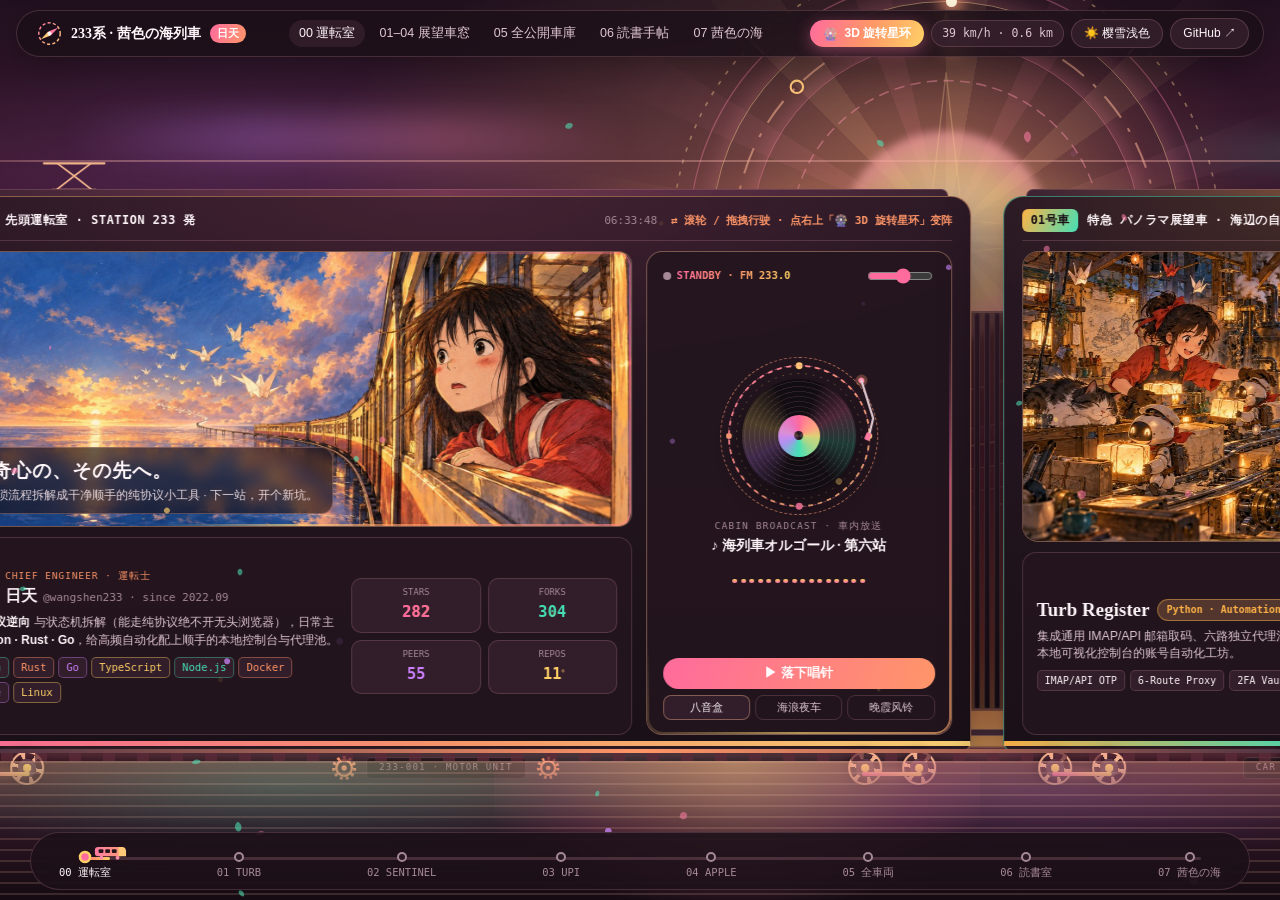
==== commit 8ebb4cce: "style: upgrade to multi-chromatic Ghibli twilight sky and per-carriage color liveries (0% dark blue)" ====
--- a/index.html
+++ b/index.html
@@ -7,7 +7,7 @@
   <title>日天 · Station 233 — 茜色の海列車</title>
   <meta name="description" content="日天 (@wangshen233) 的海列漫游站 · 横向行驶的落日海上列车、3D 星环旋转场、FM 233.0 黑胶电台与车窗手帖。" />
   <link rel="icon" type="image/svg+xml" href="./assets/favicon.svg" />
-  <link rel="stylesheet" href="./style.css?v=20261126-v5" />
+  <link rel="stylesheet" href="./style.css?v=20261126-v6" />
 </head>
 <body>
   <!-- Interactive Cursor Counter-Rotating Astrolabe, Tumbling Petals & Click Starbursts -->
@@ -749,7 +749,7 @@
     </div>
   </div>
 
-  <script src="./audio.js?v=20261126-v5"></script>
-  <script src="./app.js?v=20261126-v5"></script>
+  <script src="./audio.js?v=20261126-v6"></script>
+  <script src="./app.js?v=20261126-v6"></script>
 </body>
 </html>
--- a/style.css
+++ b/style.css
@@ -11,81 +11,99 @@
 
 :root,
 [data-theme="dark"] {
-  --sky-top: #150e13;
-  --sky-mid: #2b1722;
-  --sky-low: #552334;
-  --sky-horizon: #9e4153;
-  --sky-glow: rgba(255, 148, 126, 0.42);
-
-  --sea-top: #4c2131;
-  --sea-mid: #27131b;
-  --sea-deep: #140b10;
-
-  --car-shell-top: #281921;
-  --car-shell-bot: #1b1116;
-  --car-roof: #39232e;
-  --car-interior: rgba(39, 25, 32, 0.92);
-  --car-panel: rgba(56, 35, 45, 0.76);
-  --car-panel-solid: #2b1b23;
-  --hud-glass: rgba(29, 18, 24, 0.85);
+  /* Rich 5-Stop Painted Anime Twilight (Mulberry-Orchid -> Berry -> Crimson -> Persimmon -> Honey Gold; 0% Dark Blue!) */
+  --sky-1: #21111f;
+  --sky-2: #461a36;
+  --sky-3: #842d4a;
+  --sky-4: #cc5946;
+  --sky-5: #f4a459;
+  --sky-glow: rgba(255, 166, 108, 0.48);
+
+  /* Iridescent Sea: Warm Jade-Seafoam + Molten Gold + Berry Wine */
+  --sea-top: #5e2639;
+  --sea-mid: #2a1422;
+  --sea-deep: #150b12;
+  --jade-shimmer: rgba(68, 218, 182, 0.22);
+
+  --car-shell-top: #291824;
+  --car-shell-bot: #1a1017;
+  --car-roof: #3d2332;
+  --car-interior: rgba(36, 22, 31, 0.9);
+  --car-panel: rgba(56, 34, 47, 0.76);
+  --car-panel-solid: #281822;
+  --hud-glass: rgba(28, 16, 24, 0.84);
 
   --paper-bg: #2f1e27;
   --paper-alt: #36222c;
   --paper-border: rgba(255, 174, 162, 0.3);
 
-  --border-subtle: rgba(255, 166, 186, 0.17);
-  --border-strong: rgba(255, 178, 152, 0.38);
-  --ink: #fdf3f6;
-  --sub: #d7bec8;
-  --muted: #9e828e;
-
-  --grad-1: #ff7aa2;
-  --grad-2: #ff9c76;
-  --grad-3: #ffc978;
-  --shadow-car: 0 24px 55px rgba(10, 4, 7, 0.65);
-  --vinyl-body: #120d10;
-  --vinyl-groove: #2d2027;
-  --wheel-metal: #4b313d;
-  --wheel-rim: #e5a1ad;
+  --border-subtle: rgba(255, 176, 196, 0.18);
+  --border-strong: rgba(255, 188, 148, 0.4);
+  --ink: #fef5f8;
+  --sub: #dec5d0;
+  --muted: #a68997;
+
+  /* Default Carriage Accent (overridden per carriage for rich variety!) */
+  --grad-1: #ff6b9d;
+  --grad-2: #ff9668;
+  --grad-3: #ffd166;
+  --accent-jade: #46e0b6;
+  --accent-orchid: #cb80ff;
+  --accent-amber: #ffbe55;
+  --accent-coral: #ff686b;
+
+  --shadow-car: 0 24px 55px rgba(10, 4, 8, 0.68);
+  --vinyl-body: #120d11;
+  --vinyl-groove: #2d1f28;
+  --wheel-metal: #523443;
+  --wheel-rim: #f0b28a;
 }
 
 [data-theme="light"] {
-  --sky-top: #fff8fa;
-  --sky-mid: #ffecf1;
-  --sky-low: #ffd9e2;
-  --sky-horizon: #ffc6b3;
-  --sky-glow: rgba(255, 164, 136, 0.5);
-
-  --sea-top: #ffb9c9;
-  --sea-mid: #ffd6de;
-  --sea-deep: #ffeef2;
-
-  --car-shell-top: #fffaf8;
-  --car-shell-bot: #fff0eb;
-  --car-roof: #f2d5dc;
-  --car-interior: rgba(255, 252, 251, 0.94);
-  --car-panel: rgba(255, 241, 245, 0.9);
-  --car-panel-solid: #fff6f8;
-  --hud-glass: rgba(255, 249, 251, 0.88);
+  /* Watercolor Pastel Sky: Ivory -> Wisteria Blush -> Peach -> Honey Apricot */
+  --sky-1: #fff9fb;
+  --sky-2: #f9eaf6;
+  --sky-3: #ffdbe6;
+  --sky-4: #ffc5ad;
+  --sky-5: #ffe29e;
+  --sky-glow: rgba(255, 176, 118, 0.55);
+
+  --sea-top: #ffbfd0;
+  --sea-mid: #ffe0dc;
+  --sea-deep: #eefaf6;
+  --jade-shimmer: rgba(58, 198, 166, 0.25);
+
+  --car-shell-top: #fffcf9;
+  --car-shell-bot: #fff2ec;
+  --car-roof: #f5d6df;
+  --car-interior: rgba(255, 253, 251, 0.94);
+  --car-panel: rgba(255, 243, 246, 0.9);
+  --car-panel-solid: #fff7f9;
+  --hud-glass: rgba(255, 250, 252, 0.88);
 
   --paper-bg: #fffdf9;
   --paper-alt: #fff6f2;
   --paper-border: rgba(232, 95, 136, 0.25);
 
-  --border-subtle: rgba(226, 96, 134, 0.18);
-  --border-strong: rgba(236, 114, 98, 0.4);
-  --ink: #2c1d24;
-  --sub: #664c57;
-  --muted: #9a7d89;
-
-  --grad-1: #e85884;
-  --grad-2: #f07b62;
-  --grad-3: #e39642;
-  --shadow-car: 0 20px 46px rgba(156, 76, 98, 0.16);
-  --vinyl-body: #261b21;
-  --vinyl-groove: #412f38;
-  --wheel-metal: #8c6472;
-  --wheel-rim: #d96b86;
+  --border-subtle: rgba(218, 98, 138, 0.18);
+  --border-strong: rgba(236, 126, 96, 0.42);
+  --ink: #2a1b23;
+  --sub: #634855;
+  --muted: #987a88;
+
+  --grad-1: #e85282;
+  --grad-2: #f27d59;
+  --grad-3: #e8a238;
+  --accent-jade: #18a985;
+  --accent-orchid: #9b51e0;
+  --accent-amber: #d98218;
+  --accent-coral: #e54d58;
+
+  --shadow-car: 0 20px 46px rgba(152, 74, 96, 0.16);
+  --vinyl-body: #241920;
+  --vinyl-groove: #412d39;
+  --wheel-metal: #8a6270;
+  --wheel-rim: #e07b67;
 }
 
 *,
@@ -101,7 +119,7 @@
   width: 100%;
   height: 100%;
   overflow: hidden;
-  background: var(--sky-top);
+  background: var(--sky-1);
   color: var(--ink);
   font-family: -apple-system, BlinkMacSystemFont, "Segoe UI", "PingFang SC", "Hiragino Sans", "Microsoft YaHei", sans-serif;
   line-height: 1.55;
@@ -161,10 +179,11 @@
   padding: 2px;
   background: conic-gradient(
     from var(--sheen-angle),
-    transparent 0deg 50deg,
-    var(--grad-1) 95deg,
-    var(--grad-3) 145deg,
-    transparent 195deg 360deg
+    transparent 0deg 40deg,
+    var(--car-c1, var(--grad-1)) 85deg,
+    var(--car-c2, var(--accent-jade)) 135deg,
+    var(--car-c3, var(--grad-3)) 180deg,
+    transparent 225deg 360deg
   );
   -webkit-mask: linear-gradient(#000 0 0) content-box, linear-gradient(#000 0 0);
   -webkit-mask-composite: xor;
@@ -336,15 +355,21 @@
   width: 100vw;
   height: 100vh;
   overflow: hidden;
-  background: linear-gradient(
-    180deg,
-    var(--sky-top) 0%,
-    var(--sky-mid) 36%,
-    var(--sky-low) 66%,
-    var(--sky-horizon) 82.5%,
-    var(--sea-top) 83%,
-    var(--sea-deep) 100%
-  );
+  background:
+    radial-gradient(ellipse 55% 42% at 62% 22%, rgba(255, 190, 112, 0.28), transparent 70%),
+    radial-gradient(ellipse 48% 36% at 18% 28%, rgba(203, 128, 255, 0.18), transparent 70%),
+    radial-gradient(ellipse 60% 24% at 45% 84%, var(--jade-shimmer), transparent 72%),
+    linear-gradient(
+      180deg,
+      var(--sky-1) 0%,
+      var(--sky-2) 26%,
+      var(--sky-3) 52%,
+      var(--sky-4) 72%,
+      var(--sky-5) 82.8%,
+      var(--sea-top) 83.2%,
+      var(--sea-mid) 91%,
+      var(--sea-deep) 100%
+    );
   cursor: grab;
   user-select: none;
 }
@@ -472,14 +497,33 @@
 .cloud-band {
   position: absolute;
   border-radius: 999px;
-  filter: blur(14px);
-  opacity: 0.42;
-  background: linear-gradient(90deg, transparent, rgba(255, 162, 172, 0.5), rgba(255, 206, 156, 0.45), transparent);
-}
-
-.cloud-1 { width: 520px; height: 34px; left: 8vw; top: 14vh; }
-.cloud-2 { width: 680px; height: 42px; left: 44vw; top: 20vh; }
-.cloud-3 { width: 560px; height: 30px; left: 94vw; top: 14vh; }
+  filter: blur(16px);
+  opacity: 0.58;
+}
+
+.cloud-1 {
+  width: 560px;
+  height: 40px;
+  left: 6vw;
+  top: 13vh;
+  background: linear-gradient(90deg, transparent, rgba(206, 134, 255, 0.52), rgba(255, 138, 178, 0.5), transparent);
+}
+
+.cloud-2 {
+  width: 720px;
+  height: 46px;
+  left: 42vw;
+  top: 21vh;
+  background: linear-gradient(90deg, transparent, rgba(255, 148, 122, 0.55), rgba(255, 218, 128, 0.55), transparent);
+}
+
+.cloud-3 {
+  width: 600px;
+  height: 36px;
+  left: 90vw;
+  top: 15vh;
+  background: linear-gradient(90deg, transparent, rgba(92, 232, 194, 0.36), rgba(255, 188, 136, 0.5), transparent);
+}
 
 /* Layer 1: Visible Skyline Windmills & Viaduct */
 .viaduct-layer {
@@ -648,13 +692,18 @@
   transition: transform 0.75s cubic-bezier(0.22, 1, 0.36, 1);
 }
 
-/* Base Carriage Shell */
+/* Base Carriage Shell + Per-Carriage Boutique Color Liveries! */
 .carriage {
+  --car-c1: var(--grad-1);
+  --car-c2: var(--grad-2);
+  --car-c3: var(--grad-3);
   position: relative;
   height: clamp(496px, 65vh, 556px);
   flex-shrink: 0;
-  background: linear-gradient(180deg, var(--car-shell-top) 0%, var(--car-shell-bot) 100%);
-  border: 1.5px solid var(--border-strong);
+  background:
+    radial-gradient(ellipse 80% 45% at 50% 0%, color-mix(in srgb, var(--car-c1) 13%, transparent), transparent 72%),
+    linear-gradient(180deg, var(--car-shell-top) 0%, var(--car-shell-bot) 100%);
+  border: 1.5px solid color-mix(in srgb, var(--car-c2) 45%, rgba(255, 255, 255, 0.12));
   border-radius: 20px 20px 10px 10px;
   box-shadow: var(--shadow-car);
   display: flex;
@@ -662,6 +711,16 @@
   justify-content: space-between;
   padding: 12px 18px 16px;
 }
+
+/* Distinct Per-Carriage Color Signatures inspired by each Ghibli Painting */
+.carriage[data-car="0"] { --car-c1: #ff6b9d; --car-c2: #ff9a6c; --car-c3: #ffd875; }
+.carriage[data-car="1"] { --car-c1: #ffb347; --car-c2: #46e0b6; --car-c3: #ffe484; } /* Turb: Lantern Gold × Sea-Jade */
+.carriage[data-car="2"] { --car-c1: #c77dff; --car-c2: #ff7aa8; --car-c3: #ffd166; } /* Sentinel: Starry Orchid × Key Gold */
+.carriage[data-car="3"] { --car-c1: #38dfa8; --car-c2: #a8e86c; --car-c3: #ffd166; } /* UPI: Emerald Lagoon × Ring Gold */
+.carriage[data-car="4"] { --car-c1: #ff5d6c; --car-c2: #ff9c59; --car-c3: #ffe07d; } /* Apple: Camellia Coral × Harbor Amber */
+.carriage[data-car="5"] { --car-c1: #ff85a1; --car-c2: #c77dff; --car-c3: #46e0b6; } /* Cargo: Prismatic Workshop */
+.carriage[data-car="6"] { --car-c1: #f7a072; --car-c2: #cb80ff; --car-c3: #56e3b8; } /* Lounge: Salon Warmth */
+.carriage[data-car="7"] { --car-c1: #ff6b9d; --car-c2: #46e0b6; --car-c3: #ffd166; } /* Tail: Aurora Sea */
 
 .car-roof-trim {
   position: absolute;
@@ -670,7 +729,7 @@
   right: 22px;
   height: 7px;
   border-radius: 8px 8px 0 0;
-  background: var(--car-roof);
+  background: linear-gradient(90deg, var(--car-roof), color-mix(in srgb, var(--car-c1) 28%, var(--car-roof)), var(--car-roof));
   border: 1px solid var(--border-subtle);
   border-bottom: none;
 }
@@ -681,8 +740,8 @@
   right: 0;
   bottom: 5px;
   height: 5px;
-  background: linear-gradient(90deg, var(--grad-1), var(--grad-2), var(--grad-3));
-  opacity: 0.92;
+  background: linear-gradient(90deg, var(--car-c1), var(--car-c2), var(--car-c3));
+  opacity: 0.96;
 }
 
 .car-header-bar {
@@ -705,9 +764,15 @@
 .car-num {
   padding: 2px 9px;
   border-radius: 6px;
-  background: linear-gradient(115deg, var(--grad-1), var(--grad-2));
+  background: linear-gradient(115deg, var(--car-c1), var(--car-c2));
+  color: #1c1018;
+  font-weight: 800;
+}
+
+.carriage[data-car="0"] .car-num,
+.carriage[data-car="2"] .car-num,
+.carriage[data-car="4"] .car-num {
   color: #fff;
-  font-weight: 700;
 }
 
 .roll-dest {
@@ -1039,6 +1104,12 @@
   color: var(--ink);
 }
 
+/* Colorful Tech Pills & Multi-Color Cab Gauges */
+.circuit-switches span:nth-child(4n+1) { border-color: rgba(70, 224, 182, 0.38); color: var(--accent-jade); }
+.circuit-switches span:nth-child(4n+2) { border-color: rgba(255, 150, 104, 0.4); color: var(--grad-2); }
+.circuit-switches span:nth-child(4n+3) { border-color: rgba(203, 128, 255, 0.38); color: var(--accent-orchid); }
+.circuit-switches span:nth-child(4n+4) { border-color: rgba(255, 209, 102, 0.4); color: var(--grad-3); }
+
 .cab-gauges {
   display: grid;
   grid-template-columns: 1fr 1fr;
@@ -1053,6 +1124,11 @@
   text-align: center;
 }
 
+.gauge-box:nth-child(1) strong { color: var(--grad-1); }
+.gauge-box:nth-child(2) strong { color: var(--accent-jade); }
+.gauge-box:nth-child(3) strong { color: var(--accent-orchid); }
+.gauge-box:nth-child(4) strong { color: var(--grad-3); }
+
 .gauge-box small {
   display: block;
   font-size: 9px;
@@ -1097,8 +1173,8 @@
 }
 
 .on-air-dot.live {
-  background: var(--grad-1);
-  box-shadow: 0 0 12px var(--grad-1);
+  background: var(--accent-jade);
+  box-shadow: 0 0 12px var(--accent-jade);
 }
 
 .vol-slider {
@@ -1183,14 +1259,24 @@
   position: absolute;
   inset: 0;
   border-radius: 50%;
-  background: linear-gradient(135deg, rgba(255, 255, 255, 0.22), transparent 44%, rgba(255, 255, 255, 0.12) 56%, transparent);
+  background: conic-gradient(
+    from 20deg,
+    transparent 0deg,
+    rgba(255, 118, 168, 0.24) 40deg,
+    rgba(70, 224, 182, 0.22) 80deg,
+    transparent 125deg,
+    transparent 180deg,
+    rgba(203, 128, 255, 0.24) 225deg,
+    rgba(255, 212, 112, 0.24) 265deg,
+    transparent 315deg
+  );
 }
 
 .vinyl-label {
   width: 42px;
   height: 42px;
   border-radius: 50%;
-  background: linear-gradient(135deg, var(--grad-1), var(--grad-2), var(--grad-3));
+  background: conic-gradient(from 0deg, #ff6b9d, #ffd166, #46e0b6, #c77dff, #ff6b9d);
   display: flex;
   align-items: center;
   justify-content: center;
@@ -1369,11 +1455,12 @@
 
 .lang-chip {
   font-size: 10px;
-  padding: 2px 7px;
+  padding: 2px 8px;
   border-radius: 999px;
-  background: var(--car-panel);
-  border: 1px solid var(--border-subtle);
-  color: var(--grad-2);
+  background: color-mix(in srgb, var(--car-c1) 16%, var(--car-panel));
+  border: 1px solid color-mix(in srgb, var(--car-c1) 45%, transparent);
+  color: var(--car-c1);
+  font-weight: 600;
 }
 
 .obs-console-info p {
@@ -1457,11 +1544,17 @@
   justify-content: space-between;
   padding: 7px 12px;
   border-radius: 9px;
-  background: linear-gradient(110deg, var(--grad-1), var(--grad-2));
+  background: linear-gradient(110deg, var(--car-c1), var(--car-c2));
+  color: #1b1017;
+  font-size: 12px;
+  font-weight: 700;
+  text-decoration: none;
+  box-shadow: 0 5px 16px color-mix(in srgb, var(--car-c1) 32%, transparent);
+}
+
+.carriage[data-car="2"] .ticket-primary,
+.carriage[data-car="4"] .ticket-primary {
   color: #fff;
-  font-size: 12px;
-  font-weight: 600;
-  text-decoration: none;
 }
 
 .ticket-sub {
@@ -1529,18 +1622,26 @@
 }
 
 .luggage-tag {
+  --tag-accent: #46e0b6;
   position: relative;
   display: flex;
   flex-direction: column;
   justify-content: space-between;
   padding: 12px 14px 12px 24px;
   border-radius: 12px;
-  background: var(--car-interior);
-  border: 1px solid var(--border-subtle);
+  background:
+    linear-gradient(90deg, color-mix(in srgb, var(--tag-accent) 16%, transparent) 0%, transparent 38%),
+    var(--car-interior);
+  border: 1px solid color-mix(in srgb, var(--tag-accent) 32%, var(--border-subtle));
   text-decoration: none;
   color: inherit;
   transition: transform 0.2s ease, border-color 0.2s ease;
 }
+
+.luggage-tag[data-lang="Python"] { --tag-accent: #46e0b6; }
+.luggage-tag[data-lang="Rust"] { --tag-accent: #ff8456; }
+.luggage-tag[data-lang="Protocol"],
+.luggage-tag[data-lang="Go"] { --tag-accent: #cb80ff; }
 
 .luggage-tag::before {
   content: "";
@@ -1551,13 +1652,13 @@
   width: 7px;
   height: 7px;
   border-radius: 50%;
-  background: var(--sky-top);
-  border: 2px solid var(--grad-2);
+  background: var(--sky-1);
+  border: 2px solid var(--tag-accent);
 }
 
 .luggage-tag:hover {
   transform: translateY(-3px) rotate(-0.8deg);
-  border-color: var(--border-strong);
+  border-color: var(--tag-accent);
 }
 
 .luggage-top {
@@ -1566,7 +1667,7 @@
   justify-content: space-between;
 }
 
-.luggage-serial { font-size: 9.5px; color: var(--grad-2); }
+.luggage-serial { font-size: 9.5px; color: var(--tag-accent); font-weight: 700; }
 
 .luggage-tag h4 {
   margin: 3px 0 4px;
@@ -1650,9 +1751,22 @@
   transition: transform 0.25s cubic-bezier(0.22, 1, 0.36, 1), border-color 0.2s;
 }
 
-.note-card:nth-child(1) { transform: rotate(-1.5deg); }
-.note-card:nth-child(2) { transform: rotate(1.2deg) translateY(4px); background: var(--paper-alt); }
-.note-card:nth-child(3) { transform: rotate(-0.9deg); }
+/* 3 Distinct Vintage Bunkobon Book Cover Colors (Matcha-Jade / Sunset-Amber / Wisteria-Orchid) */
+.note-card:nth-child(1) {
+  transform: rotate(-1.5deg);
+  background: linear-gradient(165deg, rgba(70, 224, 182, 0.14), var(--paper-bg) 55%);
+  border-color: rgba(70, 224, 182, 0.36);
+}
+.note-card:nth-child(2) {
+  transform: rotate(1.2deg) translateY(4px);
+  background: linear-gradient(165deg, rgba(255, 184, 92, 0.16), var(--paper-alt) 55%);
+  border-color: rgba(255, 184, 92, 0.38);
+}
+.note-card:nth-child(3) {
+  transform: rotate(-0.9deg);
+  background: linear-gradient(165deg, rgba(203, 128, 255, 0.16), var(--paper-bg) 55%);
+  border-color: rgba(203, 128, 255, 0.38);
+}
 
 .note-card:hover {
   transform: rotate(0deg) translateY(-6px);
@@ -1825,7 +1939,10 @@
   position: relative;
   width: 100%;
   height: calc(100% - 12px);
-  background: linear-gradient(180deg, rgba(255, 142, 162, 0.24) 0%, var(--sea-mid) 45%, var(--sea-deep) 100%);
+  background:
+    radial-gradient(ellipse 46% 70% at 22% 18%, var(--jade-shimmer), transparent 72%),
+    radial-gradient(ellipse 42% 65% at 82% 24%, rgba(203, 128, 255, 0.18), transparent 72%),
+    linear-gradient(180deg, rgba(255, 166, 128, 0.32) 0%, var(--sea-mid) 48%, var(--sea-deep) 100%);
   overflow: hidden;
 }
 .sun-pillar {
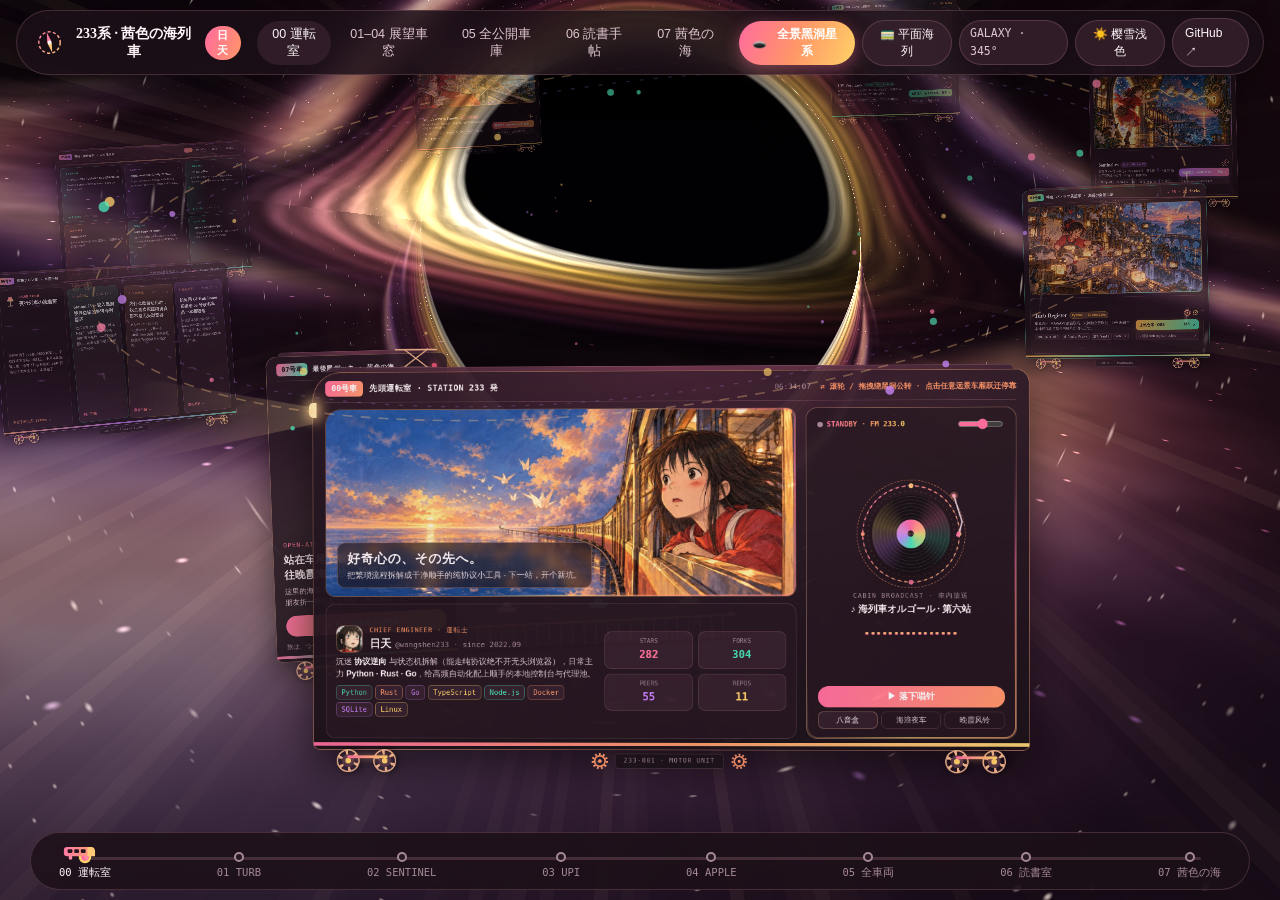
==== commit de24aa41: "feat: transform into 360deg spiral galaxy ring orbiting a WebGL relativistic Gargantua black hole" ====
--- a/index.html
+++ b/index.html
@@ -4,13 +4,16 @@
   <meta charset="utf-8" />
   <meta name="viewport" content="width=device-width, initial-scale=1" />
   <meta http-equiv="Cache-Control" content="no-cache, no-store, must-revalidate" />
-  <title>日天 · Station 233 — 茜色の海列車</title>
-  <meta name="description" content="日天 (@wangshen233) 的海列漫游站 · 横向行驶的落日海上列车、3D 星环旋转场、FM 233.0 黑胶电台与车窗手帖。" />
+  <title>日天 · Station 233 — 茜色の銀河列車</title>
+  <meta name="description" content="日天 (@wangshen233) 的银河海列站 · 环绕引力透镜黑洞公转的 360° 银河星环车厢、FM 233.0 黑胶电台与车窗手帖。" />
   <link rel="icon" type="image/svg+xml" href="./assets/favicon.svg" />
-  <link rel="stylesheet" href="./style.css?v=20261126-v6" />
+  <link rel="stylesheet" href="./style.css?v=20261126-v7" />
 </head>
-<body>
-  <!-- Interactive Cursor Counter-Rotating Astrolabe, Tumbling Petals & Click Starbursts -->
+<body class="galaxy-mode">
+  <!-- Layer 0: Real-Time WebGL Relativistic Gargantua Black Hole & 4-Arm Spiral Galaxy -->
+  <canvas id="cosmos-canvas" aria-hidden="true"></canvas>
+
+  <!-- Layer 1: Interactive Orbital Ring Track, Cursor Astrolabe & Infalling Stardust -->
   <canvas id="ambient-canvas" aria-hidden="true"></canvas>
 
   <!-- Top Railway Control HUD -->
@@ -44,11 +47,14 @@
       </nav>
 
       <div class="hud-actions">
-        <button id="ring-mode-toggle" class="ring-mode-btn" type="button" title="切换 360° 立体环形旋转星轨视图 (快捷键 R)">
-          <span class="spin-icon">🎡</span>
-          <span id="ring-mode-label">3D 旋转星环</span>
+        <button id="overview-toggle" class="ring-mode-btn" type="button" title="拉远镜头俯瞰完整黑洞吸积盘与 8 站银河星环 (快捷键 V)">
+          <span class="spin-icon">🕳️</span>
+          <span id="overview-label">全景黑洞星系</span>
         </button>
-        <span id="speed-readout" class="speed-pill mono">00 km/h · 0.0 km</span>
+        <button id="ring-mode-toggle" class="hud-btn" type="button" title="在 360° 银河黑洞星环与横向海列长卷之间切换 (快捷键 R)">
+          <span id="ring-mode-label">🚃 平面海列</span>
+        </button>
+        <span id="speed-readout" class="speed-pill mono">ORBIT · 000°</span>
         <button id="theme-toggle" class="hud-btn" type="button">☀️ 樱雪浅色</button>
         <a class="hud-btn" href="https://github.com/wangshen233" target="_blank" rel="noopener">GitHub ↗</a>
       </div>
@@ -171,7 +177,7 @@
             </div>
             <div class="cab-meta mono">
               <span id="cab-clock">22:33:00</span>
-              <span class="scroll-hint">⇄ 滚轮 / 拖拽行驶 · 点右上「🎡 3D 旋转星环」变阵</span>
+              <span class="scroll-hint">⇄ 滚轮 / 拖拽绕黑洞公转 · 点击任意远景车厢跃迁停靠</span>
             </div>
           </div>
 
@@ -749,7 +755,8 @@
     </div>
   </div>
 
-  <script src="./audio.js?v=20261126-v6"></script>
-  <script src="./app.js?v=20261126-v6"></script>
+  <script src="./audio.js?v=20261126-v7"></script>
+  <script src="./galaxy-bh.js?v=20261126-v7"></script>
+  <script src="./app.js?v=20261126-v7"></script>
 </body>
 </html>
--- a/style.css
+++ b/style.css
@@ -141,13 +141,77 @@
   color: transparent;
 }
 
+#cosmos-canvas {
+  position: fixed;
+  inset: 0;
+  width: 100%;
+  height: 100%;
+  pointer-events: none;
+  z-index: 0;
+  display: none;
+}
+
+body.galaxy-mode #cosmos-canvas {
+  display: block;
+}
+
+body.galaxy-mode .world-viewport {
+  background: transparent;
+}
+
+body.galaxy-mode .sky-layer,
+body.galaxy-mode .viaduct-layer,
+body.galaxy-mode .sea-foreground,
+body.galaxy-mode .catenary-wire,
+body.galaxy-mode .coupler,
+body.galaxy-mode .ring-floor-halo {
+  display: none;
+}
+
+body.galaxy-mode .train-track-world {
+  position: fixed;
+  inset: 0;
+  padding: 0;
+  transform: none !important;
+  pointer-events: none;
+  z-index: 20;
+}
+
+body.galaxy-mode .train-consist {
+  position: relative;
+  width: 100vw;
+  height: 100vh;
+}
+
+body.galaxy-mode .carriage {
+  position: absolute;
+  left: 50%;
+  top: 50%;
+  pointer-events: auto;
+  transform-origin: center center;
+  will-change: transform, opacity;
+}
+
+body.galaxy-mode .carriage.tail-deck {
+  backdrop-filter: none;
+}
+
+body.galaxy-mode .carriage.orbit-satellite {
+  cursor: pointer;
+}
+
+body.galaxy-mode .carriage.orbit-satellite:hover {
+  border-color: #ffd166;
+  box-shadow: 0 0 36px rgba(255, 190, 108, 0.55);
+}
+
 #ambient-canvas {
   position: fixed;
   inset: 0;
   width: 100%;
   height: 100%;
   pointer-events: none;
-  z-index: 40;
+  z-index: 35;
 }
 
 @keyframes spinCW {
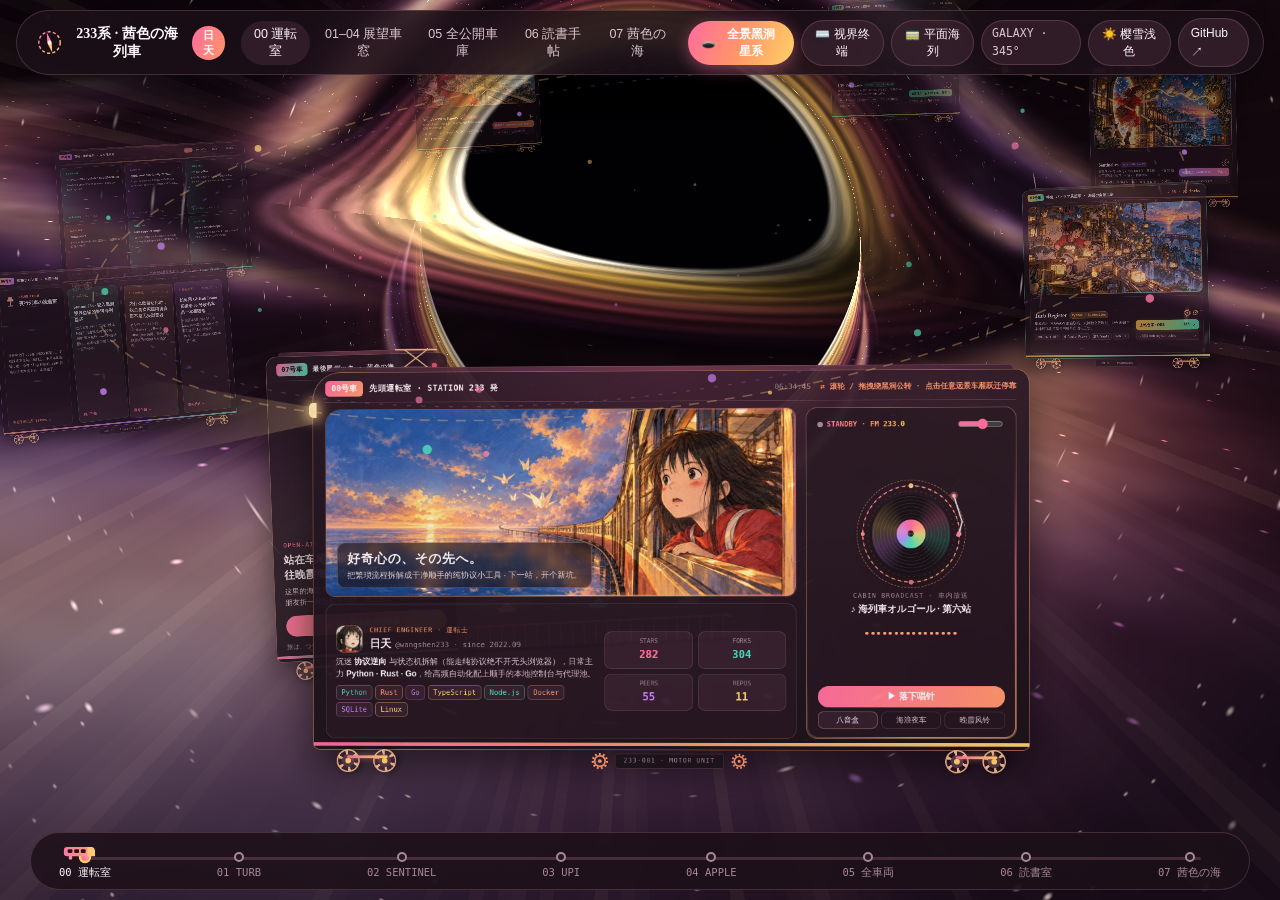
==== commit 7368da66: "feat: add Event Horizon 5D geek terminal and Schwarzschild gravitational slingshot lab" ====
--- a/index.html
+++ b/index.html
@@ -7,7 +7,7 @@
   <title>日天 · Station 233 — 茜色の銀河列車</title>
   <meta name="description" content="日天 (@wangshen233) 的银河海列站 · 环绕引力透镜黑洞公转的 360° 银河星环车厢、FM 233.0 黑胶电台与车窗手帖。" />
   <link rel="icon" type="image/svg+xml" href="./assets/favicon.svg" />
-  <link rel="stylesheet" href="./style.css?v=20261126-v7" />
+  <link rel="stylesheet" href="./style.css?v=20261126-v8" />
 </head>
 <body class="galaxy-mode">
   <!-- Layer 0: Real-Time WebGL Relativistic Gargantua Black Hole & 4-Arm Spiral Galaxy -->
@@ -15,6 +15,9 @@
 
   <!-- Layer 1: Interactive Orbital Ring Track, Cursor Astrolabe & Infalling Stardust -->
   <canvas id="ambient-canvas" aria-hidden="true"></canvas>
+
+  <!-- Layer 2: Relativistic Gravitational Slingshot Paper-Boat Lab & Horizon Lock-On HUD -->
+  <canvas id="slingshot-canvas" aria-hidden="true"></canvas>
 
   <!-- Top Railway Control HUD -->
   <header class="top-hud">
@@ -47,10 +50,11 @@
       </nav>
 
       <div class="hud-actions">
-        <button id="overview-toggle" class="ring-mode-btn" type="button" title="拉远镜头俯瞰完整黑洞吸积盘与 8 站银河星环 (快捷键 V)">
+        <button id="overview-toggle" class="ring-mode-btn" type="button" title="拉远镜头俯瞰黑洞并进入引力弹弓实验室 (快捷键 V)">
           <span class="spin-icon">🕳️</span>
           <span id="overview-label">全景黑洞星系</span>
         </button>
+        <button id="terminal-toggle" class="hud-btn" type="button" title="潜入黑洞事件视界五维终端 (快捷键 ` 或直接点击黑洞中心)">⌨️ 视界终端</button>
         <button id="ring-mode-toggle" class="hud-btn" type="button" title="在 360° 银河黑洞星环与横向海列长卷之间切换 (快捷键 R)">
           <span id="ring-mode-label">🚃 平面海列</span>
         </button>
@@ -60,6 +64,17 @@
       </div>
     </div>
   </header>
+
+  <!-- Floating Gravitational Slingshot Lab HUD (Appears in Full Galaxy Overview Mode) -->
+  <aside id="slingshot-hud" class="slingshot-hud" aria-label="黑洞引力弹弓实验室">
+    <span class="slingshot-tip">🛰️ <strong>引力弹弓实验室</strong>：按住空白宇宙拖拽发射折纸船（绿=玫瑰轨道 / 金=弹弓加速 / 红=视界吞噬）</span>
+    <span id="slingshot-stats" class="slingshot-stats mono">在轨纸船 0 · 视界吞噬 0 · 最高弹弓加速 +0%</span>
+    <div class="slingshot-btns">
+      <button id="btn-demo-fleet" class="sling-btn primary" type="button">🎲 齐射实验舰队</button>
+      <button id="btn-dive-horizon" class="sling-btn" type="button">🕳️ 潜入视界</button>
+      <button id="btn-clear-orbit" class="sling-btn" type="button">🧹 清空</button>
+    </div>
+  </aside>
 
   <!-- Full-Viewport Horizontal Parallax & 3D Ring Sea-Train World -->
   <div id="world-viewport" class="world-viewport">
@@ -755,8 +770,39 @@
     </div>
   </div>
 
-  <script src="./audio.js?v=20261126-v7"></script>
-  <script src="./galaxy-bh.js?v=20261126-v7"></script>
-  <script src="./app.js?v=20261126-v7"></script>
+  <!-- Event Horizon Hidden 5D Geek Protocol Terminal -->
+  <div id="horizon-terminal" class="horizon-backdrop" role="dialog" aria-modal="true" aria-label="事件视界五维协议终端">
+    <div class="horizon-window sheen-frame">
+      <div class="horizon-titlebar mono">
+        <div class="horizon-dots">
+          <span class="dot-rose"></span><span class="dot-gold"></span><span class="dot-jade"></span>
+          <span class="horizon-title">wangshen233@event-horizon:~ (r &lt; 2GM/c² · 5D Tesseract CLI)</span>
+        </div>
+        <button id="term-exit-btn" class="term-exit-btn" type="button">🚀 点火脱离视界 (Esc)</button>
+      </div>
+
+      <div id="term-output" class="term-output mono"></div>
+
+      <div class="term-chips mono">
+        <button type="button" class="term-chip" data-cmd="whoami">whoami</button>
+        <button type="button" class="term-chip" data-cmd="sentinel">sentinel 虚拟机演示</button>
+        <button type="button" class="term-chip" data-cmd="repos">repos</button>
+        <button type="button" class="term-chip" data-cmd="ping">ping</button>
+        <button type="button" class="term-chip" data-cmd="slingshot">slingshot 引力弹弓</button>
+        <button type="button" class="term-chip" data-cmd="help">help</button>
+        <button type="button" class="term-chip" data-cmd="clear">clear</button>
+      </div>
+
+      <form id="term-form" class="term-input-row mono" autocomplete="off">
+        <span class="term-ps1">wangshen233@horizon:~$</span>
+        <input id="term-input" type="text" placeholder="输入命令 (如 sentinel / whoami / repos / exit) 回车执行..." spellcheck="false" />
+      </form>
+    </div>
+  </div>
+
+  <script src="./audio.js?v=20261126-v8"></script>
+  <script src="./galaxy-bh.js?v=20261126-v8"></script>
+  <script src="./app.js?v=20261126-v8"></script>
+  <script src="./horizon-lab.js?v=20261126-v8"></script>
 </body>
 </html>
--- a/style.css
+++ b/style.css
@@ -2024,9 +2024,230 @@
   background-image: repeating-linear-gradient(180deg, rgba(255, 196, 168, 0.16) 0 2px, transparent 2px 11px);
 }
 
+#slingshot-canvas {
+  position: fixed;
+  inset: 0;
+  width: 100%;
+  height: 100%;
+  pointer-events: none;
+  z-index: 38;
+}
+
 /* ==========================================================================
-   Bottom Route Scrubber & Essay Modal
+   Gravitational Slingshot Lab HUD & Event Horizon 5D Geek Terminal (0% Dark Blue!)
    ========================================================================== */
+.slingshot-hud {
+  position: fixed;
+  top: 66px;
+  left: 50%;
+  transform: translateX(-50%) translateY(-14px);
+  z-index: 58;
+  display: flex;
+  align-items: center;
+  gap: 12px;
+  padding: 7px 14px;
+  border-radius: 999px;
+  background: rgba(24, 12, 21, 0.86);
+  backdrop-filter: blur(14px);
+  border: 1px solid rgba(255, 209, 102, 0.42);
+  box-shadow: 0 12px 32px rgba(0, 0, 0, 0.45);
+  opacity: 0;
+  pointer-events: none;
+  transition: opacity 0.3s ease, transform 0.3s ease;
+  white-space: nowrap;
+}
+
+.slingshot-hud.visible {
+  opacity: 1;
+  pointer-events: auto;
+  transform: translateX(-50%) translateY(0);
+}
+
+.slingshot-tip {
+  font-size: 12px;
+  color: var(--sub);
+}
+
+.slingshot-tip strong {
+  color: #ffd166;
+}
+
+.slingshot-stats {
+  font-size: 11px;
+  padding: 3px 9px;
+  border-radius: 999px;
+  background: rgba(70, 224, 182, 0.12);
+  border: 1px solid rgba(70, 224, 182, 0.35);
+  color: #46e0b6;
+}
+
+.slingshot-btns {
+  display: flex;
+  gap: 6px;
+}
+
+.sling-btn {
+  padding: 4px 10px;
+  border-radius: 999px;
+  border: 1px solid var(--border-subtle);
+  background: var(--car-panel);
+  color: var(--ink);
+  font-size: 11.5px;
+  cursor: pointer;
+}
+
+.sling-btn.primary {
+  border: none;
+  background: linear-gradient(110deg, #46e0b6, #ffd166);
+  color: #190e15;
+  font-weight: 700;
+}
+
+/* Event Horizon 5D Geek Terminal Modal */
+.horizon-backdrop {
+  position: fixed;
+  inset: 0;
+  z-index: 95;
+  background: rgba(12, 5, 11, 0.58);
+  backdrop-filter: blur(6px);
+  display: none;
+  align-items: center;
+  justify-content: center;
+  padding: 24px;
+}
+
+.horizon-backdrop.open {
+  display: flex;
+}
+
+.horizon-window {
+  width: min(760px, 100%);
+  height: min(520px, 82vh);
+  border-radius: 18px;
+  background: rgba(18, 9, 16, 0.92);
+  border: 1.5px solid rgba(255, 209, 102, 0.48);
+  box-shadow: 0 30px 80px rgba(0, 0, 0, 0.78), 0 0 50px rgba(255, 118, 158, 0.22);
+  display: flex;
+  flex-direction: column;
+  overflow: hidden;
+}
+
+.horizon-titlebar {
+  display: flex;
+  align-items: center;
+  justify-content: space-between;
+  padding: 10px 16px;
+  background: rgba(38, 20, 32, 0.92);
+  border-bottom: 1px solid rgba(255, 186, 148, 0.24);
+}
+
+.horizon-dots {
+  display: flex;
+  align-items: center;
+  gap: 7px;
+}
+
+.dot-rose, .dot-gold, .dot-jade {
+  width: 10px;
+  height: 10px;
+  border-radius: 50%;
+}
+.dot-rose { background: #ff6b9d; }
+.dot-gold { background: #ffd166; }
+.dot-jade { background: #46e0b6; }
+
+.horizon-title {
+  margin-left: 6px;
+  font-size: 12px;
+  color: #e6ccd7;
+}
+
+.term-exit-btn {
+  padding: 4px 12px;
+  border-radius: 999px;
+  border: none;
+  background: linear-gradient(110deg, #ff6b9d, #ff9a68);
+  color: #fff;
+  font-size: 11.5px;
+  font-weight: 600;
+  cursor: pointer;
+}
+
+.term-output {
+  flex: 1;
+  overflow-y: auto;
+  padding: 16px 18px;
+  font-size: 12.8px;
+  line-height: 1.65;
+  color: #f7eaf0;
+}
+
+.term-block { margin-bottom: 10px; }
+.term-prompt-echo { margin-top: 6px; color: #fff; }
+.term-card {
+  margin-top: 4px;
+  padding: 10px 14px;
+  border-radius: 10px;
+  background: rgba(44, 24, 37, 0.72);
+  border-left: 3px solid #ffd166;
+}
+.term-card a { color: #ffd166; text-decoration: none; }
+.term-card a:hover { text-decoration: underline; }
+.term-grid { display: grid; gap: 4px; }
+
+.c-gold { color: #ffd166; }
+.c-jade { color: #46e0b6; }
+.c-rose { color: #ff6b9d; }
+.c-orchid { color: #cb80ff; }
+.c-muted { color: #a68997; }
+
+.term-chips {
+  display: flex;
+  flex-wrap: wrap;
+  gap: 6px;
+  padding: 8px 18px;
+  border-top: 1px solid rgba(255, 176, 196, 0.14);
+  background: rgba(28, 14, 23, 0.85);
+}
+
+.term-chip {
+  padding: 3px 10px;
+  border-radius: 999px;
+  border: 1px solid rgba(255, 209, 102, 0.34);
+  background: rgba(54, 30, 44, 0.75);
+  color: #ffd166;
+  font-size: 11.5px;
+  cursor: pointer;
+}
+
+.term-chip:hover {
+  background: rgba(255, 209, 102, 0.2);
+}
+
+.term-input-row {
+  display: flex;
+  align-items: center;
+  gap: 8px;
+  padding: 10px 18px;
+  background: rgba(14, 7, 12, 0.96);
+  border-top: 1px solid rgba(255, 176, 196, 0.16);
+}
+
+.term-ps1 {
+  color: #46e0b6;
+  font-size: 12.5px;
+  font-weight: 700;
+}
+
+#term-input {
+  flex: 1;
+  background: transparent;
+  border: none;
+  outline: none;
+  color: #fff5f8;
+  font-family: inherit;
+  font-size: 13px;
+}
 .route-hud {
   position: fixed;
   left: 16px;
